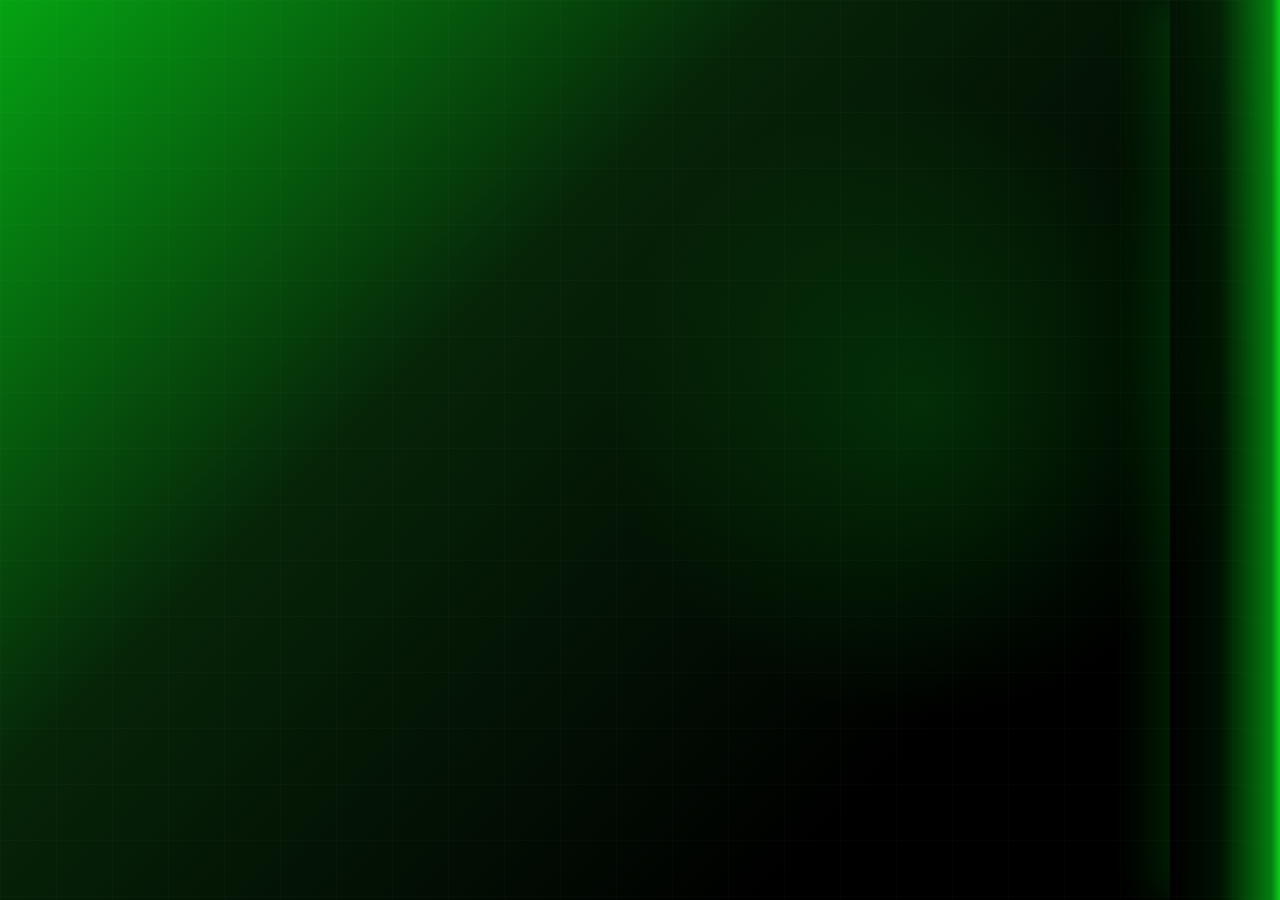
==== about.html @ a8dcbea2 "Initial Commit" ====
<!DOCTYPE html>

<html data-theme="dark" lang="en">
<head>
<meta charset="utf-8"/>
<meta content="width=device-width, initial-scale=1, viewport-fit=cover" name="viewport"/>
<title>Miguel Riovaldez — About</title>
<meta content="About Miguel Riovaldez — BSIT student at Mapúa University aspiring to become a Full Stack Developer." name="description"/>
<meta content="Miguel Riovaldez — About" property="og:title"/>
<meta content="Learn more about Miguel Riovaldez, his studies, interests, and goals in software development." property="og:description"/>
<meta content="website" property="og:type"/>
<link href="data:image/svg+xml,%3Csvg xmlns='http://www.w3.org/2000/svg' viewBox='0 0 100 100'%3E%3Crect width='100' height='100' rx='22' fill='%230B0D12'/%3E%3Ctext x='50' y='64' font-family='Space Grotesk, sans-serif' font-weight='700' font-size='44' fill='%2305A313' text-anchor='middle'%3EMR%3C/text%3E%3C/svg%3E" rel="icon"/>
<link href="https://fonts.googleapis.com" rel="preconnect"/>
<link crossorigin="" href="https://fonts.gstatic.com" rel="preconnect"/>
<link href="https://fonts.googleapis.com/css2?family=Space+Grotesk:wght@400;500;600;700&amp;family=Plus+Jakarta+Sans:wght@400;500;600;700;800&amp;family=Space+Mono:wght@400;700&amp;display=swap" rel="stylesheet"/>
<link href="css/style.css" rel="stylesheet"/>
</head>
<body>
<div id="pageTransition"></div>
<!-- ==========================================
       CUSTOM CURSOR
       ========================================== -->
<div class="cursor-dot" id="cursorDot"></div>
<div class="cursor-outline" id="cursorOutline">
<span id="cursorText"></span>
</div>
<!-- ==========================================
       BACKGROUND
       ========================================== -->
<div aria-hidden="true" class="bg-glow"></div>
<div aria-hidden="true" class="bg-grid"></div>
<!-- ==========================================
       MOBILE NAVIGATION
       ========================================== -->
<button aria-expanded="false" aria-label="Open navigation" class="mobile-toggle" id="mobileToggle">
<span></span>
<span></span>
<span></span>
</button>
<!-- ==========================================
       NAVIGATION
       ========================================== -->
<nav aria-label="Primary" class="control-panel" id="controlPanel">
<div class="brand">
<a href="index.html">
<span>MR</span>
</a>
<span aria-hidden="true" class="brand-dot"></span>
</div>
<ul class="nav-list" id="navList">
<li>
<a data-page-link="home" href="index.html">
<span class="n">01</span>
<span class="l">Home</span>
</a>
</li>
<li>
<a data-page-link="about" href="about.html">
<span class="n">02</span>
<span class="l">About</span>
</a>
</li>
<li>
<a data-page-link="projects" href="projects.html">
<span class="n">03</span>
<span class="l">Projects</span>
</a>
</li>
<li>
<a data-page-link="skills" href="skills.html">
<span class="n">04</span>
<span class="l">Skills</span>
</a>
</li>

<li>
<a data-page-link="accomplishments" href="accomplishments.html">
<span class="n">05</span>
<span class="l">Accomplishments</span>
</a>
</li>
<li>
<a data-page-link="beyond" href="beyond.html">
<span class="n">06</span>
<span class="l">Beyond</span>
</a>
</li>
<li>
<a data-page-link="contact" href="contact.html">
<span class="n">07</span>
<span class="l">Contact</span>
</a>
</li>
</ul>
<div class="nav-foot">
<span class="loc">
        PH · MNL
      </span>
<button aria-label="Toggle light and dark theme" class="theme-toggle" id="themeToggle">
        ◐
      </button>
</div>
</nav>
<!-- ==========================================
       ABOUT PAGE
       ========================================== -->
<main class="page-content">
<section class="standalone-page" data-page="about">
<div class="page-inner">
<!-- Page Header -->
<div class="page-head">
<p class="eyebrow">02 / About</p>
<h2>
            Who I am.
          </h2>
</div>
<!-- About Content -->
<div class="about-grid">
<!-- About Description -->
<div class="about-copy">
<p>
              I'm Miguel Riovaldez, 22, a 2nd Year Information Technology
              student at Mapúa University in the Philippines. I'm working
              toward becoming a Full Stack Developer, and this site is part
              of that process — a space to document what I'm building and
              learning along the way.
            </p>
<p>
              Right now that means getting hands-on with software development,
              studying networking fundamentals, and picking up web
              technologies piece by piece. Outside of coursework, I spend
              my free time gaming, playing guitar, and experimenting with
              content creation and graphic design.
            </p>
<p>
              I'm not presenting myself as a finished professional — I'm a
              student building real things, one project at a time.
            </p>
<!-- Learning Areas -->
<div class="learning-list">
<span class="tag">
                Software Development
              </span>
<span class="tag">
                Networking Fundamentals
              </span>
<span class="tag">
                Web Technologies
              </span>
<span class="tag">
                Creative Tools
              </span>
</div>
</div>
<!-- Personal Facts -->
<div class="fact-list">
<div class="fact-row">
<span class="k">
                Name
              </span>
<span class="v">
                Miguel Riovaldez
              </span>
</div>
<div class="fact-row">
<span class="k">
                Age
              </span>
<span class="v">
                22
              </span>
</div>
<div class="fact-row">
<span class="k">
                Location
              </span>
<span class="v">
                Philippines
              </span>
</div>
<div class="fact-row">
<span class="k">
                University
              </span>
<span class="v">
                Mapúa University
              </span>
</div>
<div class="fact-row">
<span class="k">
                Program
              </span>
<span class="v">
                BS Information Technology
              </span>
</div>
<div class="fact-row">
<span class="k">
                Year
              </span>
<span class="v">
                2nd Year
              </span>
</div>
<div class="fact-row">
<span class="k">
                Goal
              </span>
<span class="v">
                Full Stack Developer
              </span>
</div>
</div>
</div>
</div>
</section>
</main>
<!-- ==========================================
       JAVASCRIPT
       ========================================== -->
<script src="js/script.js"></script>
</body>
</html>
---- css/style.css ----
/* =========================================================
   MIGUEL RIOVALDEZ PORTFOLIO
   SHARED MULTI-PAGE STYLESHEET
   ========================================================= */


/* =========================================================
   TOKENS
   ========================================================= */

:root {

  --bg: #000000;
  --bg-elev: #050805;

  --surface: #071007;
  --surface-2: #0B170B;

  --border: rgba(255, 255, 255, .09);
  --border-strong: rgba(255, 255, 255, .16);

  --text: #EDEFF4;
  --text-muted: #8D93A3;
  --text-dim: #5C6273;

  --accent: #05A313;
  --accent-rgb: 5, 163, 19;

  --accent-2: #05A313;
  --accent-2-rgb: 5, 163, 19;

  --danger: #E8607A;

  --font-display: 'Space Grotesk', sans-serif;
  --font-body: 'Plus Jakarta Sans', sans-serif;
  --font-mono: 'Space Mono', monospace;

  --dur: 620ms;
  --dur-fast: 280ms;

  --ease: cubic-bezier(.16, .84, .44, 1);

  --nav-w: 220px;
  --nav-h: 76px;

  --radius: 14px;
  --radius-sm: 8px;

}


/* =========================================================
   LIGHT THEME
   ========================================================= */

[data-theme="light"] {

  --bg: #F3F4F7;
  --bg-elev: #FFFFFF;

  --surface: #FFFFFF;
  --surface-2: #EEF0F4;

  --border: rgba(10, 14, 22, .09);
  --border-strong: rgba(10, 14, 22, .18);

  --text: #12151C;
  --text-muted: #565C6C;
  --text-dim: #8A8F9C;

  --accent: #057A10;
  --accent-rgb: 5, 122, 16;

  --accent-2: #057A10;
  --accent-2-rgb: 5, 122, 16;

}


/* =========================================================
   RESET
   ========================================================= */

*,
*::before,
*::after {
  box-sizing: border-box;
}


html {
  -webkit-text-size-adjust: 100%;
  scroll-behavior: smooth;
}


body {

  margin: 0;

  background: var(--bg);
  color: var(--text);

  font-family: var(--font-body);

  -webkit-font-smoothing: antialiased;

  overflow-x: hidden;

  min-height: 100dvh;

  transition:
    background var(--dur-fast) var(--ease),
    color var(--dur-fast) var(--ease);

}


h1,
h2,
h3,
h4 {

  font-family: var(--font-display);

  margin: 0;

  font-weight: 600;

  letter-spacing: -.02em;

}


p {
  margin: 0;
}


a {

  color: inherit;

  text-decoration: none;

}


ul {

  list-style: none;

  margin: 0;

  padding: 0;

}


button {

  font-family: inherit;

  background: none;

  border: none;

  color: inherit;

  cursor: pointer;

}


img {

  max-width: 100%;

  display: block;

}


::selection {

  background: rgba(var(--accent-rgb),
      .35);

}


:focus-visible {

  outline: 2px solid var(--accent);

  outline-offset: 3px;

  border-radius: 4px;

}


/* =========================================================
   TYPOGRAPHY
   ========================================================= */

.eyebrow {

  font-family: var(--font-mono);

  font-size: .72rem;

  letter-spacing: .14em;

  text-transform: uppercase;

  color: var(--accent);

  display: flex;

  align-items: center;

  gap: .55rem;

}


.eyebrow::before {

  content: '';

  width: 22px;

  height: 1px;

  background: var(--accent);

  display: inline-block;

}


.tag {

  font-family: var(--font-mono);

  font-size: .68rem;

  letter-spacing: .06em;

  text-transform: uppercase;

  padding: .4rem .65rem;

  border: 1px solid var(--border-strong);

  border-radius: 6px;

  color: var(--text-muted);

  transition:
    border-color var(--dur-fast) var(--ease),
    color var(--dur-fast) var(--ease),
    transform var(--dur-fast) var(--ease);

}


.tag:hover {

  border-color: var(--accent);

  color: var(--accent);

  transform: translateY(-2px);

}


.divider {

  height: 1px;

  background: var(--border);

  width: 100%;

}


/* =========================================================
   BUTTONS
   ========================================================= */

.btn {

  position: relative;

  display: inline-flex;

  align-items: center;

  gap: .6rem;

  font-family: var(--font-body);

  font-weight: 600;

  font-size: .92rem;

  padding: .9rem 1.5rem;

  border-radius: 999px;

  cursor: pointer;

  transition:
    transform var(--dur-fast) var(--ease),
    background var(--dur-fast) var(--ease),
    border-color var(--dur-fast) var(--ease),
    color var(--dur-fast) var(--ease);

  white-space: nowrap;

}


.btn-primary {

  background: var(--accent);

  color: #050608;

}


.btn-primary:hover {

  background: #08bf17;

}


[data-theme="light"] .btn-primary {

  color: #fff;

}


.btn-ghost {

  border: 1px solid var(--border-strong);

  color: var(--text);

}


.btn-ghost:hover {

  border-color: var(--accent);

  color: var(--accent);

}


.btn .arrow {

  transition:
    transform var(--dur-fast) var(--ease);

}


.btn:hover .arrow {

  transform: translateX(4px);

}


/* =========================================================
   LOADER
   ========================================================= */

#loader {

  position: fixed;

  inset: 0;

  z-index: 99998;

  background: var(--bg);

  display: flex;

  flex-direction: column;

  align-items: center;

  justify-content: center;

  gap: 1.1rem;

  transition:
    opacity .5s var(--ease),
    visibility .5s var(--ease);

}


#loader.hide {

  opacity: 0;

  visibility: hidden;

  pointer-events: none;

}


.loader-name {

  font-family: var(--font-display);

  font-size: 1.4rem;

  letter-spacing: -.01em;

}


.loader-status {

  font-family: var(--font-mono);

  font-size: .72rem;

  letter-spacing: .14em;

  color: var(--text-dim);

  text-transform: uppercase;

}


.loader-bar {

  width: 180px;

  height: 2px;

  background: var(--border);

  overflow: hidden;

  border-radius: 2px;

}


.loader-bar-fill {

  height: 100%;

  width: 0%;

  background: var(--accent);

  animation:
    loadfill 1s var(--ease) forwards;

}


@keyframes loadfill {

  to {
    width: 100%;
  }

}


/* =========================================================
   CUSTOM CURSOR
   ========================================================= */

.cursor-dot,
.cursor-outline {

  position: fixed;

  top: 0;
  left: 0;

  pointer-events: none;

  z-index: 998;

  border-radius: 50%;

  transform:
    translate(-50%, -50%);

  will-change: transform;

}


.cursor-dot {

  width: 6px;
  height: 6px;

  background: var(--accent);

}


.cursor-outline {

  width: 34px;
  height: 34px;

  border: 1px solid var(--border-strong);

  display: flex;

  align-items: center;

  justify-content: center;

  font-family: var(--font-mono);

  font-size: .55rem;

  letter-spacing: .08em;

  color: var(--accent);

  transition:
    width var(--dur-fast) var(--ease),
    height var(--dur-fast) var(--ease),
    border-color var(--dur-fast) var(--ease),
    background var(--dur-fast) var(--ease);

}


.cursor-outline.hover {

  width: 64px;

  height: 64px;

  background:
    rgba(var(--accent-rgb), .1);

  border-color: var(--accent);

}


.cursor-outline span {

  opacity: 0;

  transition:
    opacity var(--dur-fast) var(--ease);

}


.cursor-outline.hover span {

  opacity: 1;

}


body.touch .cursor-dot,
body.touch .cursor-outline {

  display: none;

}


body.touch {

  cursor: auto;

}


body.cursor-enabled:not(.touch) * {
  cursor: none;
}


/* =========================================================
   BACKGROUND
   ========================================================= */

.bg-grid {

  position: fixed;

  inset: 0;

  z-index: 0;

  pointer-events: none;

  background-image:

    linear-gradient(var(--border) 1px,
      transparent 1px),

    linear-gradient(90deg,
      var(--border) 1px,
      transparent 1px);

  background-size: 64px 64px;

  mask-image:
    radial-gradient(ellipse 80% 60% at 50% 0%,
      black 40%,
      transparent 90%);

  opacity: .5;

}


.bg-glow {

  position: fixed;

  z-index: 0;

  pointer-events: none;

  width: 640px;

  height: 640px;

  border-radius: 50%;

  background:
    radial-gradient(circle,
      rgba(var(--accent-rgb), .14),
      transparent 70%);

  top: -200px;

  right: -160px;

  filter: blur(10px);

}


/* =========================================================
   MOBILE TOGGLE
   ========================================================= */

.mobile-toggle {

  position: fixed;

  top: 16px;

  right: 16px;

  z-index: 60;

  width: 46px;

  height: 46px;

  border-radius: 50%;

  background: var(--surface);

  border: 1px solid var(--border-strong);

  display: none;

  align-items: center;

  justify-content: center;

  gap: 4px;

  flex-direction: column;

}


.mobile-toggle span {

  width: 18px;

  height: 2px;

  background: var(--text);

  transition:
    transform var(--dur-fast) var(--ease),
    opacity var(--dur-fast) var(--ease);

}


.mobile-toggle.open span:nth-child(1) {

  transform:
    translateY(6px) rotate(45deg);

}


.mobile-toggle.open span:nth-child(2) {

  opacity: 0;

}


.mobile-toggle.open span:nth-child(3) {

  transform:
    translateY(-6px) rotate(-45deg);

}


/* =========================================================
   NAVIGATION / CONTROL PANEL
   ========================================================= */

.control-panel {

  position: fixed;

  top: 0;
  left: 0;
  bottom: 0;

  width: var(--nav-w);

  z-index: 50;

  border-right: 1px solid var(--border);

  background:
    rgba(11, 13, 18, .55);

  backdrop-filter: blur(14px);

  display: flex;

  flex-direction: column;

  padding: 1.6rem 1.3rem;

}


[data-theme="light"] .control-panel {

  background:
    rgba(255, 255, 255, .7);

}


.brand {

  display: flex;

  align-items: center;

  gap: .5rem;

  margin-bottom: 2.4rem;

  font-family: var(--font-display);

  font-weight: 700;

  letter-spacing: .02em;

}


.brand a {

  display: flex;

  align-items: center;

}


.brand-dot {

  width: 7px;

  height: 7px;

  border-radius: 50%;

  background: var(--accent);

  animation:
    pulse 2.2s ease-in-out infinite;

}


@keyframes pulse {

  0%,
  100% {

    opacity: 1;

    transform: scale(1);

  }

  50% {

    opacity: .4;

    transform: scale(.7);

  }

}


.nav-list {

  display: flex;

  flex-direction: column;

  gap: .15rem;

  flex: 1;

}


.nav-list a {

  position: relative;

  display: flex;

  align-items: baseline;

  gap: .7rem;

  padding: .62rem .6rem;

  border-radius: 8px;

  font-size: .88rem;

  color: var(--text-muted);

  transition:
    color var(--dur-fast) var(--ease),
    background var(--dur-fast) var(--ease);

}


.nav-list a .n {

  font-family: var(--font-mono);

  font-size: .68rem;

  color: var(--text-dim);

  transition:
    color var(--dur-fast) var(--ease);

}


.nav-list a:hover {

  color: var(--text);

}


.nav-list a:hover .n {

  color: var(--accent);

}


.nav-list a.page-link-current {

  color: var(--text);

  font-weight: 600;

  background:
    rgba(var(--accent-rgb), .05);

}


.nav-list a.page-link-current .n {

  color: var(--accent);

}


.nav-foot {

  display: flex;

  align-items: center;

  justify-content: space-between;

  padding-top: 1rem;

  border-top: 1px solid var(--border);

}


.nav-foot .loc {

  font-family: var(--font-mono);

  font-size: .62rem;

  color: var(--text-dim);

  letter-spacing: .05em;

}


.theme-toggle {

  width: 38px;

  height: 38px;

  border-radius: 50%;

  border: 1px solid var(--border-strong);

  display: flex;

  align-items: center;

  justify-content: center;

  font-size: .85rem;

  transition:
    border-color var(--dur-fast) var(--ease),
    transform var(--dur-fast) var(--ease);

}


.theme-toggle:hover {

  border-color: var(--accent);

  transform: rotate(20deg);

}


/* =========================================================
   PAGE STRUCTURE
   ========================================================= */

/*
   The old project was a single-page application.
   The portfolio is now split into individual HTML pages.

   The navigation remains fixed while each page uses
   the remaining viewport area.
*/


.page-content {

  position: relative;

  min-height: 100dvh;

  margin-left: var(--nav-w);

  z-index: 1;

}


/* Shared standalone page */

.standalone-page {

  position: relative;

  min-height: 100dvh;

  overflow-x: hidden;

  overflow-y: auto;

  padding:
    4.4rem 5vw 5rem;

}


.standalone-page .page-inner {

  width: 100%;

  max-width: 1080px;

  margin: 0 auto;

}


/* Home */

.page-shell {

  position: relative;

  min-height: 100dvh;

  display: flex;

  flex-direction: column;

  justify-content: center;

  overflow: hidden;

  padding:
    2rem 5vw;

}


.page-shell>.hero-content {

  width: 100%;

  max-width: 1080px;

  margin: 0 auto;

}


/* Page heading */

.page-head {

  margin-bottom: 2.6rem;

}


.page-head h2 {

  font-size:
    clamp(2rem,
      4.2vw,
      3.1rem);

  margin-top: .7rem;

}


/* =========================================================
   HOME
   ========================================================= */

.hero-nodes {

  position: absolute;

  inset: 0;

  z-index: 0;

  pointer-events: none;

  overflow: hidden;

}


.hero-node {

  position: absolute;

  width: 5px;

  height: 5px;

  border-radius: 50%;

  background: var(--accent);

  opacity: .55;

  will-change: transform;

}


.hero-node::after {

  content: '';

  position: absolute;

  inset: -9px;

  border:
    1px solid rgba(var(--accent-rgb), .3);

  border-radius: 50%;

}


.hero-content {

  position: relative;

  z-index: 1;

}


.hero-name {

  font-size:
    clamp(2.6rem,
      7.5vw,
      5.6rem);

  line-height: .98;

  margin:
    1rem 0 .3rem;

}


.hero-sub {

  font-family: var(--font-mono);

  font-size:
    clamp(.85rem,
      1.6vw,
      1.05rem);

  color: var(--accent);

  letter-spacing: .02em;

  margin-bottom: .3rem;

}


.hero-support {

  font-size: .92rem;

  color: var(--text-muted);

  margin-bottom: 1.6rem;

}


.hero-tagline {

  font-size:
    clamp(1.5rem,
      3vw,
      2.2rem);

  color: var(--text-muted);

  font-weight: 500;

  max-width: 640px;

  margin-bottom: 1.2rem;

  font-family: var(--font-display);

}


.hero-bio {

  max-width: 560px;

  color: var(--text-muted);

  font-size: 1rem;

  line-height: 1.7;

  margin-bottom: 2.2rem;

}


.hero-ctas {

  display: flex;

  gap: 1rem;

  flex-wrap: wrap;

  margin-bottom: 2.6rem;

}


.status-strip {

  font-family: var(--font-mono);

  font-size: .68rem;

  letter-spacing: .08em;

  color: var(--text-dim);

  display: flex;

  align-items: center;

  gap: .6rem;

  text-transform: uppercase;

}


.status-strip .dot {

  width: 6px;

  height: 6px;

  border-radius: 50%;

  background: var(--accent-2);

  animation:
    pulse 1.8s ease-in-out infinite;

}


/* =========================================================
   ABOUT
   ========================================================= */

.about-grid {

  display: grid;

  grid-template-columns:
    1.3fr 1fr;

  gap: 3rem;

  margin-top: 1.5rem;

}


.about-copy p {

  color: var(--text-muted);

  line-height: 1.85;

  font-size: 1.02rem;

  margin-bottom: 1.2rem;

}


.fact-list {

  display: flex;

  flex-direction: column;

  border-top: 1px solid var(--border);

}


.fact-row {

  display: flex;

  justify-content: space-between;

  padding: .9rem 0;

  border-bottom: 1px solid var(--border);

  gap: 1rem;

}


.fact-row .k {

  font-family: var(--font-mono);

  font-size: .68rem;

  letter-spacing: .08em;

  color: var(--text-dim);

  text-transform: uppercase;

  white-space: nowrap;

}


.fact-row .v {

  font-size: .9rem;

  text-align: right;

}


.learning-list {

  margin-top: 2rem;

  display: flex;

  flex-wrap: wrap;

  gap: .6rem;

}


/* =========================================================
   PROJECTS
   ========================================================= */

.project-feature {

  border:
    1px solid var(--border-strong);

  border-radius: var(--radius);

  background:
    linear-gradient(160deg,
      var(--surface),
      var(--bg-elev));

  padding:
    clamp(1.8rem,
      4vw,
      3.4rem);

  position: relative;

  overflow: hidden;

  transition:
    border-color var(--dur-fast) var(--ease);

}


.project-feature:hover {

  border-color: var(--accent);

}


.project-feature::before {

  content: '';

  position: absolute;

  top: 0;
  left: 0;

  width: 0;

  height: 2px;

  background: var(--accent);

  transition:
    width var(--dur) var(--ease);

}


.project-feature:hover::before {

  width: 100%;

}


.pf-top {

  display: flex;

  justify-content: space-between;

  align-items: flex-start;

  gap: 1rem;

  flex-wrap: wrap;

  margin-bottom: 1.6rem;

}


.pf-status {

  font-family: var(--font-mono);

  font-size: .66rem;

  letter-spacing: .1em;

  text-transform: uppercase;

  color: var(--accent-2);

  display: flex;

  align-items: center;

  gap: .4rem;

}


.pf-status .dot {

  width: 6px;

  height: 6px;

  border-radius: 50%;

  background: var(--accent-2);

  animation:
    pulse 1.8s ease-in-out infinite;

}


.pf-title {

  font-size:
    clamp(1.8rem,
      4.4vw,
      3rem);

  line-height: 1.05;

  margin-bottom: 1.2rem;

  transition:
    transform var(--dur-fast) var(--ease);

}


.project-feature:hover .pf-title {

  transform: translateX(6px);

}


.pf-desc {

  color: var(--text-muted);

  max-width: 640px;

  line-height: 1.75;

  margin-bottom: 1.6rem;

}


.pf-tags {

  display: flex;

  flex-wrap: wrap;

  gap: .55rem;

  margin-bottom: 2rem;

}


.pf-actions {

  display: flex;

  gap: 1rem;

  flex-wrap: wrap;

}


.projects-note {

  margin-top: 1.8rem;

  font-family: var(--font-mono);

  font-size: .72rem;

  color: var(--text-dim);

  letter-spacing: .02em;

}


/* =========================================================
   PROJECT MODAL
   ========================================================= */

.modal-overlay {

  position: fixed;

  inset: 0;

  z-index: 90;

  background:
    rgba(4, 5, 8, .72);

  backdrop-filter: blur(6px);

  display: flex;

  align-items: flex-start;

  justify-content: center;

  padding: 5vh 1.4rem;

  opacity: 0;

  visibility: hidden;

  transition:
    opacity var(--dur-fast) var(--ease),
    visibility var(--dur-fast) var(--ease);

  overflow-y: auto;

}


.modal-overlay.open {

  opacity: 1;

  visibility: visible;

}


.modal-panel {

  background: var(--bg-elev);

  border:
    1px solid var(--border-strong);

  border-radius: var(--radius);

  max-width: 760px;

  width: 100%;

  padding:
    clamp(1.6rem,
      4vw,
      3rem);

  position: relative;

  transform: translateY(24px);

  transition:
    transform var(--dur) var(--ease);

  margin-bottom: 5vh;

}


.modal-overlay.open .modal-panel {

  transform: translateY(0);

}


.modal-close {

  position: absolute;

  top: 1.3rem;

  right: 1.3rem;

  width: 38px;

  height: 38px;

  border-radius: 50%;

  border:
    1px solid var(--border-strong);

  display: flex;

  align-items: center;

  justify-content: center;

  transition:
    border-color var(--dur-fast),
    color var(--dur-fast);

}


.modal-close:hover {

  border-color: var(--accent);

  color: var(--accent);

}


.modal-panel h3 {

  font-size:
    clamp(1.5rem,
      3.4vw,
      2.1rem);

  margin-bottom: 1.6rem;

  padding-right: 2rem;

}


.modal-section {

  margin-bottom: 1.7rem;

}


.modal-section h4 {

  font-family: var(--font-mono);

  font-size: .7rem;

  letter-spacing: .1em;

  text-transform: uppercase;

  color: var(--accent);

  margin-bottom: .6rem;

}


.modal-section p {

  color: var(--text-muted);

  line-height: 1.75;

}


.modal-section ul {

  display: flex;

  flex-direction: column;

  gap: .5rem;

}


.modal-section ul li {

  position: relative;

  padding-left: 1.1rem;

  color: var(--text-muted);

  line-height: 1.6;

  font-size: .94rem;

}


.modal-section ul li::before {

  content: '';

  position: absolute;

  left: 0;

  top: .55em;

  width: 5px;

  height: 5px;

  background: var(--accent);

  border-radius: 50%;

}


/* =========================================================
   ARCHITECTURE
   ========================================================= */

.arch-diagram {

  display: flex;

  flex-direction: column;

  gap: 0;

  margin-top: .5rem;

}


.arch-node {

  border:
    1px solid var(--border-strong);

  border-radius: var(--radius-sm);

  padding: .85rem 1.1rem;

  font-family: var(--font-mono);

  font-size: .75rem;

  letter-spacing: .05em;

  text-transform: uppercase;

  cursor: pointer;

  transition:
    border-color var(--dur-fast),
    background var(--dur-fast);

  position: relative;

}


.arch-node:hover,
.arch-node.open {

  border-color: var(--accent);

  background:
    rgba(var(--accent-rgb), .08);

}


.arch-node .expl {

  font-family: var(--font-body);

  text-transform: none;

  letter-spacing: 0;

  color: var(--text-muted);

  font-size: .85rem;

  max-height: 0;

  overflow: hidden;

  transition:
    max-height var(--dur-fast) var(--ease),
    margin var(--dur-fast) var(--ease);

}


.arch-node.open .expl {

  max-height: 80px;

  margin-top: .6rem;

}


.arch-arrow {

  text-align: center;

  color: var(--text-dim);

  font-family: var(--font-mono);

  font-size: .85rem;

  padding: .3rem 0;

}


/* =========================================================
   SKILLS
   ========================================================= */

.skills-tabs {

  display: flex;

  gap: .5rem;

  flex-wrap: wrap;

  margin-bottom: 2rem;

}


.skill-tab {

  padding: .6rem 1.15rem;

  border:
    1px solid var(--border-strong);

  border-radius: 999px;

  font-family: var(--font-mono);

  font-size: .72rem;

  letter-spacing: .06em;

  text-transform: uppercase;

  color: var(--text-muted);

  transition:
    all var(--dur-fast) var(--ease);

}


.skill-tab:hover {

  border-color: var(--accent);

  color: var(--accent);

}


.skill-tab.active {

  background: var(--accent);

  border-color: var(--accent);

  color: #050608;

}


[data-theme="light"] .skill-tab.active {

  color: #fff;

}


.skill-panel {

  display: none;

}


.skill-panel.active {

  display: grid;

  grid-template-columns:
    repeat(auto-fill,
      minmax(230px, 1fr));

  gap: 1rem;

}


.skill-card {

  border:
    1px solid var(--border);

  border-radius: var(--radius-sm);

  padding: 1.1rem 1.2rem;

  transition:
    border-color var(--dur-fast),
    transform var(--dur-fast);

}


.skill-card:hover {

  border-color: var(--accent);

  transform: translateY(-3px);

}


.skill-card .name {

  font-weight: 600;

  font-size: .98rem;

  margin-bottom: .4rem;

}


.skill-card .lvl {

  font-family: var(--font-mono);

  font-size: .64rem;

  letter-spacing: .08em;

  text-transform: uppercase;

  color: var(--accent);

}


/* =========================================================
   NETWORKING
   ========================================================= */

.net-layout {

  display: grid;

  grid-template-columns:
    1fr 1fr;

  gap: 3rem;

  align-items: start;

  margin-top: 1.5rem;

}


.net-viz {

  border:
    1px solid var(--border);

  border-radius: var(--radius);

  padding: 2rem 1rem;

  background: var(--bg-elev);

}


.net-viz svg {

  display: block;

  max-width: 100%;

  margin: 0 auto;

}


.net-caption {

  font-family: var(--font-mono);

  font-size: .64rem;

  color: var(--text-dim);

  text-align: center;

  margin-top: 1rem;

  letter-spacing: .04em;

  text-transform: uppercase;

}


.net-svg-node {

  cursor: pointer;

}


.net-svg-node rect,
.net-svg-node circle {

  transition:
    fill var(--dur-fast),
    stroke var(--dur-fast);

}


.net-svg-node:hover rect,
.net-svg-node:hover circle,
.net-svg-node.active rect,
.net-svg-node.active circle {

  stroke: var(--accent);

}


.net-tooltip {

  font-family: var(--font-mono);

  font-size: .68rem;

  fill: var(--text-muted);

}


.net-topics {

  display: flex;

  flex-direction: column;

  gap: .7rem;

}


.net-topic {

  border:
    1px solid var(--border);

  border-radius: var(--radius-sm);

  padding: 1rem 1.15rem;

  display: flex;

  justify-content: space-between;

  align-items: center;

  gap: 1rem;

  transition:
    border-color var(--dur-fast);

}


.net-topic:hover {

  border-color: var(--accent);

}


.net-topic .lbl {

  font-family: var(--font-mono);

  font-size: .62rem;

  color: var(--text-dim);

  letter-spacing: .08em;

  text-transform: uppercase;

  white-space: nowrap;

}


/* =========================================================
   ACCOMPLISHMENTS
   ========================================================= */

.acc-list {

  display: flex;

  flex-direction: column;

  border-top: 1px solid var(--border);

  margin-top: 1.5rem;

}


.acc-item {

  border-bottom: 1px solid var(--border);

  padding: 1.3rem 0;

  cursor: pointer;

}


.acc-head {

  display: flex;

  align-items: center;

  gap: 1.2rem;

}


.acc-head .n {

  font-family: var(--font-mono);

  color: var(--accent);

  font-size: .85rem;

  width: 28px;

  flex-shrink: 0;

}


.acc-head .cat {

  font-weight: 600;

  font-size: 1.1rem;

  flex: 1;

}


.acc-head .plus {

  font-family: var(--font-mono);

  color: var(--text-dim);

  transition:
    transform var(--dur-fast) var(--ease);

}


.acc-item.open .plus {

  transform: rotate(45deg);

  color: var(--accent);

}


.acc-body {

  max-height: 0;

  overflow: hidden;

  transition:
    max-height var(--dur-fast) var(--ease);

  padding-left: 48px;

}


.acc-item.open .acc-body {

  max-height: 200px;

}


.acc-body ul {

  padding: .7rem 0 .3rem;

  display: flex;

  flex-direction: column;

  gap: .45rem;

}


.acc-body li {

  color: var(--text-muted);

  font-size: .92rem;

  position: relative;

  padding-left: 1rem;

}


.acc-body li::before {

  content: '—';

  position: absolute;

  left: 0;

  color: var(--text-dim);

}


/* =========================================================
   BEYOND
   ========================================================= */

.beyond-grid {

  display: grid;

  grid-template-columns:
    repeat(3,
      1fr);

  gap: 1.4rem;

  margin-top: 1.5rem;

}


.beyond-card {

  border:
    1px solid var(--border);

  border-radius: var(--radius);

  padding: 1.8rem;

  display: flex;

  flex-direction: column;

  gap: .9rem;

  min-height: 230px;

  transition:
    border-color var(--dur-fast),
    transform var(--dur-fast);

  position: relative;

  overflow: hidden;

}


.beyond-card:hover {

  border-color: var(--accent);

  transform: translateY(-4px);

}


.beyond-icon {

  font-size: 1.6rem;

  width: auto;

  height: auto;

  max-width: 90px;

  object-fit: contain;

  object-position: left center;

}


.beyond-card h4 {

  font-size: 1.25rem;

}


.beyond-card .sub {

  font-family: var(--font-mono);

  font-size: .66rem;

  letter-spacing: .08em;

  text-transform: uppercase;

  color: var(--accent);

}


.beyond-card p {

  color: var(--text-muted);

  font-size: .92rem;

  line-height: 1.65;

  margin-top: auto;

}


/* =========================================================
   CONTACT
   ========================================================= */

.contact-head h2 {

  font-size:
    clamp(2.2rem,
      5.5vw,
      4rem);

}


.contact-list {

  margin-top: 2.5rem;

  display: flex;

  flex-direction: column;

  border-top: 1px solid var(--border);

}


.contact-row {

  display: flex;

  justify-content: space-between;

  align-items: center;

  padding: 1.6rem 0;

  border-bottom: 1px solid var(--border);

  transition:
    padding var(--dur-fast) var(--ease);

}


.contact-row:hover {

  padding-left: .6rem;

}


.contact-row .k {

  font-family: var(--font-mono);

  font-size: .68rem;

  letter-spacing: .1em;

  text-transform: uppercase;

  color: var(--text-dim);

}


.contact-row .v {

  font-size:
    clamp(1rem,
      2.6vw,
      1.5rem);

  font-family: var(--font-display);

  transition:
    color var(--dur-fast);

}


.contact-row:hover .v {

  color: var(--accent);

}


.contact-row .arrow {

  opacity: 0;

  transform: translateX(-6px);

  transition:
    all var(--dur-fast) var(--ease);

  color: var(--accent);

}


.contact-row:hover .arrow {

  opacity: 1;

  transform: translateX(0);

}


/* =========================================================
   RESPONSIVE — TABLET
   ========================================================= */

@media (max-width:980px) {

  .about-grid {

    grid-template-columns: 1fr;

    gap: 2rem;

  }


  .net-layout {

    grid-template-columns: 1fr;

    gap: 2rem;

  }


  .beyond-grid {

    grid-template-columns: 1fr;

  }

}


/* =========================================================
   RESPONSIVE — MOBILE
   ========================================================= */

@media (max-width:820px) {

  body:not(.touch) * {

    cursor: auto;

  }


  .cursor-dot,
  .cursor-outline {

    display: none;

  }


  .mobile-toggle {

    display: flex;

  }


  .control-panel {

    left: auto;

    right: 0;

    top: 0;

    bottom: 0;

    width: min(78vw, 320px);

    transform: translateX(100%);

    transition:
      transform var(--dur) var(--ease);

    border-left:
      1px solid var(--border);

    border-right: none;

    background: var(--bg-elev);

    padding-top: 5rem;

  }


  .control-panel.open {

    transform: translateX(0);

  }


  .page-content {

    margin-left: 0;

  }


  .standalone-page {

    padding:
      5rem 6vw 5rem;

  }


  .page-shell {

    padding:
      5rem 6vw 5rem;

  }


  .page-shell>.hero-content {

    max-width: none;

  }


  .net-topic {

    align-items: flex-start;

  }


  .net-topic .lbl {

    white-space: normal;

    text-align: right;

  }

}


/* =========================================================
   RESPONSIVE — SMALL MOBILE
   ========================================================= */

@media (max-width:560px) {

  .skill-panel.active {

    grid-template-columns: 1fr;

  }


  .hero-name {

    font-size:
      clamp(2.8rem,
        15vw,
        4.5rem);

  }


  .hero-ctas {

    flex-direction: column;

    align-items: stretch;

  }


  .hero-ctas .btn {

    justify-content: center;

  }


  .fact-row {

    flex-direction: column;

    gap: .35rem;

  }


  .fact-row .v {

    text-align: left;

  }


  .pf-actions {

    flex-direction: column;

    align-items: stretch;

  }


  .pf-actions .btn {

    justify-content: center;

  }


  .net-topic {

    flex-direction: column;

    align-items: flex-start;

  }


  .net-topic .lbl {

    text-align: left;

  }


  .contact-row .v {

    word-break: break-word;

  }


  .contact-row .arrow {

    margin-left: 1rem;

    flex-shrink: 0;

  }

}


/* =========================================================
   REDUCED MOTION
   ========================================================= */

@media (prefers-reduced-motion:reduce) {

  :root {

    --dur: 1ms;

    --dur-fast: 1ms;

  }


  html {

    scroll-behavior: auto;

  }


  .brand-dot,
  .pf-status .dot,
  .status-strip .dot {

    animation: none;

  }


  .loader-bar-fill {

    animation: none;

    width: 100%;

  }

}

/* =========================================================
   PAGE TRANSITIONS
   ========================================================= */

/* Futuristic green/black system transition.
   Replaces the previous simple fade transition. */

#pageTransition {
  position: fixed;
  inset: 0;
  z-index: 99997;
  display: block;
  overflow: hidden;
  pointer-events: none;

  background:
    radial-gradient(
      circle at 72% 45%,
      rgba(5, 163, 19, .22),
      transparent 30%
    ),
    linear-gradient(
      135deg,
      #05A313 0%,
      #062408 36%,
      #000000 76%
    );

  transform: translateX(0);
  will-change: transform;
}

/* Technical grid to match the portfolio's futuristic identity. */
#pageTransition::before {
  content: '';
  position: absolute;
  inset: 0;

  background-image:
    linear-gradient(
      rgba(255, 255, 255, .055) 1px,
      transparent 1px
    ),
    linear-gradient(
      90deg,
      rgba(255, 255, 255, .055) 1px,
      transparent 1px
    );

  background-size: 56px 56px;
  opacity: .32;
}

/* Green energy edge / scanline effect. */
#pageTransition::after {
  content: '';
  position: absolute;
  top: 0;
  bottom: 0;
  right: 0;
  width: min(9vw, 110px);

  background:
    linear-gradient(
      90deg,
      transparent,
      rgba(5, 163, 19, .12) 45%,
      rgba(5, 163, 19, .85) 92%,
      #0be51c
    );

  box-shadow:
    -18px 0 45px rgba(5, 163, 19, .24);

  opacity: .9;
}

/* New page: reveal from the green/black system layer. */
body.page-entering #pageTransition {
  animation: pageTransitionEnter 720ms var(--ease) forwards;
}

/* Leaving page: bring the system layer back over the page. */
body.page-leaving #pageTransition {
  animation: pageTransitionLeave 520ms var(--ease) forwards;
}

/* A subtle lift/fade keeps the outgoing page transition smooth. */
body.page-leaving .page-content {
  animation: pageContentLeave 360ms var(--ease) forwards;
}

@keyframes pageTransitionEnter {
  from { transform: translateX(0); }
  to { transform: translateX(-100%); }
}

@keyframes pageTransitionLeave {
  from { transform: translateX(100%); }
  to { transform: translateX(0); }
}

@keyframes pageContentLeave {
  from {
    opacity: 1;
    transform: translateY(0);
  }
  to {
    opacity: .72;
    transform: translateY(-8px);
  }
}

/* =========================================================
   SEQUENTIAL PAGE REVEAL
   ========================================================= */

.page-reveal {

  opacity: 0;

  transform:
    translateY(14px);

  filter:
    blur(2px);

  transition:
    opacity 520ms var(--ease),
    transform 520ms var(--ease),
    filter 520ms var(--ease);

  transition-delay:
    var(--reveal-delay, 0ms);

  will-change:
    opacity,
    transform,
    filter;

}


.page-reveal.is-visible {

  opacity: 1;

  transform:
    translateY(0);

  filter:
    blur(0);

}


/* =========================================================
   REDUCED MOTION
   ========================================================= */

@media (prefers-reduced-motion: reduce) {

  #pageTransition {
    display: none;
  }

  body.page-leaving .page-content {
    animation: none !important;
  }

  .page-reveal {

    opacity: 1 !important;

    transform: none !important;

    filter: none !important;

    transition: none !important;

  }

}







/* =========================================================
   GREEN / BLACK FUTURE-PROOF POLISH
   ========================================================= */

:root {
  --brand-green: #05A313;
  --brand-black: #000000;
  --brand-gradient: linear-gradient(135deg, #05A313 0%, #000000 72%);
  --brand-gradient-soft: linear-gradient(135deg, rgba(5,163,19,.22), rgba(0,0,0,.94) 70%);
  --brand-glow: 0 0 40px rgba(5,163,19,.16);
}

body {
  background:
    radial-gradient(circle at 15% 10%, rgba(5,163,19,.08), transparent 30%),
    radial-gradient(circle at 85% 90%, rgba(5,163,19,.05), transparent 30%),
    #000;
}

.bg-glow {
  background: radial-gradient(circle, rgba(5,163,19,.14), transparent 68%) !important;
}

.control-panel {
  background: linear-gradient(180deg, rgba(0,0,0,.97), rgba(3,12,3,.96)) !important;
  border-color: rgba(5,163,19,.16) !important;
}

.brand a span,
.eyebrow,
.loader-status,
.loader-name,
.skill-card .lvl,
.beyond-card .sub,
.contact-row:hover .v {
  color: var(--brand-green) !important;
}

.btn-primary {
  background: var(--brand-green) !important;
  box-shadow: 0 0 0 rgba(5,163,19,0);
}

.btn-primary:hover {
  background: #08bf17 !important;
  box-shadow: 0 10px 30px rgba(5,163,19,.18);
}

.tag:hover,
.btn-ghost:hover,
.skill-card:hover,
.beyond-card:hover,
.contact-row:hover {
  border-color: var(--brand-green) !important;
}

.hero-content,
.standalone-page .page-inner {
  position: relative;
}

.page-content::before {
  content: '';
  position: fixed;
  inset: 0;
  pointer-events: none;
  z-index: -1;
  background: linear-gradient(135deg, rgba(5,163,19,.035), transparent 35%, rgba(5,163,19,.025));
}

#loader {
  background:
    radial-gradient(circle at 50% 45%, rgba(5,163,19,.10), transparent 34%),
    #000 !important;
}

.loader-name {
  text-shadow: 0 0 28px rgba(5,163,19,.24);
}

.loader-bar {
  width: min(360px, 72vw) !important;
  height: 4px !important;
  border: 1px solid rgba(5,163,19,.22);
  background: rgba(5,163,19,.08) !important;
  box-shadow: 0 0 28px rgba(5,163,19,.10);
}

.loader-bar-fill {
  background: linear-gradient(90deg, #05A313, #0be51c) !important;
  box-shadow: 0 0 16px rgba(5,163,19,.55);
}

/* Dynamic skill cards */
.skill-panel.active {
  animation: skillPanelIn 360ms var(--ease) both;
}

@keyframes skillPanelIn {
  from { opacity: 0; transform: translateY(10px); filter: blur(3px); }
  to { opacity: 1; transform: translateY(0); filter: blur(0); }
}

.skill-card {
  background: linear-gradient(145deg, rgba(5,163,19,.035), rgba(255,255,255,.012));
  box-shadow: inset 0 1px 0 rgba(255,255,255,.02);
}

.skill-card .lvl {
  display: inline-flex;
  align-items: center;
  margin-top: .25rem;
  padding: .35rem .55rem;
  border: 1px solid rgba(5,163,19,.22);
  border-radius: 999px;
  background: rgba(5,163,19,.06);
}

/* Project interaction */
.project-feature[data-project-clickable="true"] {
  cursor: pointer;
}

.project-feature[data-project-clickable="true"]::after {
  content: 'CLICK TO EXPLORE';
  position: absolute;
  top: 1.2rem;
  right: 1.2rem;
  font-family: var(--font-mono);
  font-size: .58rem;
  letter-spacing: .12em;
  color: var(--text-dim);
  opacity: 0;
  transform: translateY(-4px);
  transition: opacity 220ms var(--ease), transform 220ms var(--ease), color 220ms var(--ease);
}

.project-feature[data-project-clickable="true"]:hover::after {
  opacity: 1;
  transform: translateY(0);
  color: var(--brand-green);
}

.modal-overlay {
  background: rgba(0,0,0,.84) !important;
  backdrop-filter: blur(16px);
  -webkit-backdrop-filter: blur(16px);
}

.modal-panel {
  background: linear-gradient(145deg, rgba(6,16,6,.98), rgba(0,0,0,.98)) !important;
  border-color: rgba(5,163,19,.18) !important;
  box-shadow: 0 30px 100px rgba(0,0,0,.65), 0 0 50px rgba(5,163,19,.08) !important;
}

/* Beyond icons */
.beyond-svg-icon {
  width: 1.7rem;
  height: 1.7rem;
  display: block;
  color: var(--brand-green);
}

.beyond-svg-icon path {
  fill: none;
  stroke: currentColor;
  stroke-width: 1.6;
  stroke-linecap: round;
  stroke-linejoin: round;
}

.social-contact-row {
  position: relative;
}

.social-icon {
  display: inline-grid;
  place-items: center;
  width: 34px;
  height: 34px;
  border: 1px solid rgba(5,163,19,.22);
  border-radius: 50%;
  color: var(--brand-green);
  font-family: var(--font-mono);
  transition: transform 220ms var(--ease), background 220ms var(--ease);
}

.social-contact-row:hover .social-icon {
  transform: rotate(8deg) scale(1.08);
  background: rgba(5,163,19,.08);
}

@media (max-width: 700px) {
  .project-feature[data-project-clickable="true"]::after { display: none; }
  .loader-name { font-size: 1.05rem; text-align: center; padding-inline: 1rem; }
  #pageTransition { transform-origin: bottom center; }
}

@media (prefers-reduced-motion: reduce) {
  #pageTransition,
  body.page-leaving #pageTransition,
  body.page-leaving .page-content,
  .skill-panel.active { animation: none !important; }
  #pageTransition { display: none !important; }
}

/* =========================================================
   FINAL ACCESSIBILITY + RESPONSIVE POLISH
   ========================================================= */

.tag-static {
  cursor: default;
}

.project-feature[data-project-clickable="true"]:focus-visible {
  outline: 2px solid var(--brand-green);
  outline-offset: 5px;
}

.modal-overlay[aria-hidden="true"] {
  pointer-events: none;
}

@media (max-width: 700px) {
  .project-feature[data-project-clickable="true"] {
    cursor: pointer;
  }

  .pf-actions {
    flex-wrap: wrap;
  }

  .pf-actions .btn {
    min-height: 44px;
  }
}

@media (max-width: 480px) {
  .page-inner {
    padding-inline: 1rem;
  }

  .hero-ctas {
    flex-direction: column;
    align-items: stretch;
  }

  .hero-ctas .btn {
    justify-content: center;
  }

  .skills-tabs {
    overflow-x: auto;
    flex-wrap: nowrap;
    scrollbar-width: thin;
  }

  .skill-tab {
    flex: 0 0 auto;
  }
}
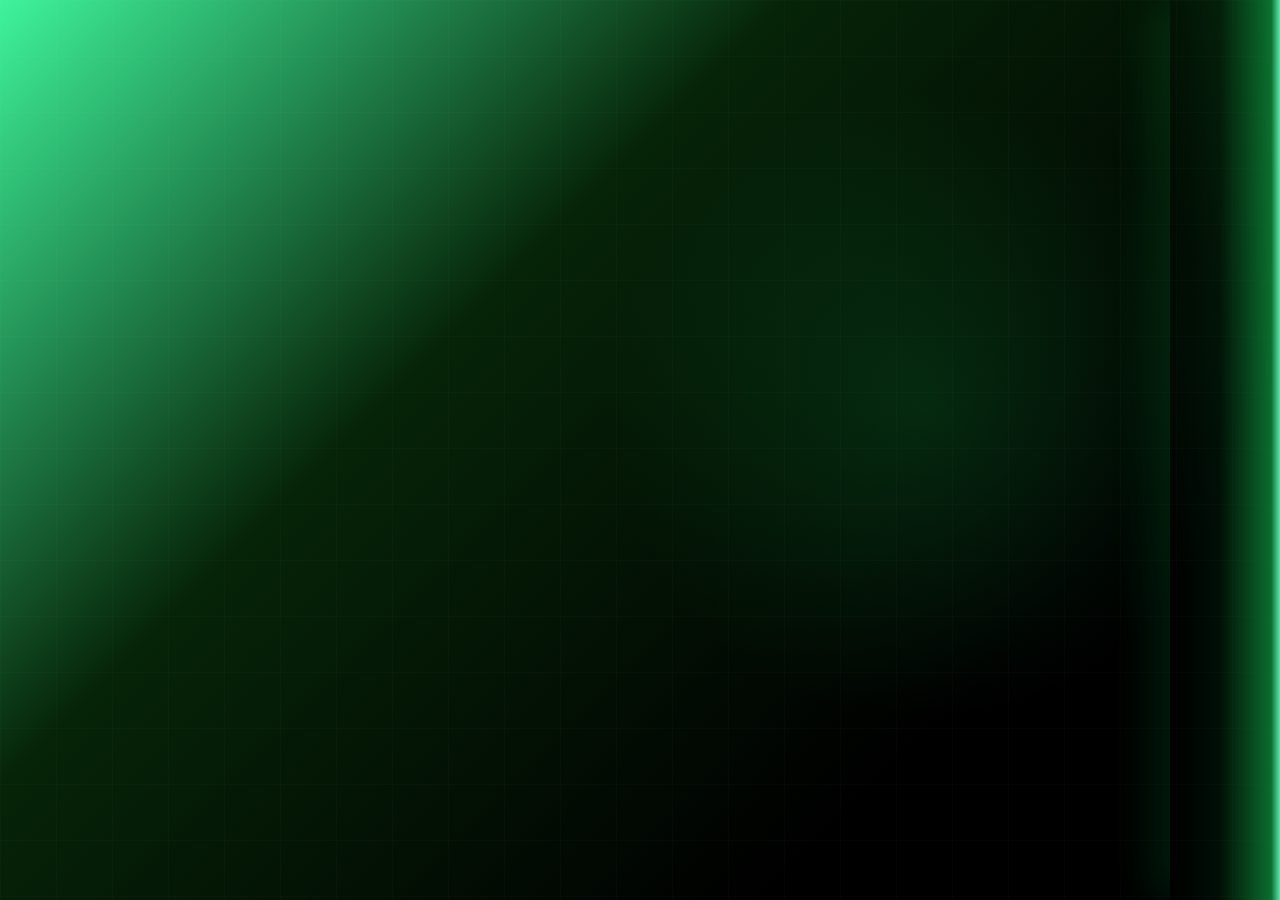
==== commit 9f6edac8: "Redesign visual identity: Elevated Systems Console Color - Split single flat accent into three roles" ====
--- a/about.html
+++ b/about.html
@@ -9,13 +9,19 @@
 <meta content="Miguel Riovaldez — About" property="og:title"/>
 <meta content="Learn more about Miguel Riovaldez, his studies, interests, and goals in software development." property="og:description"/>
 <meta content="website" property="og:type"/>
-<link href="data:image/svg+xml,%3Csvg xmlns='http://www.w3.org/2000/svg' viewBox='0 0 100 100'%3E%3Crect width='100' height='100' rx='22' fill='%230B0D12'/%3E%3Ctext x='50' y='64' font-family='Space Grotesk, sans-serif' font-weight='700' font-size='44' fill='%2305A313' text-anchor='middle'%3EMR%3C/text%3E%3C/svg%3E" rel="icon"/>
+<meta content="about.html" property="og:url"/>
+<meta content="summary" name="twitter:card"/>
+<meta content="#3FF39B" media="(prefers-color-scheme: dark)" name="theme-color"/>
+<meta content="#F3F4F7" media="(prefers-color-scheme: light)" name="theme-color"/>
+<link href="about.html" rel="canonical"/>
+<link href="data:image/svg+xml,%3Csvg xmlns='http://www.w3.org/2000/svg' viewBox='0 0 100 100'%3E%3Crect width='100' height='100' rx='22' fill='%2306080A'/%3E%3Ctext x='50' y='64' font-family='Space Grotesk, sans-serif' font-weight='700' font-size='44' fill='%233FF39B' text-anchor='middle'%3EMR%3C/text%3E%3C/svg%3E" rel="icon"/>
 <link href="https://fonts.googleapis.com" rel="preconnect"/>
 <link crossorigin="" href="https://fonts.gstatic.com" rel="preconnect"/>
-<link href="https://fonts.googleapis.com/css2?family=Space+Grotesk:wght@400;500;600;700&amp;family=Plus+Jakarta+Sans:wght@400;500;600;700;800&amp;family=Space+Mono:wght@400;700&amp;display=swap" rel="stylesheet"/>
+<link href="https://fonts.googleapis.com/css2?family=Space+Grotesk:wght@400;500;600;700&amp;family=IBM+Plex+Sans:wght@400;500;600;700&amp;family=IBM+Plex+Mono:wght@400;500;700&amp;display=swap" rel="stylesheet"/>
 <link href="css/style.css" rel="stylesheet"/>
 </head>
 <body>
+<a class="skip-link" href="#main-content">Skip to main content</a>
 <div id="pageTransition"></div>
 <!-- ==========================================
        CUSTOM CURSOR
@@ -104,15 +110,15 @@
 <!-- ==========================================
        ABOUT PAGE
        ========================================== -->
-<main class="page-content">
+<main class="page-content" id="main-content" tabindex="-1">
 <section class="standalone-page" data-page="about">
 <div class="page-inner">
 <!-- Page Header -->
 <div class="page-head">
 <p class="eyebrow">02 / About</p>
-<h2>
+<h1>
             Who I am.
-          </h2>
+          </h1>
 </div>
 <!-- About Content -->
 <div class="about-grid">
@@ -120,21 +126,22 @@
 <div class="about-copy">
 <p>
               I'm Miguel Riovaldez, 22, a 2nd Year Information Technology
-              student at Mapúa University in the Philippines. I'm working
-              toward becoming a Full Stack Developer, and this site is part
-              of that process — a space to document what I'm building and
-              learning along the way.
+              student at Mapúa University in the Philippines, working
+              toward becoming a Full Stack Developer. This site is part of
+              that process — a place to document what I'm building and
+              learning as I go, rather than a polished résumé.
             </p>
 <p>
-              Right now that means getting hands-on with software development,
-              studying networking fundamentals, and picking up web
-              technologies piece by piece. Outside of coursework, I spend
-              my free time gaming, playing guitar, and experimenting with
-              content creation and graphic design.
+              Coursework has me getting hands-on with software development
+              and networking fundamentals, while I pick up web technologies
+              on the side through personal projects. Outside of class, I
+              spend my free time gaming, playing guitar, and messing around
+              with content creation and graphic design.
             </p>
 <p>
-              I'm not presenting myself as a finished professional — I'm a
-              student building real things, one project at a time.
+              I'm not presenting myself as a finished professional —
+              I'm a student building real things, one project at a time,
+              and getting a little better with each one.
             </p>
 <!-- Learning Areas -->
 <div class="learning-list">
@@ -153,7 +160,7 @@
 </div>
 </div>
 <!-- Personal Facts -->
-<div class="fact-list">
+<div class="fact-list console-panel">
 <div class="fact-row">
 <span class="k">
                 Name
--- a/css/style.css
+++ b/css/style.css
@@ -10,30 +10,36 @@
 
 :root {
 
-  --bg: #000000;
-  --bg-elev: #050805;
-
-  --surface: #071007;
-  --surface-2: #0B170B;
-
-  --border: rgba(255, 255, 255, .09);
-  --border-strong: rgba(255, 255, 255, .16);
-
-  --text: #EDEFF4;
-  --text-muted: #8D93A3;
-  --text-dim: #5C6273;
-
-  --accent: #05A313;
-  --accent-rgb: 5, 163, 19;
-
-  --accent-2: #05A313;
-  --accent-2-rgb: 5, 163, 19;
+  --bg: #06080A;
+  --bg-elev: #0A0F0B;
+
+  --surface: #0B120D;
+  --surface-2: #101710;
+
+  --border: rgba(190, 255, 215, .09);
+  --border-strong: rgba(190, 255, 215, .20);
+
+  --text: #EAF3EC;
+  --text-muted: #93A79C;
+  --text-dim: #57685D;
+
+  /* Phosphor — bright signal, used sparingly for glow, active states, CTAs */
+  --accent: #3FF39B;
+  --accent-rgb: 63, 243, 155;
+
+  /* Signal — structural green, used for borders, hairlines, quiet accents */
+  --accent-2: #0E8F3C;
+  --accent-2-rgb: 14, 143, 60;
+
+  /* Amber — secondary console signal, used sparingly for status/highlight moments */
+  --amber: #FFB238;
+  --amber-rgb: 255, 178, 56;
 
   --danger: #E8607A;
 
   --font-display: 'Space Grotesk', sans-serif;
-  --font-body: 'Plus Jakarta Sans', sans-serif;
-  --font-mono: 'Space Mono', monospace;
+  --font-body: 'IBM Plex Sans', sans-serif;
+  --font-mono: 'IBM Plex Mono', monospace;
 
   --dur: 620ms;
   --dur-fast: 280ms;
@@ -45,6 +51,7 @@
 
   --radius: 14px;
   --radius-sm: 8px;
+  --radius-console: 4px;
 
 }
 
@@ -55,26 +62,31 @@
 
 [data-theme="light"] {
 
-  --bg: #F3F4F7;
+  --bg: #F1F4F0;
   --bg-elev: #FFFFFF;
 
   --surface: #FFFFFF;
-  --surface-2: #EEF0F4;
-
-  --border: rgba(10, 14, 22, .09);
-  --border-strong: rgba(10, 14, 22, .18);
-
-  --text: #12151C;
-  --text-muted: #565C6C;
-  --text-dim: #8A8F9C;
-
-  --accent: #057A10;
-  --accent-rgb: 5, 122, 16;
-
-  --accent-2: #057A10;
-  --accent-2-rgb: 5, 122, 16;
-
-}
+  --surface-2: #E9F0E8;
+
+  --border: rgba(10, 20, 14, .10);
+  --border-strong: rgba(10, 20, 14, .22);
+
+  --text: #0C1410;
+  --text-muted: #4B5C51;
+  --text-dim: #85948B;
+
+  /* Phosphor darkens on light backgrounds to hold contrast */
+  --accent: #0E8F3C;
+  --accent-rgb: 14, 143, 60;
+
+  --accent-2: #0A7A33;
+  --accent-2-rgb: 10, 122, 51;
+
+  --amber: #B5720A;
+  --amber-rgb: 181, 114, 10;
+
+}
+
 
 
 /* =========================================================
@@ -196,6 +208,63 @@
   outline-offset: 3px;
 
   border-radius: 4px;
+
+}
+
+
+/* =========================================================
+   SKIP LINK
+   ========================================================= */
+
+.skip-link {
+
+  position: fixed;
+
+  top: -60px;
+  left: 1rem;
+
+  z-index: 100000;
+
+  padding: .75rem 1.25rem;
+
+  background: var(--accent);
+  color: #050608;
+
+  font-family: var(--font-body);
+  font-weight: 700;
+  font-size: .88rem;
+
+  border-radius: var(--radius-sm);
+
+  transition: top var(--dur-fast) var(--ease);
+
+}
+
+
+.skip-link:focus {
+
+  top: 1rem;
+
+}
+
+
+.sr-only {
+
+  position: absolute;
+
+  width: 1px;
+  height: 1px;
+
+  padding: 0;
+  margin: -1px;
+
+  overflow: hidden;
+
+  clip: rect(0, 0, 0, 0);
+
+  white-space: nowrap;
+
+  border: 0;
 
 }
 
@@ -336,7 +405,7 @@
 
 .btn-primary:hover {
 
-  background: #08bf17;
+  background: #6BFFC0;
 
 }
 
@@ -434,17 +503,70 @@
 }
 
 
-.loader-status {
+.loader-boot {
+
+  display: flex;
+
+  flex-direction: column;
+
+  align-items: center;
+
+  gap: .4rem;
+
+  min-height: 3.6em;
+
+}
+
+
+.loader-boot-line {
 
   font-family: var(--font-mono);
 
-  font-size: .72rem;
-
-  letter-spacing: .14em;
+  font-size: .74rem;
+
+  letter-spacing: .02em;
 
   color: var(--text-dim);
 
-  text-transform: uppercase;
+  opacity: 0;
+
+  transform: translateY(5px);
+
+  animation: bootLineIn 320ms var(--ease) forwards;
+
+  animation-delay: calc(var(--i, 0) * 190ms + 120ms);
+
+}
+
+
+.loader-boot-ready {
+
+  color: var(--accent);
+
+}
+
+
+@keyframes bootLineIn {
+
+  to {
+    opacity: 1;
+    transform: translateY(0);
+  }
+
+}
+
+
+@media (prefers-reduced-motion: reduce) {
+
+  .loader-boot-line {
+
+    animation: none;
+
+    opacity: 1;
+
+    transform: none;
+
+  }
 
 }
 
@@ -961,6 +1083,38 @@
 }
 
 
+.nav-foot .loc::after {
+
+  content: '_';
+
+  margin-left: .18em;
+
+  color: var(--accent);
+
+  animation: cursorBlink 1.1s step-end infinite;
+
+}
+
+
+@keyframes cursorBlink {
+
+  0%, 49% { opacity: 1; }
+  50%, 100% { opacity: 0; }
+
+}
+
+
+@media (prefers-reduced-motion: reduce) {
+
+  .nav-foot .loc::after {
+
+    animation: none;
+
+  }
+
+}
+
+
 .theme-toggle {
 
   width: 38px;
@@ -1092,7 +1246,7 @@
 }
 
 
-.page-head h2 {
+.page-head h1 {
 
   font-size:
     clamp(2rem,
@@ -1332,6 +1486,10 @@
   display: flex;
 
   flex-direction: column;
+
+  padding: .4rem 1.5rem;
+
+  background: var(--surface);
 
   border-top: 1px solid var(--border);
 
@@ -2883,12 +3041,12 @@
   background:
     radial-gradient(
       circle at 72% 45%,
-      rgba(5, 163, 19, .22),
+      rgba(14, 143, 60, .22),
       transparent 30%
     ),
     linear-gradient(
       135deg,
-      #05A313 0%,
+      #3FF39B 0%,
       #062408 36%,
       #000000 76%
     );
@@ -2931,13 +3089,13 @@
     linear-gradient(
       90deg,
       transparent,
-      rgba(5, 163, 19, .12) 45%,
-      rgba(5, 163, 19, .85) 92%,
-      #0be51c
+      rgba(14, 143, 60, .12) 45%,
+      rgba(14, 143, 60, .85) 92%,
+      #6BFFC0
     );
 
   box-shadow:
-    -18px 0 45px rgba(5, 163, 19, .24);
+    -18px 0 45px rgba(14, 143, 60, .24);
 
   opacity: .9;
 }
@@ -3060,32 +3218,31 @@
    ========================================================= */
 
 :root {
-  --brand-green: #05A313;
+  --brand-green: #3FF39B;
   --brand-black: #000000;
-  --brand-gradient: linear-gradient(135deg, #05A313 0%, #000000 72%);
-  --brand-gradient-soft: linear-gradient(135deg, rgba(5,163,19,.22), rgba(0,0,0,.94) 70%);
-  --brand-glow: 0 0 40px rgba(5,163,19,.16);
+  --brand-gradient: linear-gradient(135deg, #3FF39B 0%, #000000 72%);
+  --brand-gradient-soft: linear-gradient(135deg, rgba(14,143,60,.22), rgba(0,0,0,.94) 70%);
+  --brand-glow: 0 0 40px rgba(14,143,60,.16);
 }
 
 body {
   background:
-    radial-gradient(circle at 15% 10%, rgba(5,163,19,.08), transparent 30%),
-    radial-gradient(circle at 85% 90%, rgba(5,163,19,.05), transparent 30%),
-    #000;
+    radial-gradient(circle at 15% 10%, rgba(14,143,60,.08), transparent 30%),
+    radial-gradient(circle at 85% 90%, rgba(14,143,60,.05), transparent 30%),
+    var(--bg);
 }
 
 .bg-glow {
-  background: radial-gradient(circle, rgba(5,163,19,.14), transparent 68%) !important;
+  background: radial-gradient(circle, rgba(14,143,60,.14), transparent 68%) !important;
 }
 
 .control-panel {
-  background: linear-gradient(180deg, rgba(0,0,0,.97), rgba(3,12,3,.96)) !important;
-  border-color: rgba(5,163,19,.16) !important;
+  background: linear-gradient(180deg, rgba(6,8,10,.97), rgba(3,12,7,.96)) !important;
+  border-color: rgba(14,143,60,.16) !important;
 }
 
 .brand a span,
 .eyebrow,
-.loader-status,
 .loader-name,
 .skill-card .lvl,
 .beyond-card .sub,
@@ -3095,12 +3252,12 @@
 
 .btn-primary {
   background: var(--brand-green) !important;
-  box-shadow: 0 0 0 rgba(5,163,19,0);
+  box-shadow: 0 0 0 rgba(14,143,60,0);
 }
 
 .btn-primary:hover {
-  background: #08bf17 !important;
-  box-shadow: 0 10px 30px rgba(5,163,19,.18);
+  background: #6BFFC0 !important;
+  box-shadow: 0 10px 30px rgba(14,143,60,.18);
 }
 
 .tag:hover,
@@ -3122,30 +3279,30 @@
   inset: 0;
   pointer-events: none;
   z-index: -1;
-  background: linear-gradient(135deg, rgba(5,163,19,.035), transparent 35%, rgba(5,163,19,.025));
+  background: linear-gradient(135deg, rgba(14,143,60,.035), transparent 35%, rgba(14,143,60,.025));
 }
 
 #loader {
   background:
-    radial-gradient(circle at 50% 45%, rgba(5,163,19,.10), transparent 34%),
-    #000 !important;
+    radial-gradient(circle at 50% 45%, rgba(14,143,60,.10), transparent 34%),
+    var(--bg) !important;
 }
 
 .loader-name {
-  text-shadow: 0 0 28px rgba(5,163,19,.24);
+  text-shadow: 0 0 28px rgba(14,143,60,.24);
 }
 
 .loader-bar {
   width: min(360px, 72vw) !important;
   height: 4px !important;
-  border: 1px solid rgba(5,163,19,.22);
-  background: rgba(5,163,19,.08) !important;
-  box-shadow: 0 0 28px rgba(5,163,19,.10);
+  border: 1px solid rgba(14,143,60,.22);
+  background: rgba(14,143,60,.08) !important;
+  box-shadow: 0 0 28px rgba(14,143,60,.10);
 }
 
 .loader-bar-fill {
-  background: linear-gradient(90deg, #05A313, #0be51c) !important;
-  box-shadow: 0 0 16px rgba(5,163,19,.55);
+  background: linear-gradient(90deg, #3FF39B, #6BFFC0) !important;
+  box-shadow: 0 0 16px rgba(14,143,60,.55);
 }
 
 /* Dynamic skill cards */
@@ -3159,7 +3316,7 @@
 }
 
 .skill-card {
-  background: linear-gradient(145deg, rgba(5,163,19,.035), rgba(255,255,255,.012));
+  background: linear-gradient(145deg, rgba(14,143,60,.035), rgba(255,255,255,.012));
   box-shadow: inset 0 1px 0 rgba(255,255,255,.02);
 }
 
@@ -3168,9 +3325,17 @@
   align-items: center;
   margin-top: .25rem;
   padding: .35rem .55rem;
-  border: 1px solid rgba(5,163,19,.22);
+  border: 1px solid rgba(14,143,60,.22);
   border-radius: 999px;
-  background: rgba(5,163,19,.06);
+  background: rgba(14,143,60,.06);
+}
+
+/* Skills further along than the baseline "Learning" stage get the
+   amber console accent, so proficiency actually reads at a glance. */
+.skill-card .lvl.lvl-alt {
+  border-color: rgba(var(--amber-rgb), .32);
+  background: rgba(var(--amber-rgb), .08);
+  color: var(--amber) !important;
 }
 
 /* Project interaction */
@@ -3205,10 +3370,79 @@
 }
 
 .modal-panel {
-  background: linear-gradient(145deg, rgba(6,16,6,.98), rgba(0,0,0,.98)) !important;
-  border-color: rgba(5,163,19,.18) !important;
-  box-shadow: 0 30px 100px rgba(0,0,0,.65), 0 0 50px rgba(5,163,19,.08) !important;
-}
+  background: linear-gradient(145deg, rgba(8,14,10,.98), rgba(4,7,6,.98)) !important;
+  border-color: rgba(14,143,60,.18) !important;
+  box-shadow: 0 30px 100px rgba(0,0,0,.65), 0 0 50px rgba(14,143,60,.08) !important;
+}
+
+/* =========================================================
+   SIGNATURE: CONSOLE PANEL CORNER BRACKETS
+   The recurring visual mark of this redesign — every card-like
+   unit (project, skill, beyond, accomplishment, contact) reads
+   as a targeted panel on a system console, brackets included.
+   Pure background-image technique: no extra markup needed.
+   ========================================================= */
+
+.console-panel {
+
+  position: relative;
+
+  border-radius: var(--radius-console) !important;
+
+  background-image:
+    linear-gradient(var(--accent-2), var(--accent-2)),
+    linear-gradient(var(--accent-2), var(--accent-2)),
+    linear-gradient(var(--accent-2), var(--accent-2)),
+    linear-gradient(var(--accent-2), var(--accent-2)),
+    linear-gradient(var(--accent-2), var(--accent-2)),
+    linear-gradient(var(--accent-2), var(--accent-2)),
+    linear-gradient(var(--accent-2), var(--accent-2)),
+    linear-gradient(var(--accent-2), var(--accent-2));
+
+  background-repeat: no-repeat;
+
+  background-size:
+    2px 14px, 14px 2px,
+    2px 14px, 14px 2px,
+    2px 14px, 14px 2px,
+    2px 14px, 14px 2px;
+
+  background-position:
+    top -1px left -1px, top -1px left -1px,
+    top -1px right -1px, top -1px right -1px,
+    bottom -1px right -1px, bottom -1px right -1px,
+    bottom -1px left -1px, bottom -1px left -1px;
+
+  transition: background-image 240ms var(--ease), box-shadow 240ms var(--ease);
+
+}
+
+.console-panel:hover,
+.console-panel:focus-within,
+.console-panel:focus-visible {
+
+  background-image:
+    linear-gradient(var(--accent), var(--accent)),
+    linear-gradient(var(--accent), var(--accent)),
+    linear-gradient(var(--accent), var(--accent)),
+    linear-gradient(var(--accent), var(--accent)),
+    linear-gradient(var(--accent), var(--accent)),
+    linear-gradient(var(--accent), var(--accent)),
+    linear-gradient(var(--accent), var(--accent)),
+    linear-gradient(var(--accent), var(--accent));
+
+  box-shadow: 0 0 0 1px rgba(var(--accent-rgb), .06) inset;
+
+}
+
+@media (prefers-reduced-motion: reduce) {
+
+  .console-panel {
+    transition: none;
+  }
+
+}
+
 
 /* Beyond icons */
 .beyond-svg-icon {
@@ -3235,7 +3469,7 @@
   place-items: center;
   width: 34px;
   height: 34px;
-  border: 1px solid rgba(5,163,19,.22);
+  border: 1px solid rgba(14,143,60,.22);
   border-radius: 50%;
   color: var(--brand-green);
   font-family: var(--font-mono);
@@ -3244,7 +3478,7 @@
 
 .social-contact-row:hover .social-icon {
   transform: rotate(8deg) scale(1.08);
-  background: rgba(5,163,19,.08);
+  background: rgba(14,143,60,.08);
 }
 
 @media (max-width: 700px) {
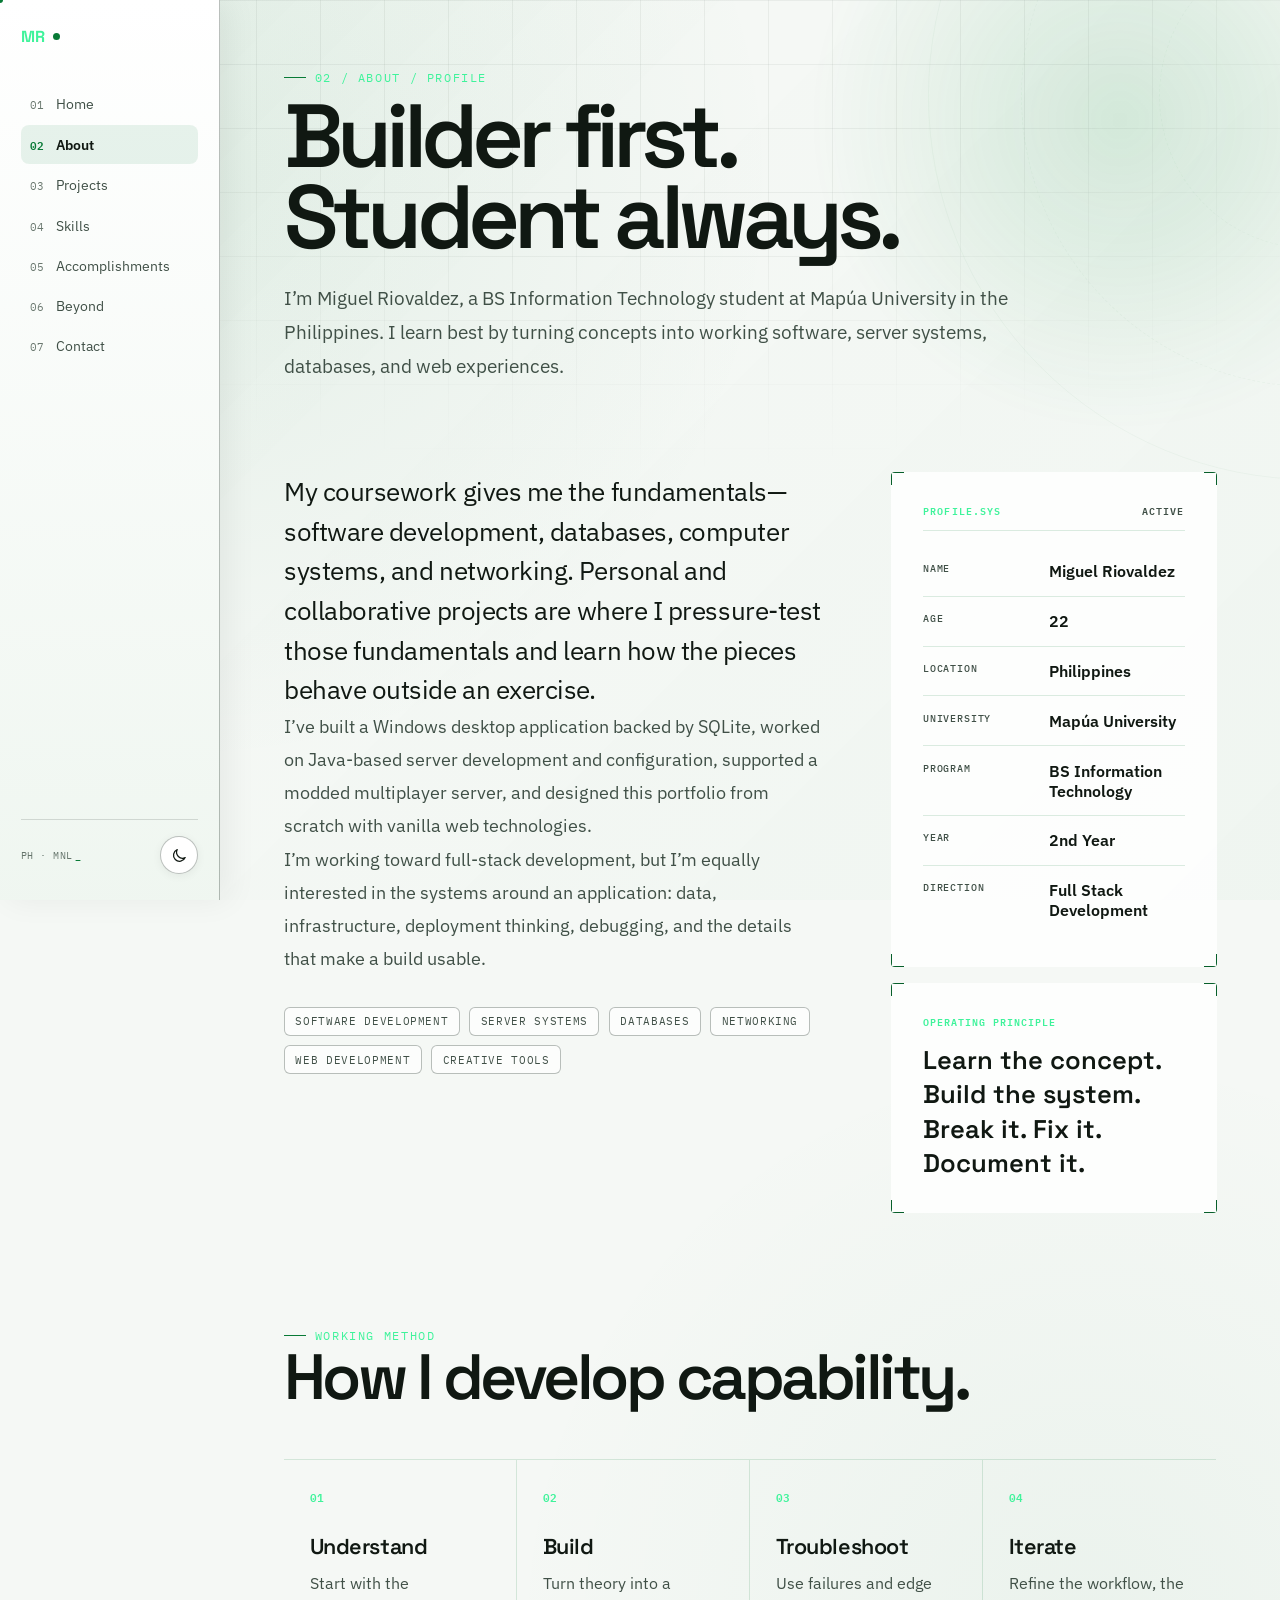
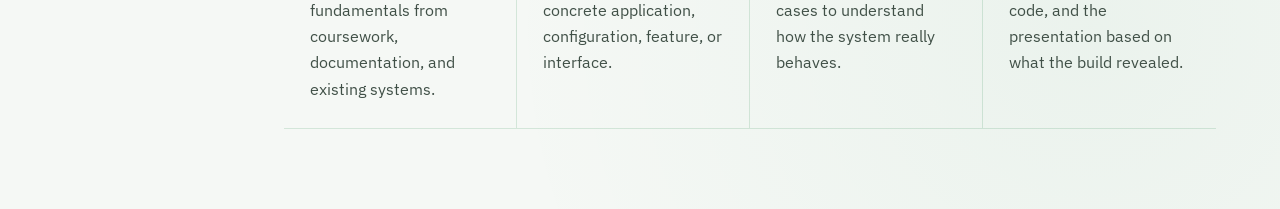
==== commit ab4d7b6d: "add site-wide typing entrance animations" ====
--- a/about.html
+++ b/about.html
@@ -1,230 +1,85 @@
 <!DOCTYPE html>
-
 <html data-theme="dark" lang="en">
 <head>
-<meta charset="utf-8"/>
-<meta content="width=device-width, initial-scale=1, viewport-fit=cover" name="viewport"/>
-<title>Miguel Riovaldez — About</title>
-<meta content="About Miguel Riovaldez — BSIT student at Mapúa University aspiring to become a Full Stack Developer." name="description"/>
-<meta content="Miguel Riovaldez — About" property="og:title"/>
-<meta content="Learn more about Miguel Riovaldez, his studies, interests, and goals in software development." property="og:description"/>
-<meta content="website" property="og:type"/>
-<meta content="about.html" property="og:url"/>
-<meta content="summary" name="twitter:card"/>
-<meta content="#3FF39B" media="(prefers-color-scheme: dark)" name="theme-color"/>
-<meta content="#F3F4F7" media="(prefers-color-scheme: light)" name="theme-color"/>
-<link href="about.html" rel="canonical"/>
-<link href="data:image/svg+xml,%3Csvg xmlns='http://www.w3.org/2000/svg' viewBox='0 0 100 100'%3E%3Crect width='100' height='100' rx='22' fill='%2306080A'/%3E%3Ctext x='50' y='64' font-family='Space Grotesk, sans-serif' font-weight='700' font-size='44' fill='%233FF39B' text-anchor='middle'%3EMR%3C/text%3E%3C/svg%3E" rel="icon"/>
-<link href="https://fonts.googleapis.com" rel="preconnect"/>
-<link crossorigin="" href="https://fonts.gstatic.com" rel="preconnect"/>
-<link href="https://fonts.googleapis.com/css2?family=Space+Grotesk:wght@400;500;600;700&amp;family=IBM+Plex+Sans:wght@400;500;600;700&amp;family=IBM+Plex+Mono:wght@400;500;700&amp;display=swap" rel="stylesheet"/>
-<link href="css/style.css" rel="stylesheet"/>
+  <meta charset="utf-8" />
+  <meta content="width=device-width, initial-scale=1, viewport-fit=cover" name="viewport" />
+  <title>Miguel Riovaldez — About</title>
+  <meta name="description" content="About Miguel Riovaldez — BSIT student at Mapúa University building software, server systems, databases, networks, and web projects." />
+  <meta property="og:title" content="Miguel Riovaldez — About" />
+  <meta property="og:description" content="About Miguel Riovaldez — BSIT student at Mapúa University building software, server systems, databases, networks, and web projects." />
+  <meta property="og:type" content="website" />
+  <meta property="og:url" content="about.html" />
+  <meta name="twitter:card" content="summary" />
+  <meta content="#3FF39B" media="(prefers-color-scheme: dark)" name="theme-color" />
+  <meta content="#F3F4F7" media="(prefers-color-scheme: light)" name="theme-color" />
+  <link href="about.html" rel="canonical" />
+  <link href="data:image/svg+xml,%3Csvg xmlns='http://www.w3.org/2000/svg' viewBox='0 0 100 100'%3E%3Crect width='100' height='100' rx='22' fill='%2306080A'/%3E%3Ctext x='50' y='64' font-family='Space Grotesk, sans-serif' font-weight='700' font-size='44' fill='%233FF39B' text-anchor='middle'%3EMR%3C/text%3E%3C/svg%3E" rel="icon" />
+  <link href="https://fonts.googleapis.com" rel="preconnect" />
+  <link crossorigin href="https://fonts.gstatic.com" rel="preconnect" />
+  <link href="https://fonts.googleapis.com/css2?family=Space+Grotesk:wght@400;500;600;700&family=IBM+Plex+Sans:wght@400;500;600;700&family=IBM+Plex+Mono:wght@400;500;700&display=swap" rel="stylesheet" />
+  <link href="css/style.css" rel="stylesheet" />
+  <link href="css/v2.css" rel="stylesheet" />
+  
 </head>
-<body>
-<a class="skip-link" href="#main-content">Skip to main content</a>
-<div id="pageTransition"></div>
-<!-- ==========================================
-       CUSTOM CURSOR
-       ========================================== -->
-<div class="cursor-dot" id="cursorDot"></div>
-<div class="cursor-outline" id="cursorOutline">
-<span id="cursorText"></span>
-</div>
-<!-- ==========================================
-       BACKGROUND
-       ========================================== -->
-<div aria-hidden="true" class="bg-glow"></div>
-<div aria-hidden="true" class="bg-grid"></div>
-<!-- ==========================================
-       MOBILE NAVIGATION
-       ========================================== -->
-<button aria-expanded="false" aria-label="Open navigation" class="mobile-toggle" id="mobileToggle">
-<span></span>
-<span></span>
-<span></span>
-</button>
-<!-- ==========================================
-       NAVIGATION
-       ========================================== -->
-<nav aria-label="Primary" class="control-panel" id="controlPanel">
-<div class="brand">
-<a href="index.html">
-<span>MR</span>
-</a>
-<span aria-hidden="true" class="brand-dot"></span>
-</div>
-<ul class="nav-list" id="navList">
-<li>
-<a data-page-link="home" href="index.html">
-<span class="n">01</span>
-<span class="l">Home</span>
-</a>
-</li>
-<li>
-<a data-page-link="about" href="about.html">
-<span class="n">02</span>
-<span class="l">About</span>
-</a>
-</li>
-<li>
-<a data-page-link="projects" href="projects.html">
-<span class="n">03</span>
-<span class="l">Projects</span>
-</a>
-</li>
-<li>
-<a data-page-link="skills" href="skills.html">
-<span class="n">04</span>
-<span class="l">Skills</span>
-</a>
-</li>
+<body class="portfolio-v2">
+  <a class="skip-link" href="#main-content">Skip to main content</a>
+  <div id="pageTransition"></div>
+  <div class="cursor-dot" id="cursorDot"></div>
+  <div class="cursor-outline" id="cursorOutline"><span id="cursorText"></span></div>
+  <div aria-hidden="true" class="bg-glow"></div>
+  <div aria-hidden="true" class="bg-grid"></div>
+  <div aria-hidden="true" class="v2-orbit v2-orbit-a"></div>
+  <button aria-expanded="false" aria-label="Open navigation" class="mobile-toggle" id="mobileToggle"><span></span><span></span><span></span></button>
+  <nav aria-label="Primary" class="control-panel" id="controlPanel">
+    <div class="brand"><a data-cursor-text="HOME" href="index.html"><span>MR</span></a><span aria-hidden="true" class="brand-dot"></span></div>
+    <ul class="nav-list" id="navList"><li><a data-cursor-text="GO" data-page-link="home" href="index.html"><span class="n">01</span><span class="l">Home</span></a></li><li><a data-cursor-text="GO" data-page-link="about" href="about.html"><span class="n">02</span><span class="l">About</span></a></li><li><a data-cursor-text="GO" data-page-link="projects" href="projects.html"><span class="n">03</span><span class="l">Projects</span></a></li><li><a data-cursor-text="GO" data-page-link="skills" href="skills.html"><span class="n">04</span><span class="l">Skills</span></a></li><li><a data-cursor-text="GO" data-page-link="accomplishments" href="accomplishments.html"><span class="n">05</span><span class="l">Accomplishments</span></a></li><li><a data-cursor-text="GO" data-page-link="beyond" href="beyond.html"><span class="n">06</span><span class="l">Beyond</span></a></li><li><a data-cursor-text="GO" data-page-link="contact" href="contact.html"><span class="n">07</span><span class="l">Contact</span></a></li></ul>
+    <div class="nav-foot"><span class="loc">PH · MNL</span><button aria-label="Toggle light and dark theme" class="theme-toggle" id="themeToggle">◐</button></div>
+  </nav>
+  <main class="page-content" id="main-content" tabindex="-1">
+  <section class="standalone-page v2-about-page" data-page="about"><div class="page-inner">
+    <header class="page-head v2-editorial-head page-reveal">
+      <p class="eyebrow">02 / About / Profile</p>
+      <h1>Builder first.<br />Student always.</h1>
+      <p class="v2-page-lede">I’m Miguel Riovaldez, a BS Information Technology student at Mapúa University in the Philippines. I learn best by turning concepts into working software, server systems, databases, and web experiences.</p>
+    </header>
 
-<li>
-<a data-page-link="accomplishments" href="accomplishments.html">
-<span class="n">05</span>
-<span class="l">Accomplishments</span>
-</a>
-</li>
-<li>
-<a data-page-link="beyond" href="beyond.html">
-<span class="n">06</span>
-<span class="l">Beyond</span>
-</a>
-</li>
-<li>
-<a data-page-link="contact" href="contact.html">
-<span class="n">07</span>
-<span class="l">Contact</span>
-</a>
-</li>
-</ul>
-<div class="nav-foot">
-<span class="loc">
-        PH · MNL
-      </span>
-<button aria-label="Toggle light and dark theme" class="theme-toggle" id="themeToggle">
-        ◐
-      </button>
-</div>
-</nav>
-<!-- ==========================================
-       ABOUT PAGE
-       ========================================== -->
-<main class="page-content" id="main-content" tabindex="-1">
-<section class="standalone-page" data-page="about">
-<div class="page-inner">
-<!-- Page Header -->
-<div class="page-head">
-<p class="eyebrow">02 / About</p>
-<h1>
-            Who I am.
-          </h1>
-</div>
-<!-- About Content -->
-<div class="about-grid">
-<!-- About Description -->
-<div class="about-copy">
-<p>
-              I'm Miguel Riovaldez, 22, a 2nd Year Information Technology
-              student at Mapúa University in the Philippines, working
-              toward becoming a Full Stack Developer. This site is part of
-              that process — a place to document what I'm building and
-              learning as I go, rather than a polished résumé.
-            </p>
-<p>
-              Coursework has me getting hands-on with software development
-              and networking fundamentals, while I pick up web technologies
-              on the side through personal projects. Outside of class, I
-              spend my free time gaming, playing guitar, and messing around
-              with content creation and graphic design.
-            </p>
-<p>
-              I'm not presenting myself as a finished professional —
-              I'm a student building real things, one project at a time,
-              and getting a little better with each one.
-            </p>
-<!-- Learning Areas -->
-<div class="learning-list">
-<span class="tag">
-                Software Development
-              </span>
-<span class="tag">
-                Networking Fundamentals
-              </span>
-<span class="tag">
-                Web Technologies
-              </span>
-<span class="tag">
-                Creative Tools
-              </span>
-</div>
-</div>
-<!-- Personal Facts -->
-<div class="fact-list console-panel">
-<div class="fact-row">
-<span class="k">
-                Name
-              </span>
-<span class="v">
-                Miguel Riovaldez
-              </span>
-</div>
-<div class="fact-row">
-<span class="k">
-                Age
-              </span>
-<span class="v">
-                22
-              </span>
-</div>
-<div class="fact-row">
-<span class="k">
-                Location
-              </span>
-<span class="v">
-                Philippines
-              </span>
-</div>
-<div class="fact-row">
-<span class="k">
-                University
-              </span>
-<span class="v">
-                Mapúa University
-              </span>
-</div>
-<div class="fact-row">
-<span class="k">
-                Program
-              </span>
-<span class="v">
-                BS Information Technology
-              </span>
-</div>
-<div class="fact-row">
-<span class="k">
-                Year
-              </span>
-<span class="v">
-                2nd Year
-              </span>
-</div>
-<div class="fact-row">
-<span class="k">
-                Goal
-              </span>
-<span class="v">
-                Full Stack Developer
-              </span>
-</div>
-</div>
-</div>
-</div>
-</section>
+    <div class="v2-about-layout">
+      <section class="v2-about-story page-reveal">
+        <p class="v2-dropcopy">My coursework gives me the fundamentals—software development, databases, computer systems, and networking. Personal and collaborative projects are where I pressure-test those fundamentals and learn how the pieces behave outside an exercise.</p>
+        <p>I’ve built a Windows desktop application backed by SQLite, worked on Java-based server development and configuration, supported a modded multiplayer server, and designed this portfolio from scratch with vanilla web technologies.</p>
+        <p>I’m working toward full-stack development, but I’m equally interested in the systems around an application: data, infrastructure, deployment thinking, debugging, and the details that make a build usable.</p>
+        <div class="learning-list v2-learning-list"><span class="tag">Software Development</span><span class="tag">Server Systems</span><span class="tag">Databases</span><span class="tag">Networking</span><span class="tag">Web Development</span><span class="tag">Creative Tools</span></div>
+      </section>
+
+      <aside class="v2-profile-stack page-reveal">
+        <div class="v2-profile-card console-panel">
+          <div class="v2-panel-head"><span>PROFILE.SYS</span><span>ACTIVE</span></div>
+          <dl class="v2-profile-facts">
+            <div><dt>Name</dt><dd>Miguel Riovaldez</dd></div>
+            <div><dt>Age</dt><dd>22</dd></div>
+            <div><dt>Location</dt><dd>Philippines</dd></div>
+            <div><dt>University</dt><dd>Mapúa University</dd></div>
+            <div><dt>Program</dt><dd>BS Information Technology</dd></div>
+            <div><dt>Year</dt><dd>2nd Year</dd></div>
+            <div><dt>Direction</dt><dd>Full Stack Development</dd></div>
+          </dl>
+        </div>
+        <div class="v2-principle console-panel"><span>OPERATING PRINCIPLE</span><strong>Learn the concept. Build the system. Break it. Fix it. Document it.</strong></div>
+      </aside>
+    </div>
+
+    <section class="v2-path page-reveal" aria-labelledby="path-title">
+      <div class="v2-section-head"><div><p class="eyebrow">Working Method</p><h2 id="path-title">How I develop capability.</h2></div></div>
+      <div class="v2-path-grid">
+        <article><span>01</span><h3>Understand</h3><p>Start with the fundamentals from coursework, documentation, and existing systems.</p></article>
+        <article><span>02</span><h3>Build</h3><p>Turn theory into a concrete application, configuration, feature, or interface.</p></article>
+        <article><span>03</span><h3>Troubleshoot</h3><p>Use failures and edge cases to understand how the system really behaves.</p></article>
+        <article><span>04</span><h3>Iterate</h3><p>Refine the workflow, the code, and the presentation based on what the build revealed.</p></article>
+      </div>
+    </section>
+  </div></section>
 </main>
-<!-- ==========================================
-       JAVASCRIPT
-       ========================================== -->
-<script src="js/script.js"></script>
+  <script src="js/script.js"></script>
+  <script src="js/v2.js"></script>
 </body>
-</html>
+</html>
--- a/css/style.css
+++ b/css/style.css
@@ -23,15 +23,12 @@
   --text-muted: #93A79C;
   --text-dim: #57685D;
 
-  /* Phosphor — bright signal, used sparingly for glow, active states, CTAs */
   --accent: #3FF39B;
   --accent-rgb: 63, 243, 155;
 
-  /* Signal — structural green, used for borders, hairlines, quiet accents */
   --accent-2: #0E8F3C;
   --accent-2-rgb: 14, 143, 60;
 
-  /* Amber — secondary console signal, used sparingly for status/highlight moments */
   --amber: #FFB238;
   --amber-rgb: 255, 178, 56;
 
@@ -62,31 +59,31 @@
 
 [data-theme="light"] {
 
-  --bg: #F1F4F0;
+  --bg: #F5F8F5;
   --bg-elev: #FFFFFF;
 
   --surface: #FFFFFF;
-  --surface-2: #E9F0E8;
-
-  --border: rgba(10, 20, 14, .10);
-  --border-strong: rgba(10, 20, 14, .22);
-
-  --text: #0C1410;
-  --text-muted: #4B5C51;
-  --text-dim: #85948B;
-
-  /* Phosphor darkens on light backgrounds to hold contrast */
-  --accent: #0E8F3C;
-  --accent-rgb: 14, 143, 60;
-
-  --accent-2: #0A7A33;
-  --accent-2-rgb: 10, 122, 51;
-
-  --amber: #B5720A;
-  --amber-rgb: 181, 114, 10;
-
-}
-
+  --surface-2: #E8EFE9;
+
+  --border: rgba(10, 25, 16, .14);
+  --border-strong: rgba(10, 25, 16, .28);
+
+  --text: #101812;
+  --text-muted: #405047;
+  --text-dim: #65746B;
+
+  --accent: #087A36;
+  --accent-rgb: 8, 122, 54;
+
+  --accent-2: #075F2A;
+  --accent-2-rgb: 7, 95, 42;
+
+  --amber: #8A5700;
+  --amber-rgb: 138, 87, 0;
+
+  --danger: #A93D56;
+
+}
 
 
 /* =========================================================
@@ -96,13 +93,19 @@
 *,
 *::before,
 *::after {
+
   box-sizing: border-box;
+
 }
 
 
 html {
+
   -webkit-text-size-adjust: 100%;
+  text-size-adjust: 100%;
+
   scroll-behavior: smooth;
+
 }
 
 
@@ -110,16 +113,24 @@
 
   margin: 0;
 
-  background: var(--bg);
+  min-height: 100dvh;
+
+  overflow-x: hidden;
+
+  background:
+    radial-gradient(circle at 15% 10%,
+      rgba(14, 143, 60, .08),
+      transparent 30%),
+    radial-gradient(circle at 85% 90%,
+      rgba(14, 143, 60, .05),
+      transparent 30%),
+    var(--bg);
+
   color: var(--text);
 
   font-family: var(--font-body);
 
   -webkit-font-smoothing: antialiased;
-
-  overflow-x: hidden;
-
-  min-height: 100dvh;
 
   transition:
     background var(--dur-fast) var(--ease),
@@ -133,129 +144,138 @@
 h3,
 h4 {
 
+  margin: 0;
+
   font-family: var(--font-display);
 
+  font-weight: 600;
+
+  letter-spacing: -.02em;
+
+}
+
+
+p {
+
   margin: 0;
 
-  font-weight: 600;
-
-  letter-spacing: -.02em;
-
-}
-
-
-p {
+}
+
+
+a {
+
+  color: inherit;
+
+  text-decoration: none;
+
+}
+
+
+ul {
+
+  list-style: none;
+
   margin: 0;
-}
-
-
-a {
+
+  padding: 0;
+
+}
+
+
+button {
+
+  font-family: inherit;
+
+  background: none;
+
+  border: none;
 
   color: inherit;
 
-  text-decoration: none;
-
-}
-
-
-ul {
-
-  list-style: none;
-
-  margin: 0;
+  cursor: pointer;
+
+}
+
+
+img {
+
+  max-width: 100%;
+
+  display: block;
+
+}
+
+
+::selection {
+
+  background:
+    rgba(var(--accent-rgb), .35);
+
+}
+
+
+:focus-visible {
+
+  outline: 2px solid var(--accent);
+
+  outline-offset: 3px;
+
+  border-radius: 4px;
+
+}
+
+
+/* =========================================================
+   ACCESSIBILITY
+   ========================================================= */
+
+.skip-link {
+
+  position: fixed;
+
+  top: -60px;
+
+  left: 1rem;
+
+  z-index: 100000;
+
+  padding: .75rem 1.25rem;
+
+  background: var(--accent);
+
+  color: #050608;
+
+  font-family: var(--font-body);
+
+  font-weight: 700;
+
+  font-size: .88rem;
+
+  border-radius: var(--radius-sm);
+
+  transition:
+    top var(--dur-fast) var(--ease);
+
+}
+
+
+.skip-link:focus {
+
+  top: 1rem;
+
+}
+
+
+.sr-only {
+
+  position: absolute;
+
+  width: 1px;
+
+  height: 1px;
 
   padding: 0;
 
-}
-
-
-button {
-
-  font-family: inherit;
-
-  background: none;
-
-  border: none;
-
-  color: inherit;
-
-  cursor: pointer;
-
-}
-
-
-img {
-
-  max-width: 100%;
-
-  display: block;
-
-}
-
-
-::selection {
-
-  background: rgba(var(--accent-rgb),
-      .35);
-
-}
-
-
-:focus-visible {
-
-  outline: 2px solid var(--accent);
-
-  outline-offset: 3px;
-
-  border-radius: 4px;
-
-}
-
-
-/* =========================================================
-   SKIP LINK
-   ========================================================= */
-
-.skip-link {
-
-  position: fixed;
-
-  top: -60px;
-  left: 1rem;
-
-  z-index: 100000;
-
-  padding: .75rem 1.25rem;
-
-  background: var(--accent);
-  color: #050608;
-
-  font-family: var(--font-body);
-  font-weight: 700;
-  font-size: .88rem;
-
-  border-radius: var(--radius-sm);
-
-  transition: top var(--dur-fast) var(--ease);
-
-}
-
-
-.skip-link:focus {
-
-  top: 1rem;
-
-}
-
-
-.sr-only {
-
-  position: absolute;
-
-  width: 1px;
-  height: 1px;
-
-  padding: 0;
   margin: -1px;
 
   overflow: hidden;
@@ -275,6 +295,12 @@
 
 .eyebrow {
 
+  display: flex;
+
+  align-items: center;
+
+  gap: .55rem;
+
   font-family: var(--font-mono);
 
   font-size: .72rem;
@@ -285,12 +311,6 @@
 
   color: var(--accent);
 
-  display: flex;
-
-  align-items: center;
-
-  gap: .55rem;
-
 }
 
 
@@ -311,6 +331,13 @@
 
 .tag {
 
+  padding: .4rem .65rem;
+
+  border:
+    1px solid var(--border-strong);
+
+  border-radius: 6px;
+
   font-family: var(--font-mono);
 
   font-size: .68rem;
@@ -318,12 +345,6 @@
   letter-spacing: .06em;
 
   text-transform: uppercase;
-
-  padding: .4rem .65rem;
-
-  border: 1px solid var(--border-strong);
-
-  border-radius: 6px;
 
   color: var(--text-muted);
 
@@ -348,11 +369,11 @@
 
 .divider {
 
+  width: 100%;
+
   height: 1px;
 
   background: var(--border);
-
-  width: 100%;
 
 }
 
@@ -371,17 +392,17 @@
 
   gap: .6rem;
 
+  padding: .9rem 1.5rem;
+
+  border-radius: 999px;
+
   font-family: var(--font-body);
 
   font-weight: 600;
 
   font-size: .92rem;
 
-  padding: .9rem 1.5rem;
-
-  border-radius: 999px;
-
-  cursor: pointer;
+  white-space: nowrap;
 
   transition:
     transform var(--dur-fast) var(--ease),
@@ -389,8 +410,6 @@
     border-color var(--dur-fast) var(--ease),
     color var(--dur-fast) var(--ease);
 
-  white-space: nowrap;
-
 }
 
 
@@ -412,14 +431,15 @@
 
 [data-theme="light"] .btn-primary {
 
-  color: #fff;
+  color: #FFFFFF;
 
 }
 
 
 .btn-ghost {
 
-  border: 1px solid var(--border-strong);
+  border:
+    1px solid var(--border-strong);
 
   color: var(--text);
 
@@ -445,13 +465,14 @@
 
 .btn:hover .arrow {
 
-  transform: translateX(4px);
+  transform:
+    translateX(4px);
 
 }
 
 
 /* =========================================================
-   LOADER
+   UNIVERSAL SYSTEM LOADER
    ========================================================= */
 
 #loader {
@@ -462,149 +483,718 @@
 
   z-index: 99998;
 
-  background: var(--bg);
-
   display: flex;
 
+  align-items: center;
+
+  justify-content: center;
+
+  width: 100%;
+
+  min-height: 100dvh;
+
+  padding: 2rem;
+
+  overflow: hidden;
+
+  isolation: isolate;
+
+  background:
+    radial-gradient(circle at 50% 44%,
+      rgba(var(--accent-rgb), .105),
+      transparent 30%),
+    radial-gradient(circle at 50% 110%,
+      rgba(var(--accent-2-rgb), .08),
+      transparent 42%),
+    var(--bg);
+
+  opacity: 1;
+
+  visibility: visible;
+
+  pointer-events: auto;
+
+  transition:
+    opacity 680ms var(--ease),
+    visibility 680ms var(--ease);
+
+}
+
+
+#loader::before {
+
+  content: '';
+
+  position: absolute;
+
+  inset: 0;
+
+  z-index: -2;
+
+  pointer-events: none;
+
+  background-image:
+
+    linear-gradient(rgba(var(--accent-rgb), .035) 1px,
+      transparent 1px),
+
+    linear-gradient(90deg,
+      rgba(var(--accent-rgb), .035) 1px,
+      transparent 1px);
+
+  background-size: 52px 52px;
+
+  -webkit-mask-image:
+    radial-gradient(ellipse 75% 65% at 50% 50%,
+      black 20%,
+      transparent 85%);
+
+  mask-image:
+    radial-gradient(ellipse 75% 65% at 50% 50%,
+      black 20%,
+      transparent 85%);
+
+}
+
+
+#loader::after {
+
+  content: '';
+
+  position: absolute;
+
+  inset: 0;
+
+  z-index: -1;
+
+  pointer-events: none;
+
+  background:
+    repeating-linear-gradient(to bottom,
+      transparent 0,
+      transparent 5px,
+      rgba(255, 255, 255, .018) 6px);
+
+  opacity: .5;
+
+}
+
+
+#loader.hide {
+
+  opacity: 0;
+
+  visibility: hidden;
+
+  pointer-events: none;
+
+}
+
+
+/* =========================================================
+   LOADER CORE
+   ========================================================= */
+
+.loader-core {
+
+  position: relative;
+
+  width:
+    min(560px, 92vw);
+
+  display: flex;
+
   flex-direction: column;
 
+  align-items: stretch;
+
+  gap: 1.15rem;
+
+  padding:
+    clamp(1.5rem, 4vw, 2.4rem);
+
+  border:
+    1px solid rgba(var(--accent-2-rgb), .22);
+
+  background:
+    linear-gradient(145deg,
+      rgba(var(--accent-2-rgb), .045),
+      rgba(0, 0, 0, .22));
+
+  box-shadow:
+    0 0 0 1px rgba(var(--accent-rgb), .025),
+    0 24px 80px rgba(0, 0, 0, .42),
+    0 0 90px rgba(var(--accent-2-rgb), .09);
+
+  animation:
+    loaderCoreIn 760ms var(--ease) both;
+
+}
+
+
+.loader-core::before,
+.loader-core::after {
+
+  content: '';
+
+  position: absolute;
+
+  width: 22px;
+
+  height: 22px;
+
+  pointer-events: none;
+
+}
+
+
+.loader-core::before {
+
+  top: -1px;
+
+  left: -1px;
+
+  border-top:
+    2px solid var(--accent);
+
+  border-left:
+    2px solid var(--accent);
+
+}
+
+
+.loader-core::after {
+
+  right: -1px;
+
+  bottom: -1px;
+
+  border-right:
+    2px solid var(--accent);
+
+  border-bottom:
+    2px solid var(--accent);
+
+}
+
+
+@keyframes loaderCoreIn {
+
+  from {
+
+    opacity: 0;
+
+    transform:
+      perspective(900px) rotateX(4deg) translateY(16px) scale(.985);
+
+    filter: blur(4px);
+
+  }
+
+  to {
+
+    opacity: 1;
+
+    transform:
+      perspective(900px) rotateX(0) translateY(0) scale(1);
+
+    filter: blur(0);
+
+  }
+
+}
+
+
+/* =========================================================
+   LOADER HUD
+   ========================================================= */
+
+.loader-hud-line {
+
+  display: flex;
+
+  justify-content: space-between;
+
   align-items: center;
 
-  justify-content: center;
-
-  gap: 1.1rem;
-
-  transition:
-    opacity .5s var(--ease),
-    visibility .5s var(--ease);
-
-}
-
-
-#loader.hide {
+  gap: 1rem;
+
+  padding-bottom: .7rem;
+
+  border-bottom:
+    1px solid rgba(var(--accent-2-rgb), .18);
+
+  font-family: var(--font-mono);
+
+  font-size: .56rem;
+
+  letter-spacing: .12em;
+
+  color: var(--text-dim);
+
+  text-transform: uppercase;
+
+}
+
+
+.loader-hud-line span:last-child {
+
+  color: var(--accent-2);
+
+}
+
+
+/* =========================================================
+   LOADER NAME
+   ========================================================= */
+
+.loader-name {
+
+  font-family: var(--font-display);
+
+  font-size:
+    clamp(1.05rem, 3vw, 1.4rem);
+
+  font-weight: 600;
+
+  letter-spacing: .02em;
+
+  color: var(--text);
+
+  text-shadow:
+    0 0 28px rgba(var(--accent-rgb), .22);
+
+}
+
+
+.loader-name::after {
+
+  content: '_';
+
+  margin-left: .12em;
+
+  color: var(--accent);
+
+  animation:
+    loaderCursor 820ms step-end infinite;
+
+}
+
+
+@keyframes loaderCursor {
+
+  0%,
+  48% {
+
+    opacity: 1;
+
+  }
+
+  49%,
+  100% {
+
+    opacity: 0;
+
+  }
+
+}
+
+
+/* =========================================================
+   BOOT LINES
+   ========================================================= */
+
+.loader-boot {
+
+  position: relative;
+
+  display: flex;
+
+  flex-direction: column;
+
+  align-items: stretch;
+
+  gap: .42rem;
+
+  min-height: 4.6em;
+
+  padding: .85rem 1rem;
+
+  border:
+    1px solid var(--border);
+
+  background:
+    rgba(0, 0, 0, .14);
+
+}
+
+
+.loader-boot::before {
+
+  content: '';
+
+  position: absolute;
+
+  left: 0;
+
+  top: 0;
+
+  bottom: 0;
+
+  width: 2px;
+
+  background:
+    linear-gradient(transparent,
+      var(--accent),
+      transparent);
+
+  opacity: .65;
+
+}
+
+
+.loader-boot-line {
+
+  display: flex;
+
+  align-items: center;
+
+  gap: .6rem;
+
+  font-family: var(--font-mono);
+
+  font-size: .7rem;
+
+  letter-spacing: .035em;
+
+  color: var(--text-dim);
 
   opacity: 0;
 
-  visibility: hidden;
+  transform:
+    translateY(5px);
+
+  animation:
+    bootLineIn 320ms var(--ease) forwards;
+
+  animation-delay:
+    calc(var(--i, 0) * 190ms + 120ms);
+
+}
+
+
+.loader-boot-line::before {
+
+  content: '>';
+
+  color: var(--accent-2);
+
+}
+
+
+.loader-boot-ready {
+
+  color: var(--accent);
+
+}
+
+
+.loader-boot-ready::before {
+
+  content: '✓';
+
+  color: var(--accent);
+
+}
+
+
+@keyframes bootLineIn {
+
+  to {
+
+    opacity: 1;
+
+    transform:
+      translateY(0);
+
+  }
+
+}
+
+
+/* =========================================================
+   LOADER PROGRESS
+   ========================================================= */
+
+.loader-progress {
+
+  display: flex;
+
+  flex-direction: column;
+
+  gap: .55rem;
+
+}
+
+
+.loader-progress-meta {
+
+  position: relative;
+
+  display: flex;
+
+  align-items: center;
+
+  justify-content: space-between;
+
+  font-family: var(--font-mono);
+
+  font-size: .6rem;
+
+  letter-spacing: .09em;
+
+  text-transform: uppercase;
+
+  color: var(--text-dim);
+
+}
+
+
+.loader-progress-meta .value {
+
+  color: var(--accent);
+
+}
+
+
+.loader-progress-meta::after {
+
+  content: '';
+
+  position: absolute;
+
+  left: 0;
+
+  right: 0;
+
+  bottom: -.42rem;
+
+  height: 1px;
+
+  background:
+    linear-gradient(90deg,
+      var(--accent),
+      transparent 55%);
+
+  opacity: .18;
+
+}
+
+
+.loader-bar {
+
+  position: relative;
+
+  width: 100%;
+
+  height: 4px;
+
+  padding: 1px;
+
+  overflow: hidden;
+
+  border:
+    1px solid rgba(var(--accent-2-rgb), .28);
+
+  background:
+    rgba(var(--accent-2-rgb), .07);
+
+  border-radius: 2px;
+
+}
+
+
+.loader-bar::before {
+
+  content: '';
+
+  position: absolute;
+
+  inset: 0;
+
+  background:
+    repeating-linear-gradient(90deg,
+      transparent 0,
+      transparent 12px,
+      rgba(255, 255, 255, .08) 13px,
+      transparent 14px);
+
+  animation:
+    loaderTicks 900ms linear infinite;
 
   pointer-events: none;
 
 }
 
 
-.loader-name {
-
-  font-family: var(--font-display);
-
-  font-size: 1.4rem;
-
-  letter-spacing: -.01em;
-
-}
-
-
-.loader-boot {
+.loader-bar-fill {
+
+  position: relative;
+
+  height: 100%;
+
+  width: 0%;
+
+  background:
+    linear-gradient(90deg,
+      var(--accent-2),
+      var(--accent),
+      #6BFFC0);
+
+  box-shadow:
+    0 0 16px rgba(var(--accent-rgb), .55);
+
+  transform-origin:
+    left center;
+
+}
+
+
+.loader-bar-fill::after {
+
+  content: '';
+
+  position: absolute;
+
+  top: -5px;
+
+  right: 0;
+
+  width: 34px;
+
+  height: 12px;
+
+  background: var(--accent);
+
+  filter: blur(7px);
+
+  opacity: .7;
+
+}
+
+
+@keyframes loaderTicks {
+
+  from {
+
+    transform:
+      translateX(0);
+
+  }
+
+  to {
+
+    transform:
+      translateX(14px);
+
+  }
+
+}
+
+
+/* =========================================================
+   LOADER STATUS
+   ========================================================= */
+
+.loader-status {
 
   display: flex;
 
-  flex-direction: column;
-
   align-items: center;
 
-  gap: .4rem;
-
-  min-height: 3.6em;
-
-}
-
-
-.loader-boot-line {
+  gap: .55rem;
 
   font-family: var(--font-mono);
 
-  font-size: .74rem;
-
-  letter-spacing: .02em;
+  font-size: .6rem;
+
+  letter-spacing: .08em;
 
   color: var(--text-dim);
 
-  opacity: 0;
-
-  transform: translateY(5px);
-
-  animation: bootLineIn 320ms var(--ease) forwards;
-
-  animation-delay: calc(var(--i, 0) * 190ms + 120ms);
-
-}
-
-
-.loader-boot-ready {
-
-  color: var(--accent);
-
-}
-
-
-@keyframes bootLineIn {
-
-  to {
-    opacity: 1;
-    transform: translateY(0);
-  }
-
-}
-
-
-@media (prefers-reduced-motion: reduce) {
-
-  .loader-boot-line {
-
-    animation: none;
-
-    opacity: 1;
-
-    transform: none;
-
-  }
-
-}
-
-
-.loader-bar {
-
-  width: 180px;
-
-  height: 2px;
-
-  background: var(--border);
-
-  overflow: hidden;
-
-  border-radius: 2px;
-
-}
-
-
-.loader-bar-fill {
-
-  height: 100%;
-
-  width: 0%;
+  text-transform: uppercase;
+
+}
+
+
+.loader-status .dot {
+
+  width: 5px;
+
+  height: 5px;
+
+  flex:
+    0 0 5px;
+
+  border-radius: 50%;
 
   background: var(--accent);
 
+  box-shadow:
+    0 0 12px rgba(var(--accent-rgb), .75);
+
   animation:
-    loadfill 1s var(--ease) forwards;
-
-}
-
-
-@keyframes loadfill {
-
-  to {
-    width: 100%;
-  }
+    pulse 1s ease-in-out infinite;
+
+}
+
+
+/* =========================================================
+   ICON SYSTEM
+   ========================================================= */
+
+.icon {
+
+  width: 1em;
+
+  height: 1em;
+
+  display: inline-block;
+
+  flex:
+    0 0 auto;
+
+  vertical-align: -.14em;
+
+}
+
+
+.theme-toggle .icon {
+
+  width: 1.05rem;
+
+  height: 1.05rem;
+
+  vertical-align: 0;
+
+}
+
+
+.btn .icon,
+.contact-row .arrow .icon {
+
+  width: 1rem;
+
+  height: 1rem;
+
+}
+
+
+.acc-head .plus .icon {
+
+  width: 1rem;
+
+  height: 1rem;
 
 }
 
@@ -619,6 +1209,7 @@
   position: fixed;
 
   top: 0;
+
   left: 0;
 
   pointer-events: none;
@@ -630,7 +1221,8 @@
   transform:
     translate(-50%, -50%);
 
-  will-change: transform;
+  will-change:
+    transform;
 
 }
 
@@ -638,6 +1230,7 @@
 .cursor-dot {
 
   width: 6px;
+
   height: 6px;
 
   background: var(--accent);
@@ -648,9 +1241,11 @@
 .cursor-outline {
 
   width: 34px;
+
   height: 34px;
 
-  border: 1px solid var(--border-strong);
+  border:
+    1px solid var(--border-strong);
 
   display: flex;
 
@@ -684,7 +1279,8 @@
   background:
     rgba(var(--accent-rgb), .1);
 
-  border-color: var(--accent);
+  border-color:
+    var(--accent);
 
 }
 
@@ -722,7 +1318,9 @@
 
 
 body.cursor-enabled:not(.touch) * {
+
   cursor: none;
+
 }
 
 
@@ -749,7 +1347,13 @@
       var(--border) 1px,
       transparent 1px);
 
-  background-size: 64px 64px;
+  background-size:
+    64px 64px;
+
+  -webkit-mask-image:
+    radial-gradient(ellipse 80% 60% at 50% 0%,
+      black 40%,
+      transparent 90%);
 
   mask-image:
     radial-gradient(ellipse 80% 60% at 50% 0%,
@@ -811,7 +1415,8 @@
 
   background: var(--surface);
 
-  border: 1px solid var(--border-strong);
+  border:
+    1px solid var(--border-strong);
 
   display: none;
 
@@ -865,7 +1470,7 @@
 
 
 /* =========================================================
-   NAVIGATION / CONTROL PANEL
+   NAVIGATION
    ========================================================= */
 
 .control-panel {
@@ -873,25 +1478,35 @@
   position: fixed;
 
   top: 0;
+
   left: 0;
+
   bottom: 0;
 
   width: var(--nav-w);
 
   z-index: 50;
 
-  border-right: 1px solid var(--border);
-
-  background:
-    rgba(11, 13, 18, .55);
-
-  backdrop-filter: blur(14px);
+  border-right:
+    1px solid var(--border);
+
+  background:
+    linear-gradient(180deg,
+      rgba(6, 8, 10, .97),
+      rgba(3, 12, 7, .96));
+
+  backdrop-filter:
+    blur(14px);
+
+  -webkit-backdrop-filter:
+    blur(14px);
 
   display: flex;
 
   flex-direction: column;
 
-  padding: 1.6rem 1.3rem;
+  padding:
+    1.6rem 1.3rem;
 
 }
 
@@ -899,7 +1514,15 @@
 [data-theme="light"] .control-panel {
 
   background:
-    rgba(255, 255, 255, .7);
+    linear-gradient(180deg,
+      rgba(255, 255, 255, .98),
+      rgba(239, 246, 240, .98)) !important;
+
+  border-color:
+    var(--border-strong) !important;
+
+  box-shadow:
+    8px 0 30px rgba(16, 24, 18, .06);
 
 }
 
@@ -955,7 +1578,8 @@
 
     opacity: 1;
 
-    transform: scale(1);
+    transform:
+      scale(1);
 
   }
 
@@ -963,7 +1587,8 @@
 
     opacity: .4;
 
-    transform: scale(.7);
+    transform:
+      scale(.7);
 
   }
 
@@ -1016,9 +1641,6 @@
 
   color: var(--text-dim);
 
-  transition:
-    color var(--dur-fast) var(--ease);
-
 }
 
 
@@ -1065,7 +1687,8 @@
 
   padding-top: 1rem;
 
-  border-top: 1px solid var(--border);
+  border-top:
+    1px solid var(--border);
 
 }
 
@@ -1091,24 +1714,25 @@
 
   color: var(--accent);
 
-  animation: cursorBlink 1.1s step-end infinite;
+  animation:
+    cursorBlink 1.1s step-end infinite;
 
 }
 
 
 @keyframes cursorBlink {
 
-  0%, 49% { opacity: 1; }
-  50%, 100% { opacity: 0; }
-
-}
-
-
-@media (prefers-reduced-motion: reduce) {
-
-  .nav-foot .loc::after {
-
-    animation: none;
+  0%,
+  49% {
+
+    opacity: 1;
+
+  }
+
+  50%,
+  100% {
+
+    opacity: 0;
 
   }
 
@@ -1123,7 +1747,8 @@
 
   border-radius: 50%;
 
-  border: 1px solid var(--border-strong);
+  border:
+    1px solid var(--border-strong);
 
   display: flex;
 
@@ -1144,7 +1769,8 @@
 
   border-color: var(--accent);
 
-  transform: rotate(20deg);
+  transform:
+    rotate(20deg);
 
 }
 
@@ -1153,15 +1779,6 @@
    PAGE STRUCTURE
    ========================================================= */
 
-/*
-   The old project was a single-page application.
-   The portfolio is now split into individual HTML pages.
-
-   The navigation remains fixed while each page uses
-   the remaining viewport area.
-*/
-
-
 .page-content {
 
   position: relative;
@@ -1174,8 +1791,6 @@
 
 }
 
-
-/* Shared standalone page */
 
 .standalone-page {
 
@@ -1204,8 +1819,6 @@
 }
 
 
-/* Home */
-
 .page-shell {
 
   position: relative;
@@ -1237,8 +1850,6 @@
 }
 
 
-/* Page heading */
-
 .page-head {
 
   margin-bottom: 2.6rem;
@@ -1249,9 +1860,7 @@
 .page-head h1 {
 
   font-size:
-    clamp(2rem,
-      4.2vw,
-      3.1rem);
+    clamp(2rem, 4.2vw, 3.1rem);
 
   margin-top: .7rem;
 
@@ -1291,7 +1900,8 @@
 
   opacity: .55;
 
-  will-change: transform;
+  will-change:
+    transform;
 
 }
 
@@ -1324,9 +1934,7 @@
 .hero-name {
 
   font-size:
-    clamp(2.6rem,
-      7.5vw,
-      5.6rem);
+    clamp(2.6rem, 7.5vw, 5.6rem);
 
   line-height: .98;
 
@@ -1341,9 +1949,7 @@
   font-family: var(--font-mono);
 
   font-size:
-    clamp(.85rem,
-      1.6vw,
-      1.05rem);
+    clamp(.85rem, 1.6vw, 1.05rem);
 
   color: var(--accent);
 
@@ -1368,9 +1974,7 @@
 .hero-tagline {
 
   font-size:
-    clamp(1.5rem,
-      3vw,
-      2.2rem);
+    clamp(1.5rem, 3vw, 2.2rem);
 
   color: var(--text-muted);
 
@@ -1491,7 +2095,8 @@
 
   background: var(--surface);
 
-  border-top: 1px solid var(--border);
+  border-top:
+    1px solid var(--border);
 
 }
 
@@ -1504,7 +2109,8 @@
 
   padding: .9rem 0;
 
-  border-bottom: 1px solid var(--border);
+  border-bottom:
+    1px solid var(--border);
 
   gap: 1rem;
 
@@ -1556,25 +2162,24 @@
 
 .project-feature {
 
+  position: relative;
+
+  overflow: hidden;
+
+  padding:
+    clamp(1.8rem, 4vw, 3.4rem);
+
   border:
     1px solid var(--border-strong);
 
-  border-radius: var(--radius);
+  border-radius:
+    var(--radius);
 
   background:
     linear-gradient(160deg,
       var(--surface),
       var(--bg-elev));
 
-  padding:
-    clamp(1.8rem,
-      4vw,
-      3.4rem);
-
-  position: relative;
-
-  overflow: hidden;
-
   transition:
     border-color var(--dur-fast) var(--ease);
 
@@ -1583,7 +2188,8 @@
 
 .project-feature:hover {
 
-  border-color: var(--accent);
+  border-color:
+    var(--accent);
 
 }
 
@@ -1595,13 +2201,15 @@
   position: absolute;
 
   top: 0;
+
   left: 0;
 
   width: 0;
 
   height: 2px;
 
-  background: var(--accent);
+  background:
+    var(--accent);
 
   transition:
     width var(--dur) var(--ease);
@@ -1635,6 +2243,12 @@
 
 .pf-status {
 
+  display: flex;
+
+  align-items: center;
+
+  gap: .4rem;
+
   font-family: var(--font-mono);
 
   font-size: .66rem;
@@ -1645,12 +2259,6 @@
 
   color: var(--accent-2);
 
-  display: flex;
-
-  align-items: center;
-
-  gap: .4rem;
-
 }
 
 
@@ -1662,7 +2270,8 @@
 
   border-radius: 50%;
 
-  background: var(--accent-2);
+  background:
+    var(--accent-2);
 
   animation:
     pulse 1.8s ease-in-out infinite;
@@ -1673,9 +2282,7 @@
 .pf-title {
 
   font-size:
-    clamp(1.8rem,
-      4.4vw,
-      3rem);
+    clamp(1.8rem, 4.4vw, 3rem);
 
   line-height: 1.05;
 
@@ -1689,20 +2296,21 @@
 
 .project-feature:hover .pf-title {
 
-  transform: translateX(6px);
+  transform:
+    translateX(6px);
 
 }
 
 
 .pf-desc {
 
+  max-width: 640px;
+
+  margin-bottom: 1.6rem;
+
   color: var(--text-muted);
 
-  max-width: 640px;
-
   line-height: 1.75;
-
-  margin-bottom: 1.6rem;
 
 }
 
@@ -1758,29 +2366,34 @@
 
   z-index: 90;
 
+  display: flex;
+
+  align-items: flex-start;
+
+  justify-content: center;
+
+  padding:
+    5vh 1.4rem;
+
+  overflow-y: auto;
+
+  opacity: 0;
+
+  visibility: hidden;
+
   background:
     rgba(4, 5, 8, .72);
 
-  backdrop-filter: blur(6px);
-
-  display: flex;
-
-  align-items: flex-start;
-
-  justify-content: center;
-
-  padding: 5vh 1.4rem;
-
-  opacity: 0;
-
-  visibility: hidden;
+  backdrop-filter:
+    blur(6px);
+
+  -webkit-backdrop-filter:
+    blur(6px);
 
   transition:
     opacity var(--dur-fast) var(--ease),
     visibility var(--dur-fast) var(--ease);
 
-  overflow-y: auto;
-
 }
 
 
@@ -1795,37 +2408,39 @@
 
 .modal-panel {
 
-  background: var(--bg-elev);
+  position: relative;
+
+  width: 100%;
+
+  max-width: 760px;
+
+  margin-bottom: 5vh;
+
+  padding:
+    clamp(1.6rem, 4vw, 3rem);
 
   border:
     1px solid var(--border-strong);
 
-  border-radius: var(--radius);
-
-  max-width: 760px;
-
-  width: 100%;
-
-  padding:
-    clamp(1.6rem,
-      4vw,
-      3rem);
-
-  position: relative;
-
-  transform: translateY(24px);
+  border-radius:
+    var(--radius);
+
+  background:
+    var(--bg-elev);
+
+  transform:
+    translateY(24px);
 
   transition:
     transform var(--dur) var(--ease);
 
-  margin-bottom: 5vh;
-
 }
 
 
 .modal-overlay.open .modal-panel {
 
-  transform: translateY(0);
+  transform:
+    translateY(0);
 
 }
 
@@ -1862,9 +2477,11 @@
 
 .modal-close:hover {
 
-  border-color: var(--accent);
-
-  color: var(--accent);
+  border-color:
+    var(--accent);
+
+  color:
+    var(--accent);
 
 }
 
@@ -1872,9 +2489,7 @@
 .modal-panel h3 {
 
   font-size:
-    clamp(1.5rem,
-      3.4vw,
-      2.1rem);
+    clamp(1.5rem, 3.4vw, 2.1rem);
 
   margin-bottom: 1.6rem;
 
@@ -1982,12 +2597,15 @@
 
 .arch-node {
 
+  position: relative;
+
+  padding: .85rem 1.1rem;
+
   border:
     1px solid var(--border-strong);
 
-  border-radius: var(--radius-sm);
-
-  padding: .85rem 1.1rem;
+  border-radius:
+    var(--radius-sm);
 
   font-family: var(--font-mono);
 
@@ -2003,15 +2621,14 @@
     border-color var(--dur-fast),
     background var(--dur-fast);
 
-  position: relative;
-
 }
 
 
 .arch-node:hover,
 .arch-node.open {
 
-  border-color: var(--accent);
+  border-color:
+    var(--accent);
 
   background:
     rgba(var(--accent-rgb), .08);
@@ -2021,19 +2638,19 @@
 
 .arch-node .expl {
 
+  max-height: 0;
+
+  overflow: hidden;
+
   font-family: var(--font-body);
 
+  font-size: .85rem;
+
+  letter-spacing: 0;
+
   text-transform: none;
 
-  letter-spacing: 0;
-
   color: var(--text-muted);
-
-  font-size: .85rem;
-
-  max-height: 0;
-
-  overflow: hidden;
 
   transition:
     max-height var(--dur-fast) var(--ease),
@@ -2053,6 +2670,8 @@
 
 .arch-arrow {
 
+  padding: .3rem 0;
+
   text-align: center;
 
   color: var(--text-dim);
@@ -2060,8 +2679,6 @@
   font-family: var(--font-mono);
 
   font-size: .85rem;
-
-  padding: .3rem 0;
 
 }
 
@@ -2110,27 +2727,33 @@
 
 .skill-tab:hover {
 
-  border-color: var(--accent);
-
-  color: var(--accent);
+  border-color:
+    var(--accent);
+
+  color:
+    var(--accent);
 
 }
 
 
 .skill-tab.active {
 
-  background: var(--accent);
-
-  border-color: var(--accent);
-
-  color: #050608;
+  background:
+    var(--accent);
+
+  border-color:
+    var(--accent);
+
+  color:
+    #050608;
 
 }
 
 
 [data-theme="light"] .skill-tab.active {
 
-  color: #fff;
+  color:
+    #FFFFFF;
 
 }
 
@@ -2152,17 +2775,56 @@
 
   gap: 1rem;
 
+  animation:
+    skillPanelIn 360ms var(--ease) both;
+
+}
+
+
+@keyframes skillPanelIn {
+
+  from {
+
+    opacity: 0;
+
+    transform:
+      translateY(10px);
+
+    filter:
+      blur(3px);
+
+  }
+
+  to {
+
+    opacity: 1;
+
+    transform:
+      translateY(0);
+
+    filter:
+      blur(0);
+
+  }
+
 }
 
 
 .skill-card {
+
+  padding:
+    1.1rem 1.2rem;
 
   border:
     1px solid var(--border);
 
-  border-radius: var(--radius-sm);
-
-  padding: 1.1rem 1.2rem;
+  border-radius:
+    var(--radius-sm);
+
+  background:
+    linear-gradient(145deg,
+      rgba(14, 143, 60, .035),
+      rgba(255, 255, 255, .012));
 
   transition:
     border-color var(--dur-fast),
@@ -2173,9 +2835,11 @@
 
 .skill-card:hover {
 
-  border-color: var(--accent);
-
-  transform: translateY(-3px);
+  border-color:
+    var(--accent);
+
+  transform:
+    translateY(-3px);
 
 }
 
@@ -2193,6 +2857,22 @@
 
 .skill-card .lvl {
 
+  display: inline-flex;
+
+  align-items: center;
+
+  margin-top: .25rem;
+
+  padding: .35rem .55rem;
+
+  border:
+    1px solid rgba(var(--accent-2-rgb), .22);
+
+  border-radius: 999px;
+
+  background:
+    rgba(var(--accent-2-rgb), .06);
+
   font-family: var(--font-mono);
 
   font-size: .64rem;
@@ -2202,6 +2882,20 @@
   text-transform: uppercase;
 
   color: var(--accent);
+
+}
+
+
+.skill-card .lvl.lvl-alt {
+
+  border-color:
+    rgba(var(--amber-rgb), .32);
+
+  background:
+    rgba(var(--amber-rgb), .08);
+
+  color:
+    var(--amber) !important;
 
 }
 
@@ -2228,14 +2922,17 @@
 
 .net-viz {
 
+  padding:
+    2rem 1rem;
+
   border:
     1px solid var(--border);
 
-  border-radius: var(--radius);
-
-  padding: 2rem 1rem;
-
-  background: var(--bg-elev);
+  border-radius:
+    var(--radius);
+
+  background:
+    var(--bg-elev);
 
 }
 
@@ -2253,6 +2950,8 @@
 
 .net-caption {
 
+  margin-top: 1rem;
+
   font-family: var(--font-mono);
 
   font-size: .64rem;
@@ -2260,8 +2959,6 @@
   color: var(--text-dim);
 
   text-align: center;
-
-  margin-top: 1rem;
 
   letter-spacing: .04em;
 
@@ -2292,7 +2989,8 @@
 .net-svg-node.active rect,
 .net-svg-node.active circle {
 
-  stroke: var(--accent);
+  stroke:
+    var(--accent);
 
 }
 
@@ -2303,7 +3001,8 @@
 
   font-size: .68rem;
 
-  fill: var(--text-muted);
+  fill:
+    var(--text-muted);
 
 }
 
@@ -2320,21 +3019,23 @@
 
 
 .net-topic {
+
+  display: flex;
+
+  justify-content: space-between;
+
+  align-items: center;
+
+  gap: 1rem;
+
+  padding:
+    1rem 1.15rem;
 
   border:
     1px solid var(--border);
 
-  border-radius: var(--radius-sm);
-
-  padding: 1rem 1.15rem;
-
-  display: flex;
-
-  justify-content: space-between;
-
-  align-items: center;
-
-  gap: 1rem;
+  border-radius:
+    var(--radius-sm);
 
   transition:
     border-color var(--dur-fast);
@@ -2344,7 +3045,8 @@
 
 .net-topic:hover {
 
-  border-color: var(--accent);
+  border-color:
+    var(--accent);
 
 }
 
@@ -2376,19 +3078,21 @@
 
   flex-direction: column;
 
-  border-top: 1px solid var(--border);
-
   margin-top: 1.5rem;
 
+  border-top:
+    1px solid var(--border);
+
 }
 
 
 .acc-item {
 
-  border-bottom: 1px solid var(--border);
-
   padding: 1.3rem 0;
 
+  border-bottom:
+    1px solid var(--border);
+
   cursor: pointer;
 
 }
@@ -2407,33 +3111,31 @@
 
 .acc-head .n {
 
+  width: 28px;
+
+  flex-shrink: 0;
+
   font-family: var(--font-mono);
 
   color: var(--accent);
 
   font-size: .85rem;
 
-  width: 28px;
-
-  flex-shrink: 0;
-
 }
 
 
 .acc-head .cat {
 
+  flex: 1;
+
   font-weight: 600;
 
   font-size: 1.1rem;
 
-  flex: 1;
-
 }
 
 
 .acc-head .plus {
-
-  font-family: var(--font-mono);
 
   color: var(--text-dim);
 
@@ -2445,9 +3147,11 @@
 
 .acc-item.open .plus {
 
-  transform: rotate(45deg);
-
-  color: var(--accent);
+  transform:
+    rotate(45deg);
+
+  color:
+    var(--accent);
 
 }
 
@@ -2457,12 +3161,12 @@
   max-height: 0;
 
   overflow: hidden;
+
+  padding-left: 48px;
 
   transition:
     max-height var(--dur-fast) var(--ease);
 
-  padding-left: 48px;
-
 }
 
 
@@ -2475,26 +3179,27 @@
 
 .acc-body ul {
 
-  padding: .7rem 0 .3rem;
-
   display: flex;
 
   flex-direction: column;
 
   gap: .45rem;
 
+  padding:
+    .7rem 0 .3rem;
+
 }
 
 
 .acc-body li {
 
+  position: relative;
+
+  padding-left: 1rem;
+
   color: var(--text-muted);
 
   font-size: .92rem;
-
-  position: relative;
-
-  padding-left: 1rem;
 
 }
 
@@ -2521,8 +3226,7 @@
   display: grid;
 
   grid-template-columns:
-    repeat(3,
-      1fr);
+    repeat(3, 1fr);
 
   gap: 1.4rem;
 
@@ -2532,46 +3236,47 @@
 
 
 .beyond-card {
+
+  position: relative;
+
+  overflow: hidden;
+
+  min-height: 230px;
+
+  display: flex;
+
+  flex-direction: column;
+
+  gap: .9rem;
+
+  padding: 1.8rem;
 
   border:
     1px solid var(--border);
 
-  border-radius: var(--radius);
-
-  padding: 1.8rem;
-
-  display: flex;
-
-  flex-direction: column;
-
-  gap: .9rem;
-
-  min-height: 230px;
+  border-radius:
+    var(--radius);
 
   transition:
     border-color var(--dur-fast),
     transform var(--dur-fast);
 
-  position: relative;
-
-  overflow: hidden;
-
 }
 
 
 .beyond-card:hover {
 
-  border-color: var(--accent);
-
-  transform: translateY(-4px);
+  border-color:
+    var(--accent);
+
+  transform:
+    translateY(-4px);
 
 }
 
 
 .beyond-icon {
 
-  font-size: 1.6rem;
-
   width: auto;
 
   height: auto;
@@ -2580,7 +3285,8 @@
 
   object-fit: contain;
 
-  object-position: left center;
+  object-position:
+    left center;
 
 }
 
@@ -2609,13 +3315,13 @@
 
 .beyond-card p {
 
+  margin-top: auto;
+
   color: var(--text-muted);
 
   font-size: .92rem;
 
   line-height: 1.65;
-
-  margin-top: auto;
 
 }
 
@@ -2627,37 +3333,37 @@
 .contact-head h2 {
 
   font-size:
-    clamp(2.2rem,
-      5.5vw,
-      4rem);
+    clamp(2.2rem, 5.5vw, 4rem);
 
 }
 
 
 .contact-list {
 
+  display: flex;
+
+  flex-direction: column;
+
   margin-top: 2.5rem;
 
+  border-top:
+    1px solid var(--border);
+
+}
+
+
+.contact-row {
+
   display: flex;
 
-  flex-direction: column;
-
-  border-top: 1px solid var(--border);
-
-}
-
-
-.contact-row {
-
-  display: flex;
-
   justify-content: space-between;
 
   align-items: center;
 
   padding: 1.6rem 0;
 
-  border-bottom: 1px solid var(--border);
+  border-bottom:
+    1px solid var(--border);
 
   transition:
     padding var(--dur-fast) var(--ease);
@@ -2689,12 +3395,10 @@
 
 .contact-row .v {
 
+  font-family: var(--font-display);
+
   font-size:
-    clamp(1rem,
-      2.6vw,
-      1.5rem);
-
-  font-family: var(--font-display);
+    clamp(1rem, 2.6vw, 1.5rem);
 
   transition:
     color var(--dur-fast);
@@ -2704,7 +3408,8 @@
 
 .contact-row:hover .v {
 
-  color: var(--accent);
+  color:
+    var(--accent);
 
 }
 
@@ -2713,12 +3418,14 @@
 
   opacity: 0;
 
-  transform: translateX(-6px);
+  transform:
+    translateX(-6px);
 
   transition:
     all var(--dur-fast) var(--ease);
 
-  color: var(--accent);
+  color:
+    var(--accent);
 
 }
 
@@ -2727,414 +3434,225 @@
 
   opacity: 1;
 
-  transform: translateX(0);
-
-}
-
-
-/* =========================================================
-   RESPONSIVE — TABLET
-   ========================================================= */
-
-@media (max-width:980px) {
-
-  .about-grid {
-
-    grid-template-columns: 1fr;
-
-    gap: 2rem;
-
-  }
-
-
-  .net-layout {
-
-    grid-template-columns: 1fr;
-
-    gap: 2rem;
-
-  }
-
-
-  .beyond-grid {
-
-    grid-template-columns: 1fr;
-
-  }
-
-}
-
-
-/* =========================================================
-   RESPONSIVE — MOBILE
-   ========================================================= */
-
-@media (max-width:820px) {
-
-  body:not(.touch) * {
-
-    cursor: auto;
-
-  }
-
-
-  .cursor-dot,
-  .cursor-outline {
-
-    display: none;
-
-  }
-
-
-  .mobile-toggle {
-
-    display: flex;
-
-  }
-
-
-  .control-panel {
-
-    left: auto;
-
-    right: 0;
-
-    top: 0;
-
-    bottom: 0;
-
-    width: min(78vw, 320px);
-
-    transform: translateX(100%);
-
-    transition:
-      transform var(--dur) var(--ease);
-
-    border-left:
-      1px solid var(--border);
-
-    border-right: none;
-
-    background: var(--bg-elev);
-
-    padding-top: 5rem;
-
-  }
-
-
-  .control-panel.open {
-
-    transform: translateX(0);
-
-  }
-
-
-  .page-content {
-
-    margin-left: 0;
-
-  }
-
-
-  .standalone-page {
-
-    padding:
-      5rem 6vw 5rem;
-
-  }
-
-
-  .page-shell {
-
-    padding:
-      5rem 6vw 5rem;
-
-  }
-
-
-  .page-shell>.hero-content {
-
-    max-width: none;
-
-  }
-
-
-  .net-topic {
-
-    align-items: flex-start;
-
-  }
-
-
-  .net-topic .lbl {
-
-    white-space: normal;
-
-    text-align: right;
-
-  }
-
-}
-
-
-/* =========================================================
-   RESPONSIVE — SMALL MOBILE
-   ========================================================= */
-
-@media (max-width:560px) {
-
-  .skill-panel.active {
-
-    grid-template-columns: 1fr;
-
-  }
-
-
-  .hero-name {
-
-    font-size:
-      clamp(2.8rem,
-        15vw,
-        4.5rem);
-
-  }
-
-
-  .hero-ctas {
-
-    flex-direction: column;
-
-    align-items: stretch;
-
-  }
-
-
-  .hero-ctas .btn {
-
-    justify-content: center;
-
-  }
-
-
-  .fact-row {
-
-    flex-direction: column;
-
-    gap: .35rem;
-
-  }
-
-
-  .fact-row .v {
-
-    text-align: left;
-
-  }
-
-
-  .pf-actions {
-
-    flex-direction: column;
-
-    align-items: stretch;
-
-  }
-
-
-  .pf-actions .btn {
-
-    justify-content: center;
-
-  }
-
-
-  .net-topic {
-
-    flex-direction: column;
-
-    align-items: flex-start;
-
-  }
-
-
-  .net-topic .lbl {
-
-    text-align: left;
-
-  }
-
-
-  .contact-row .v {
-
-    word-break: break-word;
-
-  }
-
-
-  .contact-row .arrow {
-
-    margin-left: 1rem;
-
-    flex-shrink: 0;
-
-  }
-
-}
-
-
-/* =========================================================
-   REDUCED MOTION
-   ========================================================= */
-
-@media (prefers-reduced-motion:reduce) {
-
-  :root {
-
-    --dur: 1ms;
-
-    --dur-fast: 1ms;
-
-  }
-
-
-  html {
-
-    scroll-behavior: auto;
-
-  }
-
-
-  .brand-dot,
-  .pf-status .dot,
-  .status-strip .dot {
-
-    animation: none;
-
-  }
-
-
-  .loader-bar-fill {
-
-    animation: none;
-
-    width: 100%;
-
-  }
-
-}
+  transform:
+    translateX(0);
+
+}
+
 
 /* =========================================================
    PAGE TRANSITIONS
    ========================================================= */
 
-/* Futuristic green/black system transition.
-   Replaces the previous simple fade transition. */
-
 #pageTransition {
+
   position: fixed;
+
   inset: 0;
+
   z-index: 99997;
+
   display: block;
+
   overflow: hidden;
+
   pointer-events: none;
 
   background:
-    radial-gradient(
-      circle at 72% 45%,
-      rgba(14, 143, 60, .22),
-      transparent 30%
-    ),
-    linear-gradient(
-      135deg,
+
+    radial-gradient(circle at 50% 50%,
+      rgba(63, 243, 155, .08),
+      transparent 32%),
+
+    radial-gradient(circle at 72% 45%,
+      rgba(14, 143, 60, .28),
+      transparent 30%),
+
+    linear-gradient(135deg,
       #3FF39B 0%,
       #062408 36%,
-      #000000 76%
-    );
-
-  transform: translateX(0);
-  will-change: transform;
-}
-
-/* Technical grid to match the portfolio's futuristic identity. */
+      #000000 76%);
+
+  /*
+   * IMPORTANT:
+   * The transition must begin off-screen.
+   * This prevents the overlay from blocking
+   * the website if JavaScript fails.
+   */
+
+  transform:
+    translateX(-100%);
+
+  will-change:
+    transform;
+
+}
+
+
 #pageTransition::before {
+
   content: '';
+
   position: absolute;
+
   inset: 0;
 
   background-image:
-    linear-gradient(
+
+    linear-gradient(rgba(255, 255, 255, .055) 1px,
+      transparent 1px),
+
+    linear-gradient(90deg,
       rgba(255, 255, 255, .055) 1px,
-      transparent 1px
-    ),
-    linear-gradient(
-      90deg,
-      rgba(255, 255, 255, .055) 1px,
-      transparent 1px
-    );
-
-  background-size: 56px 56px;
+      transparent 1px);
+
+  background-size:
+    56px 56px;
+
   opacity: .32;
-}
-
-/* Green energy edge / scanline effect. */
+
+  animation:
+    transitionGrid 900ms linear infinite;
+
+}
+
+
 #pageTransition::after {
+
   content: '';
+
   position: absolute;
+
   top: 0;
+
+  right: 0;
+
   bottom: 0;
-  right: 0;
-  width: min(9vw, 110px);
-
-  background:
-    linear-gradient(
-      90deg,
-      transparent,
-      rgba(14, 143, 60, .12) 45%,
-      rgba(14, 143, 60, .85) 92%,
-      #6BFFC0
-    );
+
+  width:
+    min(9vw, 110px);
+
+  background:
+    linear-gradient(90deg,
+      transparent 0%,
+      rgba(14, 143, 60, .08) 28%,
+      rgba(14, 143, 60, .42) 70%,
+      rgba(107, 255, 192, .95) 96%,
+      #D9FFE9 100%);
 
   box-shadow:
     -18px 0 45px rgba(14, 143, 60, .24);
 
   opacity: .9;
-}
-
-/* New page: reveal from the green/black system layer. */
+
+}
+
+
 body.page-entering #pageTransition {
-  animation: pageTransitionEnter 720ms var(--ease) forwards;
-}
-
-/* Leaving page: bring the system layer back over the page. */
+
+  animation:
+    pageTransitionEnter 720ms var(--ease) forwards;
+
+}
+
+
 body.page-leaving #pageTransition {
-  animation: pageTransitionLeave 520ms var(--ease) forwards;
-}
-
-/* A subtle lift/fade keeps the outgoing page transition smooth. */
+
+  animation:
+    pageTransitionLeave 520ms var(--ease) forwards;
+
+}
+
+
 body.page-leaving .page-content {
-  animation: pageContentLeave 360ms var(--ease) forwards;
-}
+
+  animation:
+    pageContentLeave 360ms var(--ease) forwards;
+
+}
+
 
 @keyframes pageTransitionEnter {
-  from { transform: translateX(0); }
-  to { transform: translateX(-100%); }
-}
+
+  from {
+
+    transform:
+      translateX(0);
+
+  }
+
+  to {
+
+    transform:
+      translateX(-100%);
+
+  }
+
+}
+
 
 @keyframes pageTransitionLeave {
-  from { transform: translateX(100%); }
-  to { transform: translateX(0); }
-}
+
+  from {
+
+    transform:
+      translateX(100%);
+
+  }
+
+  to {
+
+    transform:
+      translateX(0);
+
+  }
+
+}
+
 
 @keyframes pageContentLeave {
+
   from {
+
     opacity: 1;
-    transform: translateY(0);
-  }
+
+    transform:
+      translateY(0);
+
+  }
+
   to {
+
     opacity: .72;
-    transform: translateY(-8px);
-  }
-}
+
+    transform:
+      translateY(-8px);
+
+  }
+
+}
+
+
+@keyframes transitionGrid {
+
+  from {
+
+    background-position:
+      0 0,
+      0 0;
+
+  }
+
+  to {
+
+    background-position:
+      28px 28px,
+      28px 28px;
+
+  }
+
+}
+
 
 /* =========================================================
    SEQUENTIAL PAGE REVEAL
@@ -3180,66 +3698,42 @@
 
 
 /* =========================================================
-   REDUCED MOTION
+   FUTURE-PROOF BRAND POLISH
    ========================================================= */
 
-@media (prefers-reduced-motion: reduce) {
-
-  #pageTransition {
-    display: none;
-  }
-
-  body.page-leaving .page-content {
-    animation: none !important;
-  }
-
-  .page-reveal {
-
-    opacity: 1 !important;
-
-    transform: none !important;
-
-    filter: none !important;
-
-    transition: none !important;
-
-  }
-
-}
-
-
-
-
-
-
-
-/* =========================================================
-   GREEN / BLACK FUTURE-PROOF POLISH
-   ========================================================= */
-
 :root {
-  --brand-green: #3FF39B;
-  --brand-black: #000000;
-  --brand-gradient: linear-gradient(135deg, #3FF39B 0%, #000000 72%);
-  --brand-gradient-soft: linear-gradient(135deg, rgba(14,143,60,.22), rgba(0,0,0,.94) 70%);
-  --brand-glow: 0 0 40px rgba(14,143,60,.16);
-}
-
-body {
-  background:
-    radial-gradient(circle at 15% 10%, rgba(14,143,60,.08), transparent 30%),
-    radial-gradient(circle at 85% 90%, rgba(14,143,60,.05), transparent 30%),
-    var(--bg);
-}
+
+  --brand-green:
+    #3FF39B;
+
+  --brand-black:
+    #000000;
+
+  --brand-gradient:
+    linear-gradient(135deg,
+      #3FF39B 0%,
+      #000000 72%);
+
+  --brand-gradient-soft:
+    linear-gradient(135deg,
+      rgba(14, 143, 60, .22),
+      rgba(0, 0, 0, .94) 70%);
+
+  --brand-glow:
+    0 0 40px rgba(14, 143, 60, .16);
+
+}
+
 
 .bg-glow {
-  background: radial-gradient(circle, rgba(14,143,60,.14), transparent 68%) !important;
-}
-
-.control-panel {
-  background: linear-gradient(180deg, rgba(6,8,10,.97), rgba(3,12,7,.96)) !important;
-  border-color: rgba(14,143,60,.16) !important;
-}
+
+  background:
+    radial-gradient(circle,
+      rgba(14, 143, 60, .14),
+      transparent 68%) !important;
+
+}
+
 
 .brand a span,
 .eyebrow,
@@ -3247,149 +3741,86 @@
 .skill-card .lvl,
 .beyond-card .sub,
 .contact-row:hover .v {
-  color: var(--brand-green) !important;
-}
+
+  color:
+    var(--brand-green) !important;
+
+}
+
 
 .btn-primary {
-  background: var(--brand-green) !important;
-  box-shadow: 0 0 0 rgba(14,143,60,0);
-}
+
+  background:
+    var(--brand-green) !important;
+
+}
+
 
 .btn-primary:hover {
-  background: #6BFFC0 !important;
-  box-shadow: 0 10px 30px rgba(14,143,60,.18);
-}
+
+  background:
+    #6BFFC0 !important;
+
+  box-shadow:
+    0 10px 30px rgba(14, 143, 60, .18);
+
+}
+
 
 .tag:hover,
 .btn-ghost:hover,
 .skill-card:hover,
 .beyond-card:hover,
 .contact-row:hover {
-  border-color: var(--brand-green) !important;
-}
+
+  border-color:
+    var(--brand-green) !important;
+
+}
+
 
 .hero-content,
 .standalone-page .page-inner {
+
   position: relative;
-}
+
+}
+
 
 .page-content::before {
+
   content: '';
+
   position: fixed;
+
   inset: 0;
+
+  z-index: -1;
+
   pointer-events: none;
-  z-index: -1;
-  background: linear-gradient(135deg, rgba(14,143,60,.035), transparent 35%, rgba(14,143,60,.025));
-}
-
-#loader {
-  background:
-    radial-gradient(circle at 50% 45%, rgba(14,143,60,.10), transparent 34%),
-    var(--bg) !important;
-}
-
-.loader-name {
-  text-shadow: 0 0 28px rgba(14,143,60,.24);
-}
-
-.loader-bar {
-  width: min(360px, 72vw) !important;
-  height: 4px !important;
-  border: 1px solid rgba(14,143,60,.22);
-  background: rgba(14,143,60,.08) !important;
-  box-shadow: 0 0 28px rgba(14,143,60,.10);
-}
-
-.loader-bar-fill {
-  background: linear-gradient(90deg, #3FF39B, #6BFFC0) !important;
-  box-shadow: 0 0 16px rgba(14,143,60,.55);
-}
-
-/* Dynamic skill cards */
-.skill-panel.active {
-  animation: skillPanelIn 360ms var(--ease) both;
-}
-
-@keyframes skillPanelIn {
-  from { opacity: 0; transform: translateY(10px); filter: blur(3px); }
-  to { opacity: 1; transform: translateY(0); filter: blur(0); }
-}
-
-.skill-card {
-  background: linear-gradient(145deg, rgba(14,143,60,.035), rgba(255,255,255,.012));
-  box-shadow: inset 0 1px 0 rgba(255,255,255,.02);
-}
-
-.skill-card .lvl {
-  display: inline-flex;
-  align-items: center;
-  margin-top: .25rem;
-  padding: .35rem .55rem;
-  border: 1px solid rgba(14,143,60,.22);
-  border-radius: 999px;
-  background: rgba(14,143,60,.06);
-}
-
-/* Skills further along than the baseline "Learning" stage get the
-   amber console accent, so proficiency actually reads at a glance. */
-.skill-card .lvl.lvl-alt {
-  border-color: rgba(var(--amber-rgb), .32);
-  background: rgba(var(--amber-rgb), .08);
-  color: var(--amber) !important;
-}
-
-/* Project interaction */
-.project-feature[data-project-clickable="true"] {
-  cursor: pointer;
-}
-
-.project-feature[data-project-clickable="true"]::after {
-  content: 'CLICK TO EXPLORE';
-  position: absolute;
-  top: 1.2rem;
-  right: 1.2rem;
-  font-family: var(--font-mono);
-  font-size: .58rem;
-  letter-spacing: .12em;
-  color: var(--text-dim);
-  opacity: 0;
-  transform: translateY(-4px);
-  transition: opacity 220ms var(--ease), transform 220ms var(--ease), color 220ms var(--ease);
-}
-
-.project-feature[data-project-clickable="true"]:hover::after {
-  opacity: 1;
-  transform: translateY(0);
-  color: var(--brand-green);
-}
-
-.modal-overlay {
-  background: rgba(0,0,0,.84) !important;
-  backdrop-filter: blur(16px);
-  -webkit-backdrop-filter: blur(16px);
-}
-
-.modal-panel {
-  background: linear-gradient(145deg, rgba(8,14,10,.98), rgba(4,7,6,.98)) !important;
-  border-color: rgba(14,143,60,.18) !important;
-  box-shadow: 0 30px 100px rgba(0,0,0,.65), 0 0 50px rgba(14,143,60,.08) !important;
-}
+
+  background:
+    linear-gradient(135deg,
+      rgba(14, 143, 60, .035),
+      transparent 35%,
+      rgba(14, 143, 60, .025));
+
+}
+
 
 /* =========================================================
-   SIGNATURE: CONSOLE PANEL CORNER BRACKETS
-   The recurring visual mark of this redesign — every card-like
-   unit (project, skill, beyond, accomplishment, contact) reads
-   as a targeted panel on a system console, brackets included.
-   Pure background-image technique: no extra markup needed.
+   CONSOLE PANEL
    ========================================================= */
 
 .console-panel {
 
   position: relative;
 
-  border-radius: var(--radius-console) !important;
+  border-radius:
+    var(--radius-console) !important;
 
   background-image:
+
     linear-gradient(var(--accent-2), var(--accent-2)),
     linear-gradient(var(--accent-2), var(--accent-2)),
     linear-gradient(var(--accent-2), var(--accent-2)),
@@ -3399,29 +3830,40 @@
     linear-gradient(var(--accent-2), var(--accent-2)),
     linear-gradient(var(--accent-2), var(--accent-2));
 
-  background-repeat: no-repeat;
+  background-repeat:
+    no-repeat;
 
   background-size:
-    2px 14px, 14px 2px,
-    2px 14px, 14px 2px,
-    2px 14px, 14px 2px,
-    2px 14px, 14px 2px;
+
+    2px 14px,
+    14px 2px,
+    2px 14px,
+    14px 2px,
+    2px 14px,
+    14px 2px,
+    2px 14px,
+    14px 2px;
 
   background-position:
-    top -1px left -1px, top -1px left -1px,
-    top -1px right -1px, top -1px right -1px,
-    bottom -1px right -1px, bottom -1px right -1px,
-    bottom -1px left -1px, bottom -1px left -1px;
-
-  transition: background-image 240ms var(--ease), box-shadow 240ms var(--ease);
-
-}
+
+    top -1px left -1px,
+    top -1px left -1px,
+    top -1px right -1px,
+    top -1px right -1px,
+    bottom -1px right -1px,
+    bottom -1px right -1px,
+    bottom -1px left -1px,
+    bottom -1px left -1px;
+
+}
+
 
 .console-panel:hover,
 .console-panel:focus-within,
 .console-panel:focus-visible {
 
   background-image:
+
     linear-gradient(var(--accent), var(--accent)),
     linear-gradient(var(--accent), var(--accent)),
     linear-gradient(var(--accent), var(--accent)),
@@ -3431,122 +3873,975 @@
     linear-gradient(var(--accent), var(--accent)),
     linear-gradient(var(--accent), var(--accent));
 
-  box-shadow: 0 0 0 1px rgba(var(--accent-rgb), .06) inset;
-
-}
+  box-shadow:
+    0 0 0 1px rgba(var(--accent-rgb), .06) inset;
+
+}
+
+
+/* =========================================================
+   BEYOND / SOCIAL ICONS
+   ========================================================= */
+
+.beyond-svg-icon {
+
+  width: 1.7rem;
+
+  height: 1.7rem;
+
+  display: block;
+
+  color:
+    var(--brand-green);
+
+}
+
+
+.beyond-svg-icon path {
+
+  fill: none;
+
+  stroke:
+    currentColor;
+
+  stroke-width: 1.6;
+
+  stroke-linecap: round;
+
+  stroke-linejoin: round;
+
+}
+
+
+.social-contact-row {
+
+  position: relative;
+
+}
+
+
+.social-icon {
+
+  display: inline-grid;
+
+  place-items: center;
+
+  width: 34px;
+
+  height: 34px;
+
+  border:
+    1px solid rgba(14, 143, 60, .22);
+
+  border-radius: 50%;
+
+  color:
+    var(--brand-green);
+
+  transition:
+    transform 220ms var(--ease),
+    background 220ms var(--ease);
+
+}
+
+
+.social-contact-row:hover .social-icon {
+
+  transform:
+    rotate(8deg) scale(1.08);
+
+  background:
+    rgba(14, 143, 60, .08);
+
+}
+
+
+/* =========================================================
+   FINAL LIGHT MODE READABILITY
+   ========================================================= */
+
+[data-theme="light"] body {
+
+  background:
+    radial-gradient(circle at 15% 10%,
+      rgba(8, 122, 54, .07),
+      transparent 30%),
+    radial-gradient(circle at 85% 90%,
+      rgba(8, 122, 54, .045),
+      transparent 30%),
+    var(--bg);
+
+  color:
+    var(--text);
+
+}
+
+
+[data-theme="light"] .nav-list a {
+
+  color:
+    #405047;
+
+}
+
+
+[data-theme="light"] .nav-list a .n {
+
+  color:
+    #6A786F;
+
+}
+
+
+[data-theme="light"] .nav-list a:hover {
+
+  color:
+    #101812;
+
+  background:
+    rgba(8, 122, 54, .055);
+
+}
+
+
+[data-theme="light"] .nav-list a.page-link-current {
+
+  color:
+    #101812;
+
+  background:
+    rgba(8, 122, 54, .09);
+
+}
+
+
+[data-theme="light"] .nav-list a.page-link-current .n,
+[data-theme="light"] .nav-list a:hover .n {
+
+  color:
+    var(--accent);
+
+}
+
+
+[data-theme="light"] .nav-foot {
+
+  border-color:
+    var(--border);
+
+}
+
+
+[data-theme="light"] .nav-foot .loc {
+
+  color:
+    #65746B;
+
+}
+
+
+[data-theme="light"] .theme-toggle {
+
+  background:
+    #FFFFFF;
+
+  border-color:
+    var(--border-strong);
+
+  color:
+    #101812;
+
+  box-shadow:
+    0 2px 10px rgba(16, 24, 18, .06);
+
+}
+
+
+[data-theme="light"] .theme-toggle:hover {
+
+  border-color:
+    var(--accent);
+
+  color:
+    var(--accent);
+
+}
+
+
+[data-theme="light"] .hero-support,
+[data-theme="light"] .hero-bio,
+[data-theme="light"] .hero-tagline,
+[data-theme="light"] .about-copy p,
+[data-theme="light"] .pf-desc,
+[data-theme="light"] .projects-note,
+[data-theme="light"] .modal-section p,
+[data-theme="light"] .modal-section ul li,
+[data-theme="light"] .net-caption,
+[data-theme="light"] .net-topic .lbl,
+[data-theme="light"] .acc-body li,
+[data-theme="light"] .beyond-card p,
+[data-theme="light"] .contact-row .k {
+
+  color:
+    var(--text-muted);
+
+}
+
+
+[data-theme="light"] .tag {
+
+  color:
+    #405047;
+
+  border-color:
+    var(--border-strong);
+
+  background:
+    rgba(255, 255, 255, .72);
+
+}
+
+
+[data-theme="light"] .btn-ghost {
+
+  color:
+    #101812;
+
+  border-color:
+    var(--border-strong);
+
+  background:
+    rgba(255, 255, 255, .78);
+
+}
+
+
+[data-theme="light"] .fact-list,
+[data-theme="light"] .project-feature,
+[data-theme="light"] .net-viz,
+[data-theme="light"] .skill-card,
+[data-theme="light"] .beyond-card,
+[data-theme="light"] .modal-panel {
+
+  background:
+    #FFFFFF;
+
+  border-color:
+    var(--border-strong);
+
+  box-shadow:
+    0 8px 28px rgba(16, 24, 18, .045);
+
+}
+
+
+[data-theme="light"] .fact-row,
+[data-theme="light"] .contact-row,
+[data-theme="light"] .acc-list,
+[data-theme="light"] .contact-list {
+
+  border-color:
+    var(--border);
+
+}
+
+
+[data-theme="light"] .fact-row .k {
+
+  color:
+    #65746B;
+
+}
+
+
+[data-theme="light"] .fact-row .v,
+[data-theme="light"] .contact-row .v {
+
+  color:
+    #101812;
+
+}
+
+
+[data-theme="light"] .skill-tab {
+
+  color:
+    #405047;
+
+  border-color:
+    var(--border-strong);
+
+  background:
+    #FFFFFF;
+
+}
+
+
+[data-theme="light"] .skill-tab.active {
+
+  background:
+    var(--accent);
+
+  border-color:
+    var(--accent);
+
+  color:
+    #FFFFFF;
+
+}
+
+
+[data-theme="light"] .net-topic {
+
+  border-color:
+    var(--border);
+
+  background:
+    #FFFFFF;
+
+}
+
+
+[data-theme="light"] .arch-node {
+
+  border-color:
+    var(--border-strong);
+
+  color:
+    #101812;
+
+  background:
+    #FFFFFF;
+
+}
+
+
+[data-theme="light"] .arch-node:hover,
+[data-theme="light"] .arch-node.open {
+
+  border-color:
+    var(--accent);
+
+  background:
+    rgba(8, 122, 54, .055);
+
+}
+
+
+[data-theme="light"] .arch-node .expl {
+
+  color:
+    var(--text-muted);
+
+}
+
+
+[data-theme="light"] .arch-arrow {
+
+  color:
+    #65746B;
+
+}
+
+
+[data-theme="light"] .acc-head .plus {
+
+  color:
+    #65746B;
+
+}
+
+
+[data-theme="light"] .acc-item.open .plus {
+
+  color:
+    var(--accent);
+
+}
+
+
+[data-theme="light"] .modal-overlay {
+
+  background:
+    rgba(12, 20, 16, .48);
+
+}
+
+
+[data-theme="light"] .modal-close {
+
+  color:
+    #101812;
+
+  border-color:
+    var(--border-strong);
+
+  background:
+    #FFFFFF;
+
+}
+
+
+[data-theme="light"] .social-icon {
+
+  color:
+    var(--accent);
+
+  border-color:
+    rgba(8, 122, 54, .28);
+
+  background:
+    #FFFFFF;
+
+}
+
+
+[data-theme="light"] .bg-grid {
+
+  opacity:
+    .38;
+
+}
+
+
+/*
+ * The loader deliberately remains a dark
+ * boot-console in light mode.
+ */
+
+[data-theme="light"] #loader {
+
+  background:
+    radial-gradient(circle at 50% 44%,
+      rgba(63, 243, 155, .11),
+      transparent 30%),
+    radial-gradient(circle at 50% 110%,
+      rgba(14, 143, 60, .10),
+      transparent 42%),
+    #07110B;
+
+  color:
+    #EAF3EC;
+
+}
+
+
+[data-theme="light"] #loader .loader-core {
+
+  border-color:
+    rgba(63, 243, 155, .28);
+
+  background:
+    linear-gradient(145deg,
+      rgba(14, 143, 60, .10),
+      rgba(0, 0, 0, .30));
+
+}
+
+
+[data-theme="light"] #loader .loader-boot {
+
+  border-color:
+    rgba(63, 243, 155, .14);
+
+  background:
+    rgba(0, 0, 0, .18);
+
+}
+
+
+[data-theme="light"] #loader .loader-boot-line,
+[data-theme="light"] #loader .loader-hud-line,
+[data-theme="light"] #loader .loader-progress-meta,
+[data-theme="light"] #loader .loader-status {
+
+  color:
+    #A8B9AE;
+
+}
+
+
+[data-theme="light"] #loader .loader-boot-ready,
+[data-theme="light"] #loader .loader-progress-meta .value {
+
+  color:
+    #6BFFC0;
+
+}
+
+
+/* =========================================================
+   RESPONSIVE — TABLET
+   ========================================================= */
+
+@media (max-width: 980px) {
+
+  .about-grid {
+
+    grid-template-columns:
+      1fr;
+
+    gap: 2rem;
+
+  }
+
+
+  .net-layout {
+
+    grid-template-columns:
+      1fr;
+
+    gap: 2rem;
+
+  }
+
+
+  .beyond-grid {
+
+    grid-template-columns:
+      1fr;
+
+  }
+
+}
+
+
+/* =========================================================
+   RESPONSIVE — MOBILE
+   ========================================================= */
+
+@media (max-width: 820px) {
+
+  body:not(.touch) * {
+
+    cursor: auto;
+
+  }
+
+
+  .cursor-dot,
+  .cursor-outline {
+
+    display: none;
+
+  }
+
+
+  .mobile-toggle {
+
+    display: flex;
+
+  }
+
+
+  .control-panel {
+
+    left: auto;
+
+    right: 0;
+
+    top: 0;
+
+    bottom: 0;
+
+    width:
+      min(78vw, 320px);
+
+    transform:
+      translateX(100%);
+
+    transition:
+      transform var(--dur) var(--ease);
+
+    border-left:
+      1px solid var(--border);
+
+    border-right:
+      none;
+
+    background:
+      var(--bg-elev);
+
+    padding-top:
+      5rem;
+
+  }
+
+
+  .control-panel.open {
+
+    transform:
+      translateX(0);
+
+  }
+
+
+  .page-content {
+
+    margin-left:
+      0;
+
+  }
+
+
+  .standalone-page {
+
+    padding:
+      5rem 6vw 5rem;
+
+  }
+
+
+  .page-shell {
+
+    padding:
+      5rem 6vw 5rem;
+
+  }
+
+
+  .page-shell>.hero-content {
+
+    max-width:
+      none;
+
+  }
+
+
+  .net-topic {
+
+    align-items:
+      flex-start;
+
+  }
+
+
+  .net-topic .lbl {
+
+    white-space:
+      normal;
+
+    text-align:
+      right;
+
+  }
+
+
+  .loader-core {
+
+    width:
+      min(560px, 94vw);
+
+  }
+
+
+  #pageTransition {
+
+    transform-origin:
+      bottom center;
+
+  }
+
+}
+
+
+/* =========================================================
+   SMALL MOBILE
+   ========================================================= */
+
+@media (max-width: 560px) {
+
+  .skill-panel.active {
+
+    grid-template-columns:
+      1fr;
+
+  }
+
+
+  .hero-name {
+
+    font-size:
+      clamp(2.8rem, 15vw, 4.5rem);
+
+  }
+
+
+  .hero-ctas {
+
+    flex-direction:
+      column;
+
+    align-items:
+      stretch;
+
+  }
+
+
+  .hero-ctas .btn {
+
+    justify-content:
+      center;
+
+  }
+
+
+  .fact-row {
+
+    flex-direction:
+      column;
+
+    gap: .35rem;
+
+  }
+
+
+  .fact-row .v {
+
+    text-align:
+      left;
+
+  }
+
+
+  .pf-actions {
+
+    flex-direction:
+      column;
+
+    align-items:
+      stretch;
+
+  }
+
+
+  .pf-actions .btn {
+
+    justify-content:
+      center;
+
+  }
+
+
+  .net-topic {
+
+    flex-direction:
+      column;
+
+    align-items:
+      flex-start;
+
+  }
+
+
+  .net-topic .lbl {
+
+    text-align:
+      left;
+
+  }
+
+
+  .contact-row .v {
+
+    word-break:
+      break-word;
+
+  }
+
+
+  .contact-row .arrow {
+
+    margin-left:
+      1rem;
+
+    flex-shrink:
+      0;
+
+  }
+
+
+  #loader {
+
+    padding:
+      1rem;
+
+  }
+
+
+  .loader-core {
+
+    padding:
+      1.2rem;
+
+  }
+
+
+  .loader-hud-line {
+
+    align-items:
+      flex-start;
+
+    flex-direction:
+      column;
+
+    gap:
+      .25rem;
+
+  }
+
+
+  .loader-name {
+
+    text-align:
+      center;
+
+  }
+
+}
+
+
+/* =========================================================
+   FINAL ACCESSIBILITY
+   ========================================================= */
+
+.tag-static {
+
+  cursor:
+    default;
+
+}
+
+
+.project-feature[data-project-clickable="true"]:focus-visible {
+
+  outline:
+    2px solid var(--brand-green);
+
+  outline-offset:
+    5px;
+
+}
+
+
+.modal-overlay[aria-hidden="true"] {
+
+  pointer-events:
+    none;
+
+}
+
+
+/* =========================================================
+   REDUCED MOTION
+   ========================================================= */
 
 @media (prefers-reduced-motion: reduce) {
 
+  :root {
+
+    --dur:
+      1ms;
+
+    --dur-fast:
+      1ms;
+
+  }
+
+
+  html {
+
+    scroll-behavior:
+      auto;
+
+  }
+
+
+  .brand-dot,
+  .pf-status .dot,
+  .status-strip .dot,
+  .loader-name::after,
+  .loader-status .dot {
+
+    animation:
+      none;
+
+  }
+
+
+  .loader-core,
+  .loader-bar::before,
+  #pageTransition::before {
+
+    animation:
+      none !important;
+
+  }
+
+
+  .loader-boot-line {
+
+    animation:
+      none;
+
+    opacity:
+      1;
+
+    transform:
+      none;
+
+  }
+
+
+  .loader-bar-fill {
+
+    animation:
+      none;
+
+    width:
+      100%;
+
+  }
+
+
+  #pageTransition {
+
+    display:
+      none;
+
+  }
+
+
+  body.page-leaving .page-content {
+
+    animation:
+      none !important;
+
+  }
+
+
+  .page-reveal {
+
+    opacity:
+      1 !important;
+
+    transform:
+      none !important;
+
+    filter:
+      none !important;
+
+    transition:
+      none !important;
+
+  }
+
+
   .console-panel {
-    transition: none;
-  }
-
-}
-
-
-/* Beyond icons */
-.beyond-svg-icon {
-  width: 1.7rem;
-  height: 1.7rem;
-  display: block;
-  color: var(--brand-green);
-}
-
-.beyond-svg-icon path {
-  fill: none;
-  stroke: currentColor;
-  stroke-width: 1.6;
-  stroke-linecap: round;
-  stroke-linejoin: round;
-}
-
-.social-contact-row {
-  position: relative;
-}
-
-.social-icon {
-  display: inline-grid;
-  place-items: center;
-  width: 34px;
-  height: 34px;
-  border: 1px solid rgba(14,143,60,.22);
-  border-radius: 50%;
-  color: var(--brand-green);
-  font-family: var(--font-mono);
-  transition: transform 220ms var(--ease), background 220ms var(--ease);
-}
-
-.social-contact-row:hover .social-icon {
-  transform: rotate(8deg) scale(1.08);
-  background: rgba(14,143,60,.08);
-}
-
-@media (max-width: 700px) {
-  .project-feature[data-project-clickable="true"]::after { display: none; }
-  .loader-name { font-size: 1.05rem; text-align: center; padding-inline: 1rem; }
-  #pageTransition { transform-origin: bottom center; }
-}
-
-@media (prefers-reduced-motion: reduce) {
-  #pageTransition,
-  body.page-leaving #pageTransition,
-  body.page-leaving .page-content,
-  .skill-panel.active { animation: none !important; }
-  #pageTransition { display: none !important; }
-}
-
-/* =========================================================
-   FINAL ACCESSIBILITY + RESPONSIVE POLISH
-   ========================================================= */
-
-.tag-static {
-  cursor: default;
-}
-
-.project-feature[data-project-clickable="true"]:focus-visible {
-  outline: 2px solid var(--brand-green);
-  outline-offset: 5px;
-}
-
-.modal-overlay[aria-hidden="true"] {
-  pointer-events: none;
-}
-
-@media (max-width: 700px) {
-  .project-feature[data-project-clickable="true"] {
-    cursor: pointer;
-  }
-
-  .pf-actions {
-    flex-wrap: wrap;
-  }
-
-  .pf-actions .btn {
-    min-height: 44px;
-  }
-}
-
-@media (max-width: 480px) {
-  .page-inner {
-    padding-inline: 1rem;
-  }
-
-  .hero-ctas {
-    flex-direction: column;
-    align-items: stretch;
-  }
-
-  .hero-ctas .btn {
-    justify-content: center;
-  }
-
-  .skills-tabs {
-    overflow-x: auto;
-    flex-wrap: nowrap;
-    scrollbar-width: thin;
-  }
-
-  .skill-tab {
-    flex: 0 0 auto;
-  }
-}
+
+    transition:
+      none;
+
+  }
+
+}
--- a/css/v2.css
+++ b/css/v2.css
@@ -0,0 +1,500 @@
+/* =========================================================
+   PORTFOLIO V2 — ADDITIVE UPGRADE LAYER
+   Load after css/style.css.
+   ========================================================= */
+
+:root {
+  --v2-green: var(--brand-green, var(--accent, #3ff39b));
+  --v2-text: var(--text, #eaf3ec);
+  --v2-muted: var(--text-muted, #9aa8a0);
+  --v2-panel: rgba(7, 17, 11, .72);
+  --v2-line: rgba(63, 243, 155, .16);
+  --v2-line-strong: rgba(63, 243, 155, .34);
+  --v2-amber: #f6bd60;
+  --v2-ease: cubic-bezier(.2, .8, .2, 1);
+}
+
+[data-theme="light"] {
+  --v2-panel: rgba(255, 255, 255, .82);
+  --v2-line: rgba(8, 122, 54, .14);
+  --v2-line-strong: rgba(8, 122, 54, .28);
+}
+
+.portfolio-v2 .page-content {
+  overflow: clip;
+}
+
+.portfolio-v2 .control-panel {
+  backdrop-filter: blur(20px);
+  -webkit-backdrop-filter: blur(20px);
+}
+
+.v2-orbit {
+  position: fixed;
+  width: 48rem;
+  height: 48rem;
+  pointer-events: none;
+  border: 1px solid var(--v2-line);
+  border-radius: 50%;
+  opacity: .26;
+  z-index: -1;
+}
+
+.v2-orbit::before,
+.v2-orbit::after {
+  content: "";
+  position: absolute;
+  inset: 12%;
+  border: 1px dashed var(--v2-line);
+  border-radius: inherit;
+}
+
+.v2-orbit::after { inset: 30%; }
+.v2-orbit-a { right: -26rem; top: -18rem; }
+.v2-orbit-b { left: 8rem; bottom: -38rem; opacity: .12; }
+
+.v2-home {
+  padding-bottom: clamp(5rem, 10vw, 9rem);
+}
+
+.v2-hero {
+  min-height: 100svh;
+  display: grid;
+  grid-template-columns: minmax(0, 1.35fr) minmax(320px, .65fr);
+  gap: clamp(2rem, 5vw, 5rem);
+  align-items: center;
+  position: relative;
+  padding: clamp(7rem, 11vw, 10rem) clamp(1.5rem, 5vw, 6rem) clamp(4rem, 8vw, 7rem);
+  max-width: 1500px;
+  margin-inline: auto;
+}
+
+.v2-hero-main { position: relative; z-index: 1; }
+.v2-kicker-row,
+.v2-panel-head,
+.v2-project-top,
+.v2-case-top,
+.v2-modal-topline {
+  display: flex;
+  justify-content: space-between;
+  align-items: center;
+  gap: 1rem;
+}
+
+.v2-kicker-row { max-width: 850px; margin-bottom: 1rem; }
+.v2-kicker-row .eyebrow { margin: 0; }
+.v2-live,
+.v2-project-status,
+.v2-system-state {
+  font: 600 .69rem/1.2 "IBM Plex Mono", monospace;
+  letter-spacing: .1em;
+  text-transform: uppercase;
+  color: var(--v2-muted);
+  white-space: nowrap;
+}
+.v2-live { display: inline-flex; align-items: center; gap: .55rem; }
+
+.v2-name {
+  font-size: clamp(4.5rem, 11vw, 10.5rem) !important;
+  line-height: .82 !important;
+  letter-spacing: -.075em !important;
+  margin: 0 0 1.6rem !important;
+  max-width: 1000px;
+  text-wrap: balance;
+}
+
+.v2-role {
+  font: 600 clamp(.95rem, 1.5vw, 1.25rem)/1.5 "IBM Plex Mono", monospace;
+  color: var(--v2-green);
+  letter-spacing: .015em;
+  margin: 0 0 1.15rem;
+}
+
+.v2-thesis {
+  max-width: 780px;
+  margin: 0;
+  font: 500 clamp(1.35rem, 2.4vw, 2.25rem)/1.32 "Space Grotesk", sans-serif;
+  letter-spacing: -.025em;
+  color: var(--v2-text);
+  text-wrap: pretty;
+}
+
+.v2-ctas { margin-top: 2rem; }
+
+.v2-signal-line {
+  display: flex;
+  flex-wrap: wrap;
+  gap: .6rem 1.5rem;
+  margin-top: clamp(2.5rem, 6vw, 5rem);
+  padding-top: 1.25rem;
+  border-top: 1px solid var(--v2-line);
+  font: 500 .72rem/1.4 "IBM Plex Mono", monospace;
+  text-transform: uppercase;
+  letter-spacing: .08em;
+  color: var(--v2-muted);
+}
+.v2-signal-line span:not(:last-child)::after { content: " /"; color: var(--v2-green); }
+
+.v2-system {
+  align-self: center;
+  padding: 1.15rem;
+  background-color: var(--v2-panel);
+  box-shadow: 0 30px 90px rgba(0, 0, 0, .18);
+}
+
+.v2-panel-head,
+.v2-modal-topline {
+  padding-bottom: .85rem;
+  margin-bottom: 1rem;
+  border-bottom: 1px solid var(--v2-line);
+  font: 600 .65rem/1.2 "IBM Plex Mono", monospace;
+  color: var(--v2-green);
+  letter-spacing: .11em;
+}
+.v2-panel-head span:last-child,
+.v2-modal-topline span:last-child { color: var(--v2-muted); }
+
+.v2-system-intro {
+  color: var(--v2-muted);
+  font-size: .9rem;
+  line-height: 1.6;
+  padding: .25rem .15rem 1rem;
+}
+
+.v2-system-grid { display: grid; gap: .45rem; }
+.v2-system-item {
+  display: grid;
+  grid-template-columns: 2rem 1fr auto;
+  gap: .75rem;
+  align-items: center;
+  padding: .95rem;
+  border: 1px solid transparent;
+  color: inherit;
+  text-decoration: none;
+  transition: border-color 180ms ease, background 180ms ease, transform 180ms ease;
+}
+.v2-system-item:hover,
+.v2-system-item:focus-visible {
+  border-color: var(--v2-line-strong);
+  background: rgba(63, 243, 155, .035);
+  transform: translateX(3px);
+}
+.v2-system-code { font: 500 .68rem/1 "IBM Plex Mono", monospace; color: var(--v2-green); }
+.v2-system-item strong { display: block; font: 600 .96rem/1.2 "Space Grotesk", sans-serif; }
+.v2-system-item small { display: block; margin-top: .28rem; color: var(--v2-muted); font: 400 .7rem/1.35 "IBM Plex Mono", monospace; }
+.v2-system-state { font-size: .58rem; color: var(--v2-green); }
+.v2-system-item:last-child .v2-system-state { color: var(--v2-amber); }
+
+.v2-proof,
+.v2-capability-strip,
+.v2-home-cta {
+  max-width: 1500px;
+  margin-inline: auto;
+}
+.v2-proof { padding: clamp(4.5rem, 8vw, 8rem) clamp(1.5rem, 5vw, 6rem); }
+.v2-section-head {
+  display: flex;
+  justify-content: space-between;
+  align-items: end;
+  gap: 2rem;
+  margin-bottom: clamp(2rem, 4vw, 3.5rem);
+}
+.v2-section-head h2,
+.v2-home-cta h2 {
+  margin: .25rem 0 0;
+  font-size: clamp(2.5rem, 5vw, 5rem);
+  line-height: .95;
+  letter-spacing: -.055em;
+}
+.v2-text-link,
+.v2-card-link,
+.v2-project-end a {
+  font: 600 .76rem/1.2 "IBM Plex Mono", monospace;
+  color: var(--v2-green);
+  text-decoration: none;
+  text-transform: uppercase;
+  letter-spacing: .07em;
+}
+
+.v2-featured-grid {
+  display: grid;
+  grid-template-columns: 1.25fr .75fr;
+  grid-template-rows: repeat(2, minmax(260px, auto));
+  gap: 1rem;
+}
+.v2-project-card {
+  --mx: 50%;
+  --my: 50%;
+  position: relative;
+  display: flex;
+  flex-direction: column;
+  justify-content: space-between;
+  min-height: 280px;
+  padding: clamp(1.4rem, 3vw, 2.2rem);
+  overflow: hidden;
+  background-color: var(--v2-panel);
+  transition: transform 260ms var(--v2-ease), border-color 260ms ease;
+}
+.v2-project-card::after {
+  content: "";
+  position: absolute;
+  inset: 0;
+  pointer-events: none;
+  opacity: 0;
+  background: radial-gradient(420px circle at var(--mx) var(--my), rgba(63, 243, 155, .105), transparent 45%);
+  transition: opacity 220ms ease;
+}
+.v2-project-card:hover { transform: translateY(-5px); border-color: var(--v2-line-strong) !important; }
+.v2-project-card:hover::after { opacity: 1; }
+.v2-project-card-large { grid-row: 1 / 3; min-height: 560px; }
+.v2-project-index { font: 500 .7rem/1 "IBM Plex Mono", monospace; color: var(--v2-green); }
+.v2-project-status { display: inline-flex; align-items: center; gap: .45rem; }
+.v2-project-status.ongoing { color: var(--v2-amber); }
+.v2-project-type { margin: 0 0 .75rem; font: 600 .67rem/1.3 "IBM Plex Mono", monospace; color: var(--v2-muted); text-transform: uppercase; letter-spacing: .1em; }
+.v2-project-card h3 { margin: 0; font-size: clamp(1.8rem, 3.5vw, 3.8rem); line-height: .98; letter-spacing: -.045em; }
+.v2-project-card:not(.v2-project-card-large) h3 { font-size: clamp(1.7rem, 2.5vw, 2.7rem); }
+.v2-project-card p:not(.v2-project-type) { max-width: 600px; color: var(--v2-muted); line-height: 1.65; }
+.v2-project-footer { display: flex; justify-content: space-between; align-items: end; gap: 1.5rem; }
+
+.v2-capability-strip {
+  display: flex;
+  flex-wrap: wrap;
+  justify-content: center;
+  gap: .85rem 1.35rem;
+  padding: 1.25rem clamp(1.5rem, 5vw, 6rem);
+  border-top: 1px solid var(--v2-line);
+  border-bottom: 1px solid var(--v2-line);
+  font: 500 .67rem/1.4 "IBM Plex Mono", monospace;
+  letter-spacing: .1em;
+  color: var(--v2-muted);
+}
+.v2-capability-strip span:not(:last-child)::after { content: " +"; margin-left: 1.35rem; color: var(--v2-green); }
+
+.v2-home-cta {
+  margin-top: clamp(4rem, 8vw, 7rem);
+  padding: clamp(2rem, 5vw, 4rem);
+  display: flex;
+  justify-content: space-between;
+  gap: 3rem;
+  align-items: end;
+  background-color: var(--v2-panel);
+}
+.v2-home-cta p:not(.eyebrow) { max-width: 650px; color: var(--v2-muted); line-height: 1.65; }
+.v2-home-cta .btn { flex: 0 0 auto; }
+
+/* Projects */
+.v2-projects-page .page-inner { max-width: 1380px; }
+.v2-projects-head { padding-bottom: clamp(2rem, 5vw, 4rem); border-bottom: 1px solid var(--v2-line); }
+.v2-projects-head h1 { max-width: 900px; }
+.v2-page-lede { max-width: 760px; margin-top: 1.5rem; color: var(--v2-muted); font-size: clamp(1rem, 1.5vw, 1.2rem); line-height: 1.75; }
+.v2-project-metrics { display: flex; flex-wrap: wrap; gap: 1rem; margin-top: 2.25rem; }
+.v2-project-metrics > div { min-width: 160px; padding: 1rem 1.15rem; border: 1px solid var(--v2-line); }
+.v2-project-metrics strong { display: block; font: 600 1.45rem/1 "Space Grotesk", sans-serif; color: var(--v2-green); }
+.v2-project-metrics span { display: block; margin-top: .45rem; font: 500 .65rem/1.3 "IBM Plex Mono", monospace; color: var(--v2-muted); text-transform: uppercase; letter-spacing: .07em; }
+
+.v2-case-list { display: grid; gap: 1.25rem; margin-top: clamp(2.5rem, 6vw, 5rem); }
+.v2-case {
+  display: grid;
+  grid-template-columns: 90px 1fr;
+  padding: 0;
+  overflow: hidden;
+  background-color: var(--v2-panel);
+  transition: transform 260ms var(--v2-ease), border-color 260ms ease;
+}
+.v2-case:hover { transform: translateY(-3px); border-color: var(--v2-line-strong) !important; }
+.v2-case:focus-visible { outline: 2px solid var(--v2-green); outline-offset: 4px; }
+.v2-case-rail {
+  border-right: 1px solid var(--v2-line);
+  padding: 1.35rem 1rem;
+  display: flex;
+  flex-direction: column;
+  align-items: center;
+  justify-content: space-between;
+  gap: 2rem;
+  font: 600 .64rem/1 "IBM Plex Mono", monospace;
+  color: var(--v2-green);
+  letter-spacing: .08em;
+}
+.v2-case-rail span:last-child { writing-mode: vertical-rl; transform: rotate(180deg); color: var(--v2-muted); }
+.v2-case-main { padding: clamp(1.5rem, 4vw, 3.25rem); }
+.v2-case-top { margin-bottom: 1.4rem; }
+.v2-case-top .v2-project-type { margin: 0; }
+.v2-case h2 { margin: 0; font-size: clamp(2.2rem, 5vw, 5.1rem); line-height: .93; letter-spacing: -.055em; }
+.v2-case-summary { max-width: 820px; margin: 1.4rem 0 1.6rem; color: var(--v2-muted); font-size: clamp(.98rem, 1.4vw, 1.12rem); line-height: 1.7; }
+.v2-case-proof { display: flex; flex-wrap: wrap; gap: .8rem; margin: 1.6rem 0; }
+.v2-case-proof span { padding: .65rem .8rem; border-left: 2px solid var(--v2-green); background: rgba(63, 243, 155, .035); font: 500 .72rem/1.35 "IBM Plex Mono", monospace; color: var(--v2-muted); }
+.v2-case-proof b { color: var(--v2-text); font-weight: 600; }
+.v2-case .pf-actions { margin-top: 1.7rem; }
+
+.v2-project-end { display: grid; grid-template-columns: auto 1fr auto; align-items: center; gap: 1.5rem; margin: 3rem 0 1rem; padding-top: 1.5rem; border-top: 1px solid var(--v2-line); }
+.v2-project-end > span { font: 600 .68rem/1 "IBM Plex Mono", monospace; color: var(--v2-green); letter-spacing: .1em; }
+.v2-project-end p { margin: 0; color: var(--v2-muted); }
+
+/* Modal case study */
+.v2-modal .modal-panel { width: min(920px, calc(100vw - 2rem)); max-height: min(88vh, 900px); overflow: auto; padding: clamp(1.5rem, 4vw, 3rem); background-color: var(--v2-panel); }
+.v2-modal .modal-panel > h2 { margin: .4rem 3rem 2rem 0; font-size: clamp(2.1rem, 5vw, 4.6rem); line-height: .96; letter-spacing: -.05em; }
+.v2-modal-grid { display: grid; grid-template-columns: repeat(2, minmax(0, 1fr)); gap: 1rem; }
+.v2-modal-section { padding: 1.15rem; border: 1px solid var(--v2-line); }
+.v2-modal-section.v2-modal-wide { grid-column: 1 / -1; }
+.v2-modal-section h3 { margin: 0 0 .65rem; font: 600 .68rem/1.2 "IBM Plex Mono", monospace; color: var(--v2-green); text-transform: uppercase; letter-spacing: .1em; }
+.v2-modal-section p { margin: 0; color: var(--v2-muted); line-height: 1.7; }
+.v2-modal-section .pf-tags { margin-top: .25rem; }
+.v2-modal-actions { display: flex; flex-wrap: wrap; gap: .75rem; margin-top: 1.25rem; }
+
+@media (max-width: 1100px) {
+  .v2-hero { grid-template-columns: 1fr; min-height: auto; }
+  .v2-system { max-width: 760px; }
+  .v2-featured-grid { grid-template-columns: 1fr 1fr; grid-template-rows: auto; }
+  .v2-project-card-large { grid-column: 1 / -1; grid-row: auto; min-height: 450px; }
+}
+
+@media (max-width: 820px) {
+  .v2-hero { padding-top: 7rem; }
+  .v2-name { font-size: clamp(4rem, 19vw, 7rem) !important; }
+  .v2-role span { display: none; }
+  .v2-role { display: flex; flex-wrap: wrap; gap: .35rem .8rem; }
+  .v2-featured-grid { grid-template-columns: 1fr; }
+  .v2-project-card-large { min-height: 420px; }
+  .v2-home-cta { flex-direction: column; align-items: flex-start; }
+  .v2-case { grid-template-columns: 52px 1fr; }
+  .v2-case-rail { padding-inline: .5rem; }
+  .v2-project-end { grid-template-columns: 1fr; }
+}
+
+@media (max-width: 620px) {
+  .v2-hero,
+  .v2-proof { padding-inline: 1rem; }
+  .v2-kicker-row { align-items: flex-start; }
+  .v2-live { font-size: .58rem; }
+  .v2-system-item { grid-template-columns: 1.7rem 1fr; }
+  .v2-system-state { grid-column: 2; }
+  .v2-section-head { align-items: flex-start; flex-direction: column; }
+  .v2-project-footer { align-items: flex-start; flex-direction: column; }
+  .v2-home-cta { margin-inline: 1rem; }
+  .v2-case { grid-template-columns: 1fr; }
+  .v2-case-rail { border-right: 0; border-bottom: 1px solid var(--v2-line); flex-direction: row; }
+  .v2-case-rail span:last-child { writing-mode: horizontal-tb; transform: none; }
+  .v2-case-top { align-items: flex-start; flex-direction: column; }
+  .v2-modal-grid { grid-template-columns: 1fr; }
+  .v2-modal-section.v2-modal-wide { grid-column: auto; }
+}
+
+@media (prefers-reduced-motion: reduce) {
+  .v2-project-card,
+  .v2-case,
+  .v2-system-item { transition: none !important; transform: none !important; }
+  .v2-project-card::after { display: none; }
+}
+
+/* =========================================================
+   V2 — SHARED INNER PAGE SYSTEM
+   ========================================================= */
+.v2-editorial-head { max-width: 1120px; }
+.v2-editorial-head h1 { max-width: 1080px; font-size: clamp(3.2rem, 7vw, 7.2rem); line-height: .9; letter-spacing: -.065em; }
+
+/* About */
+.v2-about-layout { display: grid; grid-template-columns: minmax(0, 1.25fr) minmax(320px, .75fr); gap: clamp(2rem, 5vw, 5rem); margin-top: clamp(3rem, 7vw, 6rem); }
+.v2-about-story { max-width: 780px; }
+.v2-about-story p { color: var(--v2-muted); font-size: clamp(1rem, 1.4vw, 1.15rem); line-height: 1.85; }
+.v2-about-story .v2-dropcopy { color: var(--v2-text); font-size: clamp(1.3rem, 2vw, 1.7rem); line-height: 1.55; letter-spacing: -.018em; }
+.v2-learning-list { margin-top: 2rem; }
+.v2-profile-stack { display: grid; gap: 1rem; align-content: start; }
+.v2-profile-card, .v2-principle { padding: clamp(1.3rem, 3vw, 2rem); background-color: var(--v2-panel); }
+.v2-profile-facts { margin: 0; }
+.v2-profile-facts > div { display: grid; grid-template-columns: 110px 1fr; gap: 1rem; padding: .9rem 0; border-bottom: 1px solid var(--v2-line); }
+.v2-profile-facts > div:last-child { border-bottom: 0; }
+.v2-profile-facts dt { font: 500 .65rem/1.4 "IBM Plex Mono", monospace; color: var(--v2-muted); text-transform: uppercase; letter-spacing: .08em; }
+.v2-profile-facts dd { margin: 0; font-weight: 600; }
+.v2-principle span { display: block; margin-bottom: 1rem; font: 600 .64rem/1.2 "IBM Plex Mono", monospace; color: var(--v2-green); letter-spacing: .1em; }
+.v2-principle strong { display: block; font: 600 clamp(1.2rem, 2vw, 1.7rem)/1.35 "Space Grotesk", sans-serif; }
+.v2-path { margin-top: clamp(5rem, 9vw, 8rem); }
+.v2-path-grid { display: grid; grid-template-columns: repeat(4, 1fr); border-top: 1px solid var(--v2-line); border-bottom: 1px solid var(--v2-line); }
+.v2-path-grid article { padding: 1.6rem; border-right: 1px solid var(--v2-line); }
+.v2-path-grid article:last-child { border-right: 0; }
+.v2-path-grid article > span { font: 600 .7rem/1 "IBM Plex Mono", monospace; color: var(--v2-green); }
+.v2-path-grid h3 { margin: 1.7rem 0 .65rem; font-size: 1.35rem; }
+.v2-path-grid p { margin: 0; color: var(--v2-muted); line-height: 1.65; }
+
+/* Skills */
+.v2-skill-legend { display: flex; flex-wrap: wrap; gap: 1rem 1.5rem; margin-top: 2.2rem; font: 500 .68rem/1.3 "IBM Plex Mono", monospace; color: var(--v2-muted); text-transform: uppercase; letter-spacing: .07em; }
+.v2-skill-legend span { display: inline-flex; align-items: center; gap: .5rem; }
+.v2-dot { width: 7px; height: 7px; border-radius: 50%; display: inline-block; background: var(--v2-green); }
+.v2-dot.course { background: var(--v2-amber); }
+.v2-dot.learn { background: var(--v2-muted); }
+.v2-skill-tabs { margin-top: clamp(2.5rem, 5vw, 4rem); }
+.v2-skill-panels { margin-top: 1.25rem; }
+.v2-skill-panels .skill-panel.active { display: grid; grid-template-columns: repeat(2, minmax(0, 1fr)); gap: .8rem; }
+.v2-skill-panels .skill-card { position: relative; min-height: 145px; padding: 1.35rem; display: flex; flex-direction: column; align-items: flex-start; justify-content: space-between; gap: 1rem; background-color: var(--v2-panel); }
+.v2-skill-panels .skill-card .name { font-size: clamp(1.15rem, 2vw, 1.45rem); font-weight: 600; }
+.v2-skill-panels .skill-card .lvl { position: absolute; top: 1.35rem; right: 1.35rem; }
+.v2-skill-panels .skill-card small { display: block; color: var(--v2-muted); font: 400 .72rem/1.5 "IBM Plex Mono", monospace; }
+
+/* Accomplishments */
+.v2-milestones { display: grid; grid-template-columns: repeat(3, 1fr); gap: 1rem; margin-top: clamp(3rem, 6vw, 5rem); }
+.v2-milestones article { min-height: 320px; padding: clamp(1.4rem, 3vw, 2rem); display: flex; flex-direction: column; background-color: var(--v2-panel); }
+.v2-milestone-code { font: 600 .66rem/1.2 "IBM Plex Mono", monospace; color: var(--v2-green); letter-spacing: .1em; }
+.v2-milestones h2 { margin: auto 0 .8rem; font-size: clamp(1.7rem, 2.8vw, 2.8rem); line-height: 1; letter-spacing: -.04em; }
+.v2-milestones p { margin: 0 0 1.3rem; color: var(--v2-muted); line-height: 1.65; }
+.v2-milestones a { font: 600 .7rem/1.2 "IBM Plex Mono", monospace; color: var(--v2-green); text-decoration: none; text-transform: uppercase; letter-spacing: .07em; }
+.v2-evidence-head { margin: clamp(5rem, 9vw, 8rem) 0 2rem; }
+.v2-evidence-head h2 { margin: .4rem 0 0; font-size: clamp(2.3rem, 4.6vw, 4.7rem); letter-spacing: -.05em; }
+.v2-acc-list { border: 0; }
+.v2-acc-list .acc-item { margin-bottom: .75rem; background-color: var(--v2-panel); }
+.v2-acc-list .acc-head { min-height: 88px; }
+
+/* Beyond */
+.v2-beyond-grid { display: grid; grid-template-columns: 1.2fr .8fr; gap: 1rem; margin-top: clamp(3rem, 7vw, 6rem); }
+.v2-beyond-feature { grid-row: 1 / 3; min-height: 650px; }
+.v2-beyond-feature, .v2-beyond-card { padding: clamp(1.5rem, 4vw, 3rem); display: flex; flex-direction: column; justify-content: space-between; background-color: var(--v2-panel); }
+.v2-beyond-card { min-height: 320px; }
+.v2-beyond-number { font: 600 .66rem/1.2 "IBM Plex Mono", monospace; color: var(--v2-green); letter-spacing: .11em; }
+.v2-beyond-symbol { margin: auto 0; font: 700 clamp(5rem, 10vw, 10rem)/1 "IBM Plex Mono", monospace; color: transparent; -webkit-text-stroke: 1px var(--v2-line-strong); letter-spacing: -.08em; }
+.v2-beyond-grid h2 { margin: 0 0 .8rem; font-size: clamp(2.3rem, 4vw, 4rem); line-height: .95; letter-spacing: -.05em; }
+.v2-beyond-grid p:not(.v2-project-type) { color: var(--v2-muted); line-height: 1.75; }
+.v2-beyond-tags, .v2-game-list { display: flex; flex-wrap: wrap; gap: .5rem; margin-top: 1.5rem; }
+.v2-beyond-tags span, .v2-game-list span { border: 1px solid var(--v2-line); padding: .55rem .7rem; font: 500 .63rem/1.2 "IBM Plex Mono", monospace; color: var(--v2-muted); text-transform: uppercase; letter-spacing: .06em; }
+.v2-game-list span { color: var(--v2-text); }
+.v2-beyond-note { display: grid; grid-template-columns: auto 1fr; gap: 1.5rem; margin-top: 2rem; padding-top: 1.5rem; border-top: 1px solid var(--v2-line); }
+.v2-beyond-note span { font: 600 .66rem/1.4 "IBM Plex Mono", monospace; color: var(--v2-green); letter-spacing: .09em; }
+.v2-beyond-note p { margin: 0; color: var(--v2-muted); max-width: 800px; }
+
+/* Contact */
+.v2-contact-layout { display: grid; grid-template-columns: 1.15fr .85fr; gap: 1rem; margin-top: clamp(3rem, 7vw, 6rem); }
+.v2-contact-primary { padding: clamp(1.5rem, 4vw, 3rem); min-height: 460px; display: flex; flex-direction: column; background-color: var(--v2-panel); }
+.v2-contact-primary > p { max-width: 640px; margin: 1.2rem 0 2.5rem; color: var(--v2-muted); line-height: 1.7; }
+.v2-email-link { margin: auto 0 2.5rem; color: var(--v2-text); text-decoration: none; font: 600 clamp(1.4rem, 3vw, 3.1rem)/1.1 "Space Grotesk", sans-serif; letter-spacing: -.04em; overflow-wrap: anywhere; }
+.v2-email-link span { color: var(--v2-green); }
+.v2-contact-status { display: flex; align-items: center; gap: .6rem; padding-top: 1rem; border-top: 1px solid var(--v2-line); font: 500 .67rem/1.3 "IBM Plex Mono", monospace; color: var(--v2-muted); text-transform: uppercase; letter-spacing: .06em; }
+.v2-contact-channels { display: grid; gap: 1rem; }
+.v2-channel { min-height: 140px; padding: 1.25rem; display: grid; grid-template-columns: auto 1fr auto; gap: 1rem; align-items: center; color: inherit; text-decoration: none; background-color: var(--v2-panel); }
+.v2-channel-code { font: 600 .62rem/1 "IBM Plex Mono", monospace; color: var(--v2-green); writing-mode: vertical-rl; transform: rotate(180deg); letter-spacing: .08em; }
+.v2-channel small, .v2-channel strong, .v2-channel div > span { display: block; }
+.v2-channel small { font: 500 .62rem/1.2 "IBM Plex Mono", monospace; color: var(--v2-muted); text-transform: uppercase; letter-spacing: .08em; }
+.v2-channel strong { margin: .3rem 0; font-size: 1.3rem; }
+.v2-channel div > span { color: var(--v2-muted); font-size: .85rem; }
+.v2-channel b { color: var(--v2-green); font-size: 1.2rem; }
+.v2-contact-footer { display: grid; grid-template-columns: auto 1fr auto; gap: 1.5rem; align-items: center; margin-top: 3rem; padding-top: 1.5rem; border-top: 1px solid var(--v2-line); }
+.v2-contact-footer > span { font: 600 .65rem/1.2 "IBM Plex Mono", monospace; color: var(--v2-green); letter-spacing: .09em; }
+.v2-contact-footer p { margin: 0; color: var(--v2-muted); }
+.v2-contact-footer a { color: var(--v2-green); text-decoration: none; font: 600 .7rem/1.2 "IBM Plex Mono", monospace; text-transform: uppercase; letter-spacing: .06em; }
+
+@media (max-width: 1000px) {
+  .v2-about-layout, .v2-contact-layout { grid-template-columns: 1fr; }
+  .v2-path-grid { grid-template-columns: repeat(2, 1fr); }
+  .v2-path-grid article:nth-child(2) { border-right: 0; }
+  .v2-path-grid article:nth-child(-n+2) { border-bottom: 1px solid var(--v2-line); }
+  .v2-milestones { grid-template-columns: 1fr; }
+  .v2-milestones article { min-height: 260px; }
+  .v2-beyond-grid { grid-template-columns: 1fr; }
+  .v2-beyond-feature { grid-row: auto; min-height: 520px; }
+}
+
+@media (max-width: 700px) {
+  .v2-skill-panels .skill-panel.active { grid-template-columns: 1fr; }
+  .v2-path-grid { grid-template-columns: 1fr; }
+  .v2-path-grid article { border-right: 0; border-bottom: 1px solid var(--v2-line); }
+  .v2-path-grid article:last-child { border-bottom: 0; }
+  .v2-beyond-feature { min-height: 460px; }
+  .v2-beyond-symbol { font-size: clamp(4rem, 23vw, 7rem); }
+  .v2-beyond-note, .v2-contact-footer { grid-template-columns: 1fr; }
+}
